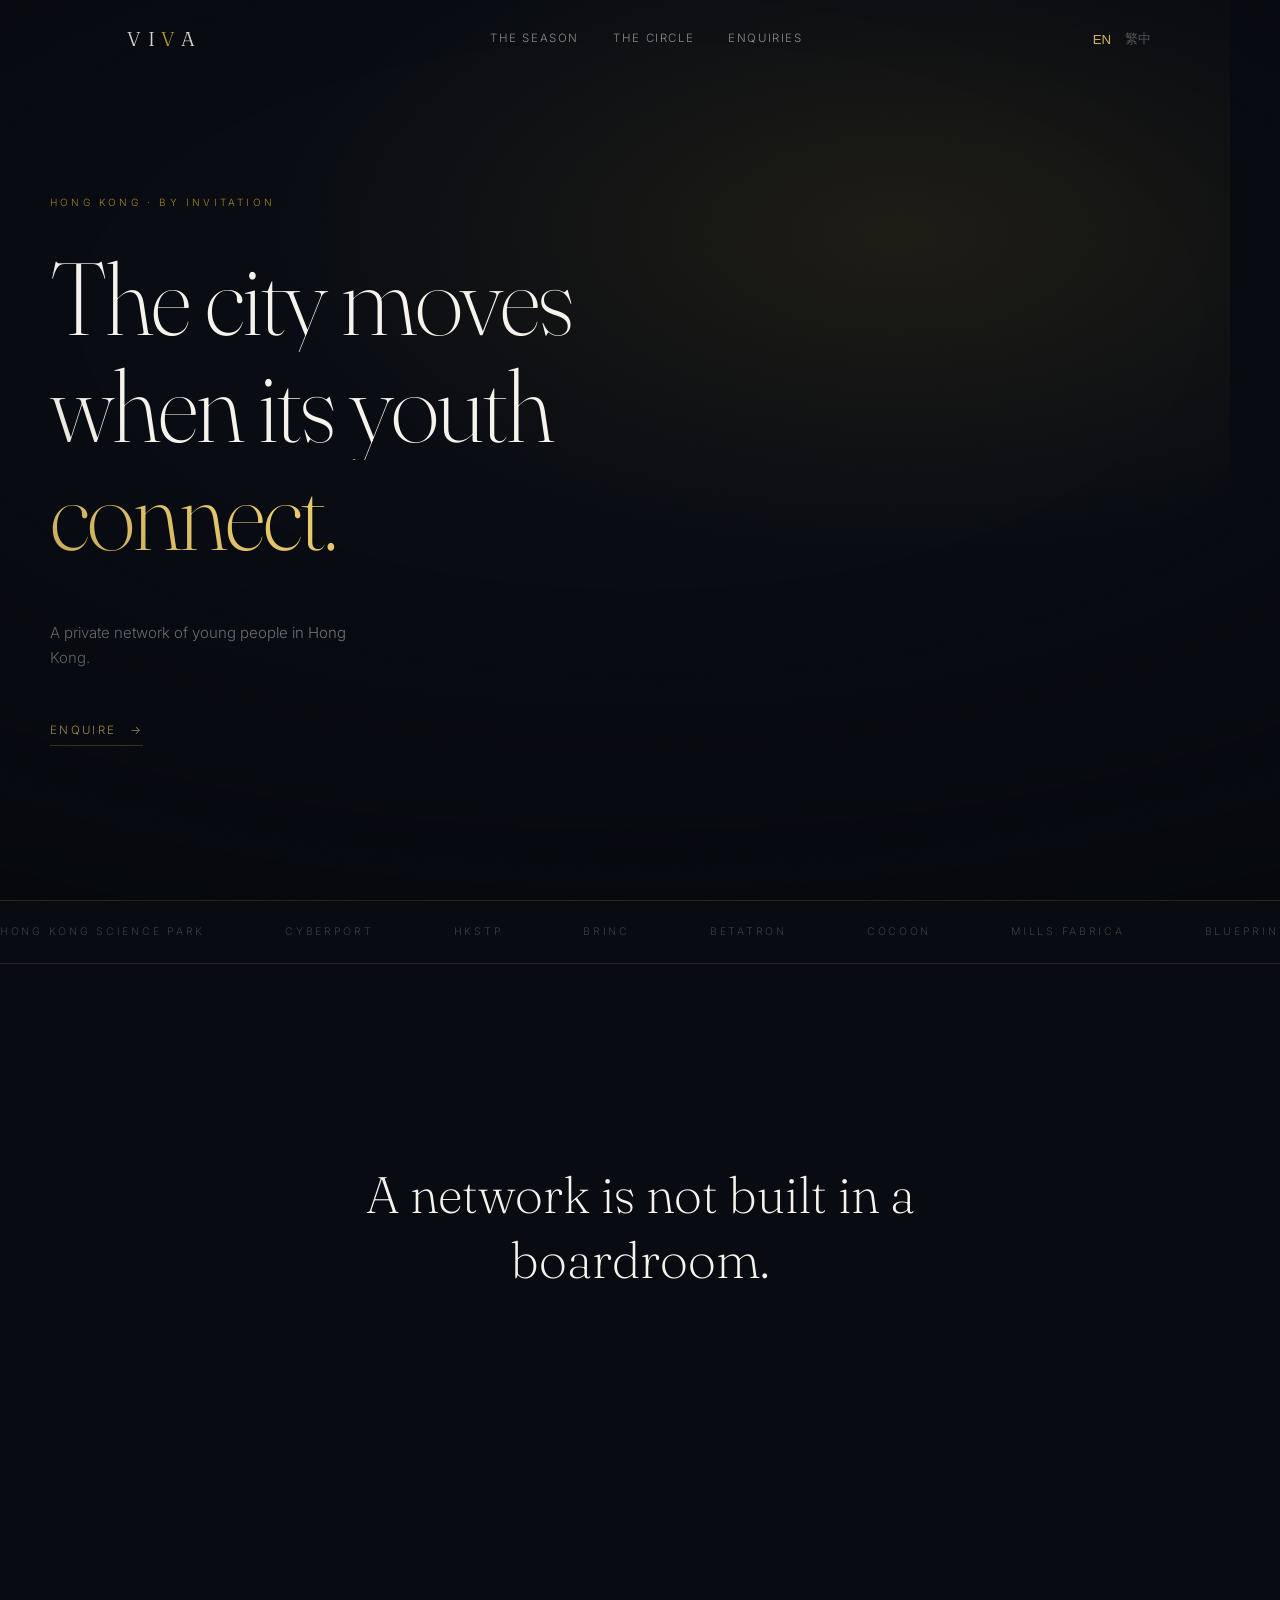
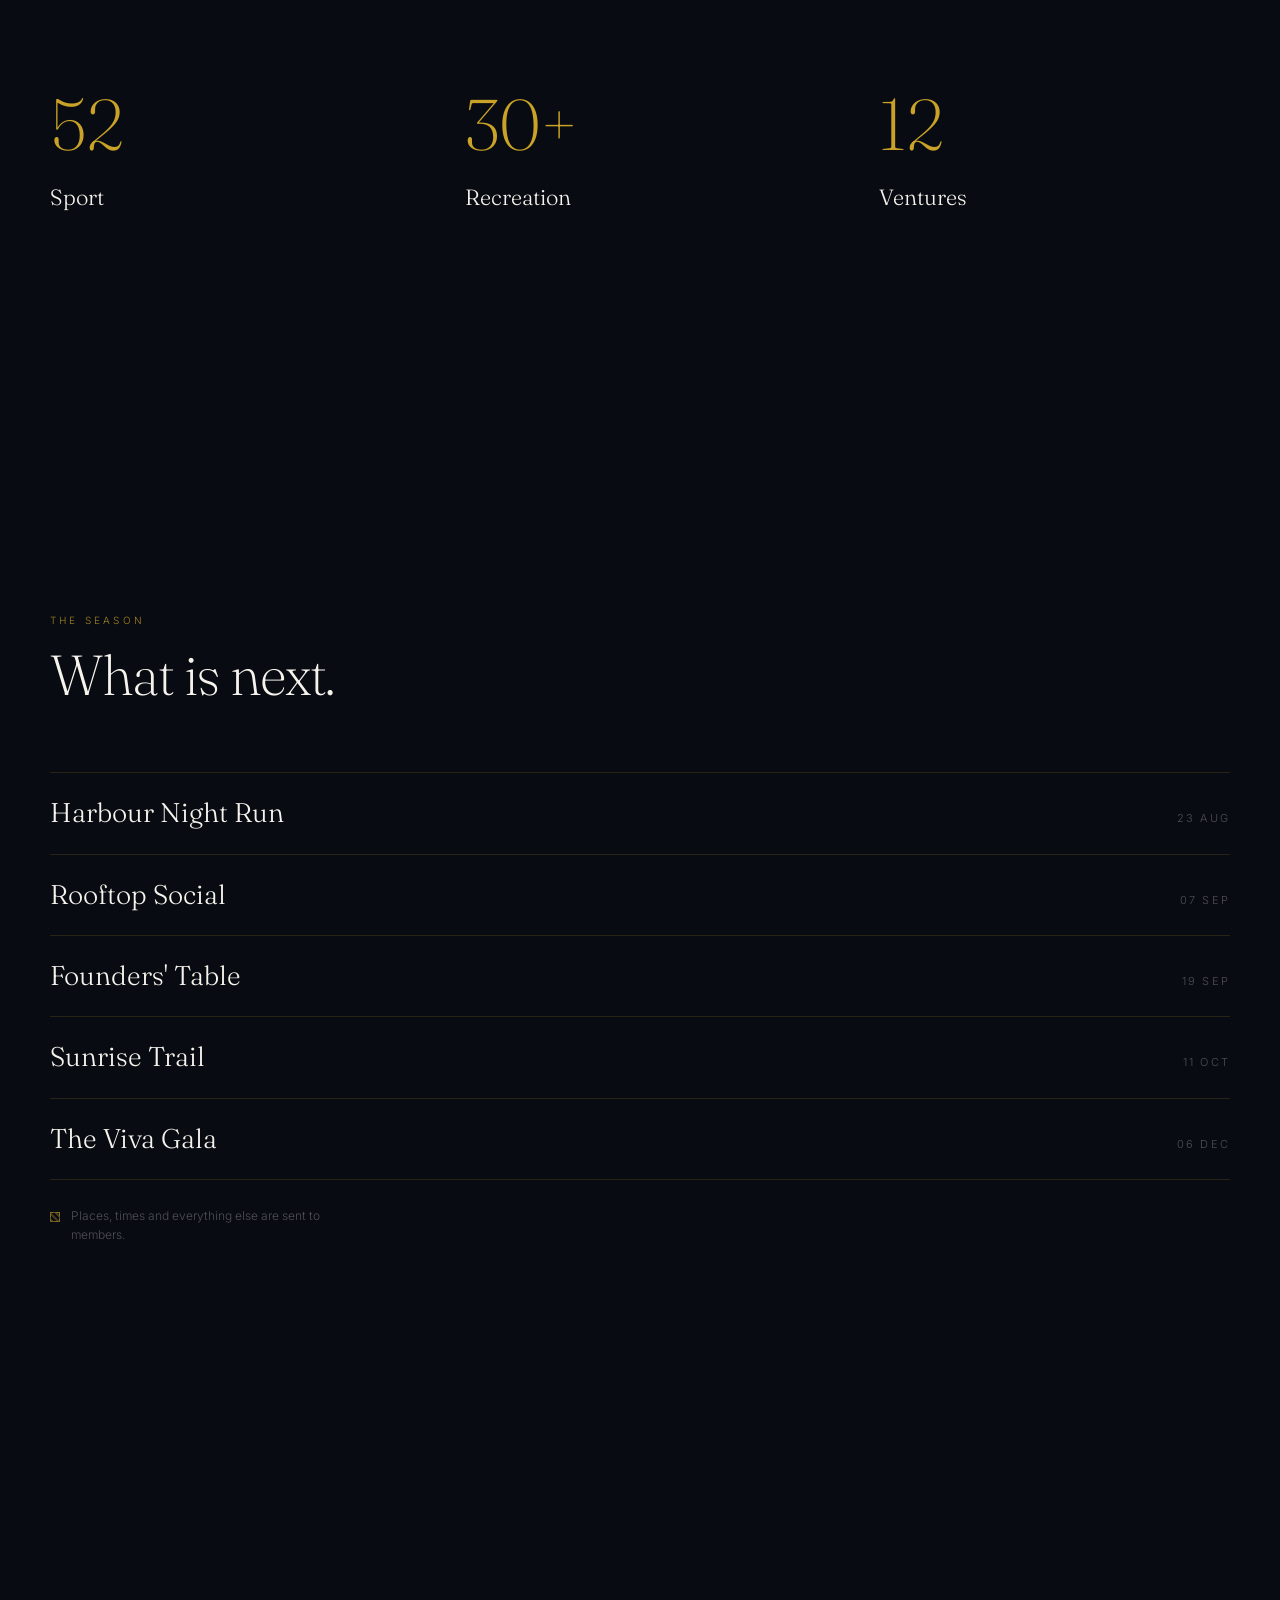
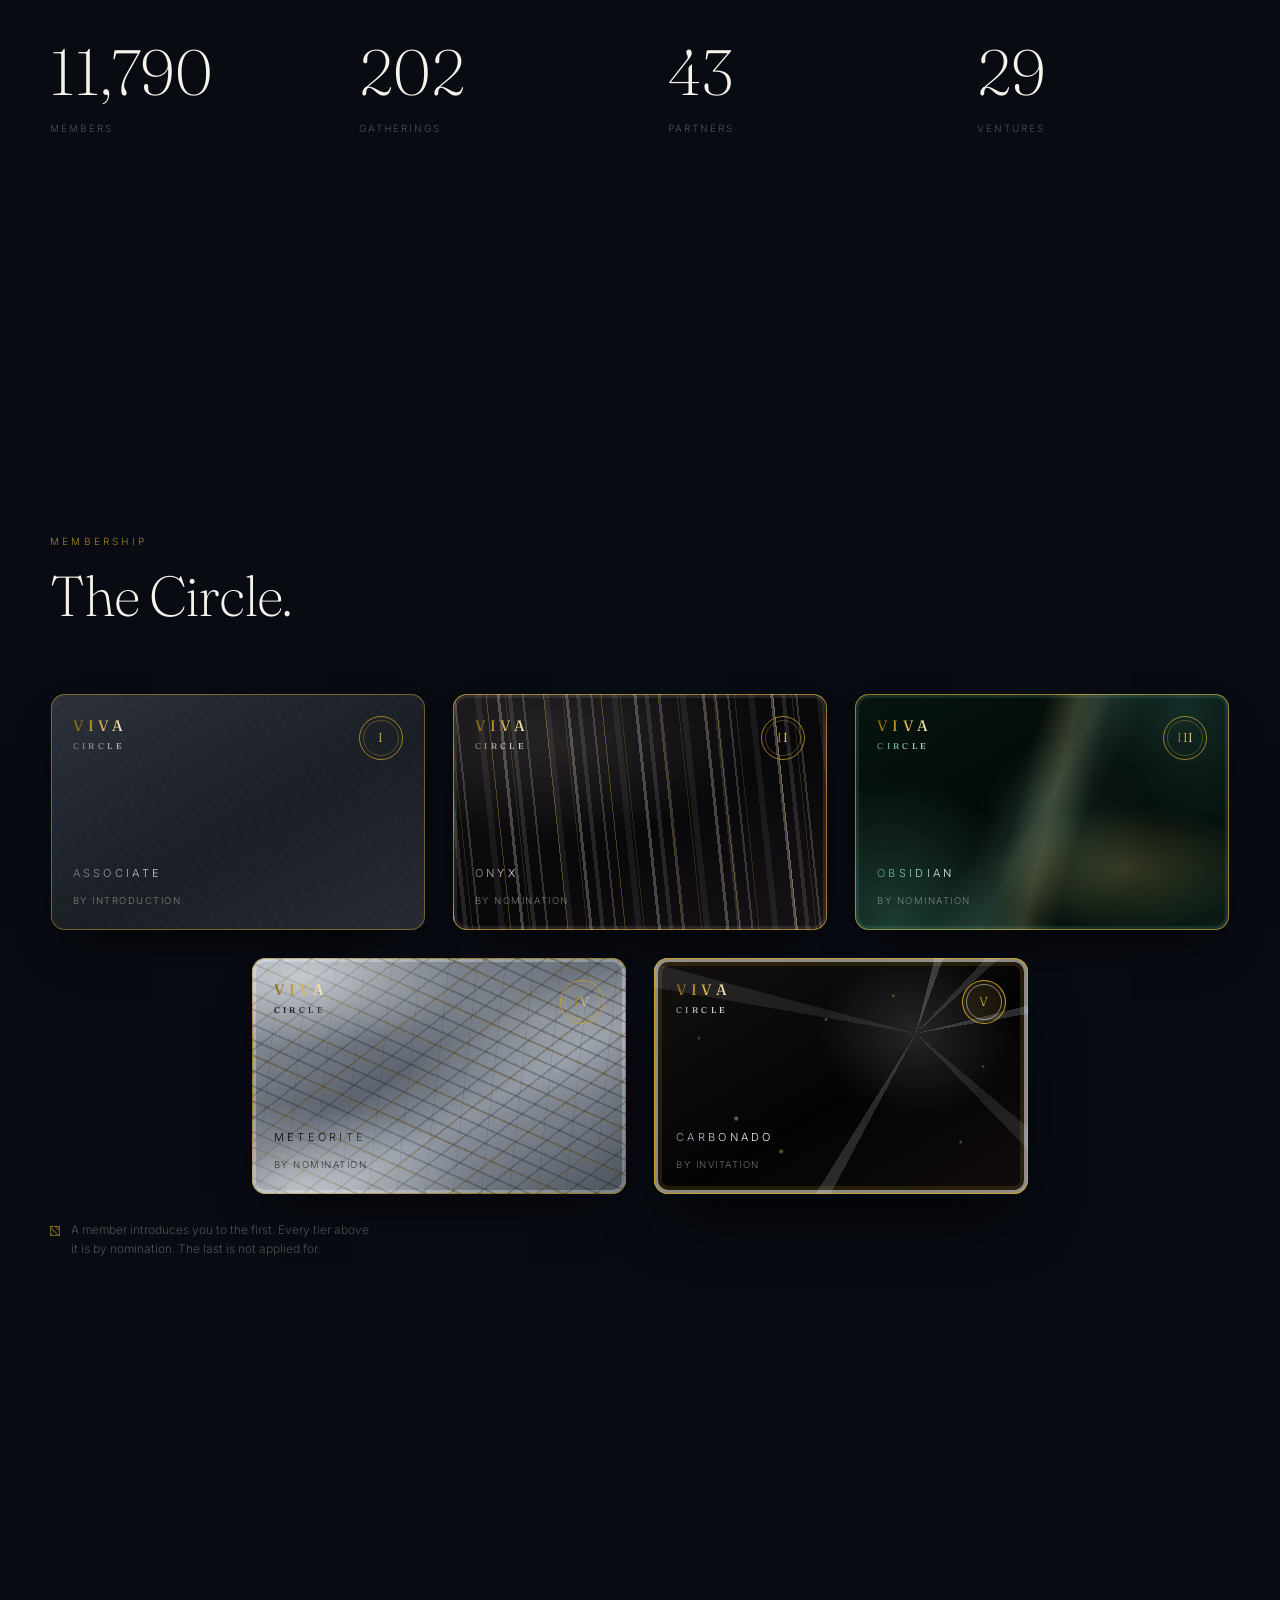
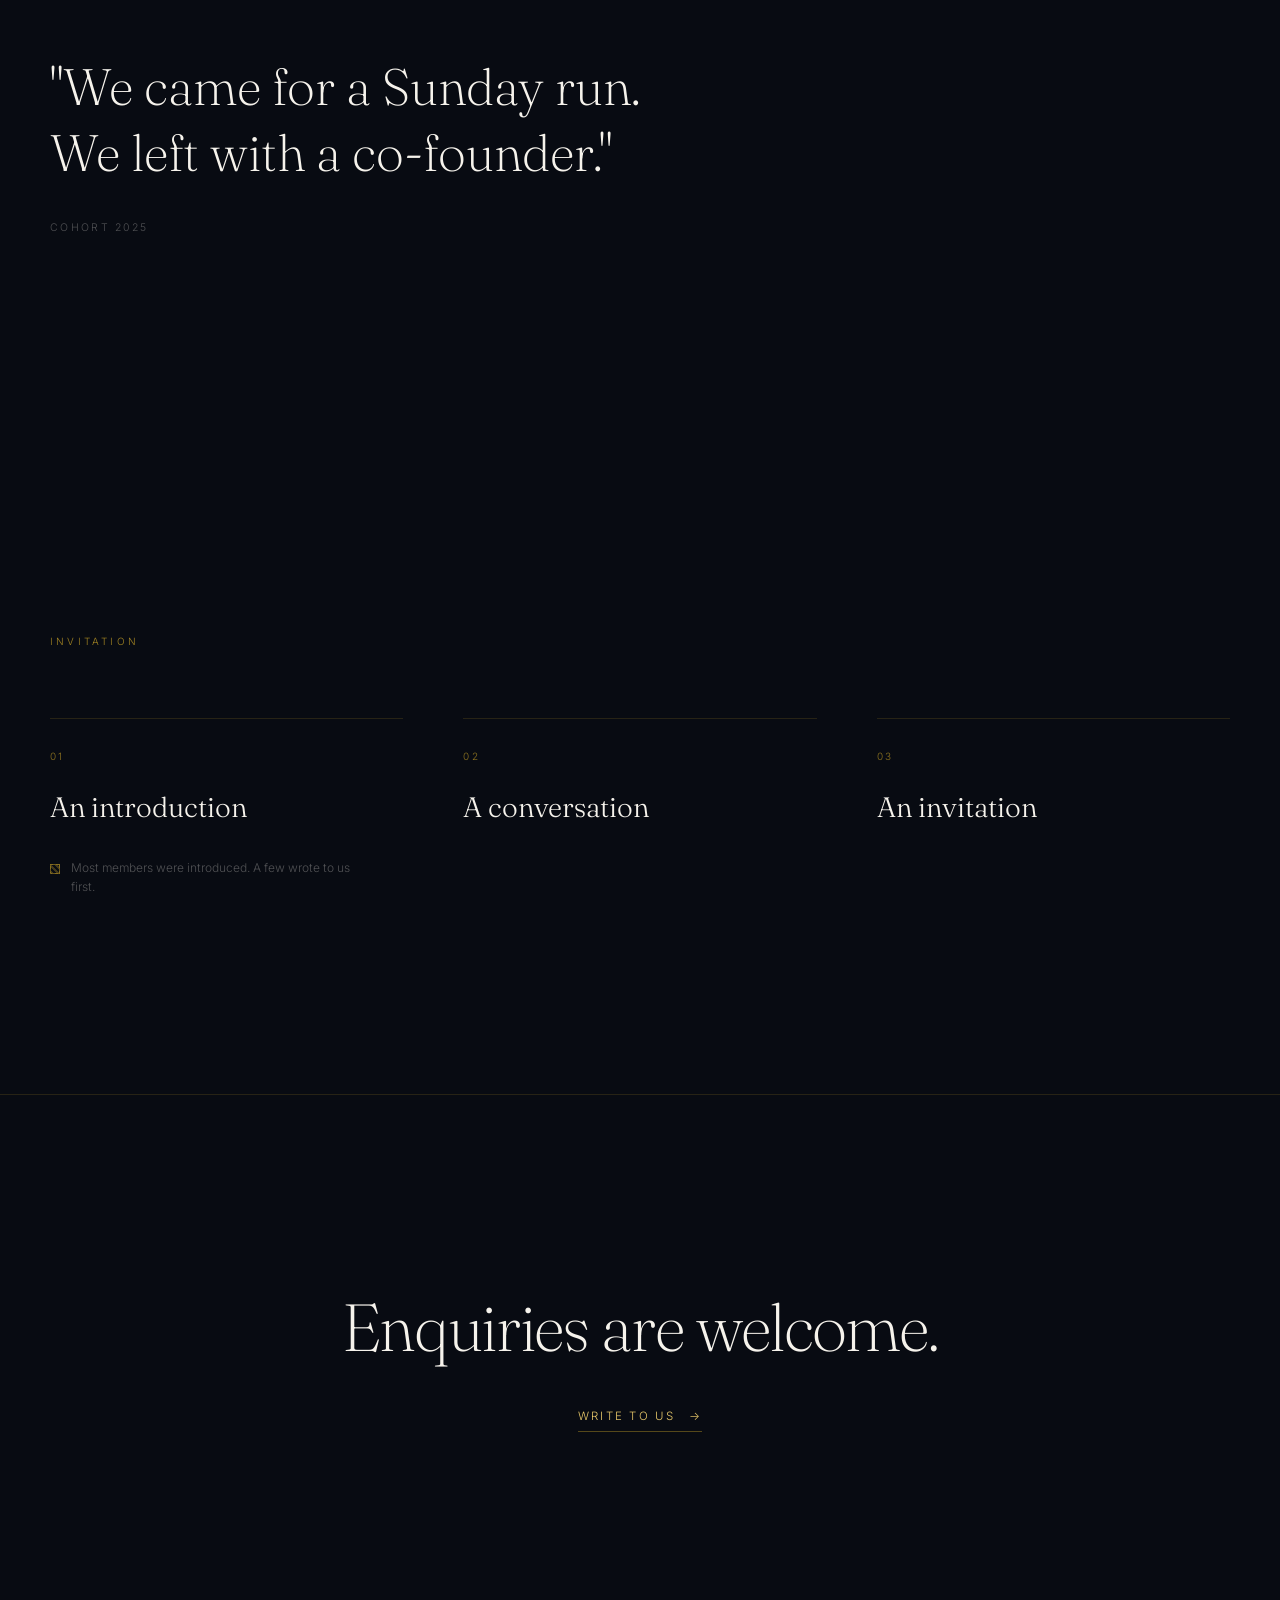
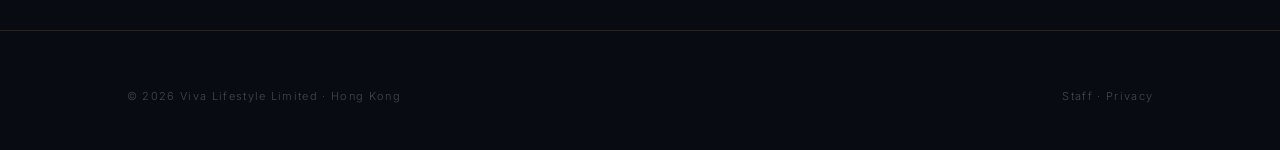
==== index.html @ d824f6eb "Gold as the house metal: wordmark, seal and edge on every card" ====
<!DOCTYPE html>
<html lang="en">
<head>
<meta charset="utf-8">
<meta name="viewport" content="width=device-width, initial-scale=1">
<title>Viva Lifestyle</title>
<meta name="description" content="Viva Lifestyle Limited. Hong Kong. Membership by invitation.">
<meta name="theme-color" content="#0A0E17">
<link rel="preconnect" href="https://fonts.googleapis.com">
<link rel="preconnect" href="https://fonts.gstatic.com" crossorigin>
<link href="https://fonts.googleapis.com/css2?family=Fraunces:opsz,wght@9..144,200;9..144,300;9..144,400&family=Inter:wght@300;400&family=Noto+Sans+TC:wght@300;400&family=Noto+Serif+TC:wght@300;400&display=swap" rel="stylesheet">
<style>
:root{
  --ink:#080B12;
  --gold:#C9A227;
  --champagne:#E8C86A;
  --pearl:#F6F3EC;
  --display:"Fraunces","Noto Serif TC",Georgia,serif;
  --body:"Inter","Noto Sans TC",system-ui,sans-serif;
  --pad:clamp(22px,6vw,96px);
  --gap:clamp(120px,22vh,240px);
  --line:rgba(201,162,39,.16);
}
*{box-sizing:border-box;margin:0;padding:0}
html{scroll-behavior:smooth}
body{background:var(--ink);color:var(--pearl);font-family:var(--body);font-weight:300;
  line-height:1.7;-webkit-font-smoothing:antialiased;overflow-x:hidden}
body.locked{overflow:hidden}
a{color:inherit;text-decoration:none}
::selection{background:var(--gold);color:var(--ink)}
:focus-visible{outline:1px solid var(--champagne);outline-offset:6px}

.wrap{max-width:1180px;margin:0 auto;padding:0 var(--pad)}
.serif{font-family:var(--display);font-weight:200;letter-spacing:-.02em;line-height:1.05}
.eyebrow{font-size:10px;letter-spacing:.32em;text-transform:uppercase;color:rgba(201,162,39,.8)}
.muted{color:rgba(246,243,236,.42)}

/* atmosphere */
body::after{content:"";position:fixed;inset:0;z-index:90;pointer-events:none;
  background:radial-gradient(115% 80% at 50% 35%,transparent 38%,rgba(4,6,10,.68) 100%)}
.grain{position:fixed;inset:0;z-index:91;pointer-events:none;opacity:.45;mix-blend-mode:overlay;
  background-image:url("data:image/svg+xml,%3Csvg xmlns='http://www.w3.org/2000/svg' width='140' height='140'%3E%3Cfilter id='n'%3E%3CfeTurbulence type='fractalNoise' baseFrequency='.85' numOctaves='3'/%3E%3C/filter%3E%3Crect width='140' height='140' filter='url(%23n)' opacity='.2'/%3E%3C/svg%3E")}
#prog{position:fixed;top:0;left:0;height:1px;background:var(--gold);z-index:95;width:0}

/* reveal */
.rv{opacity:0;transform:translateY(20px);transition:opacity 1.6s cubic-bezier(.22,1,.36,1),transform 1.6s cubic-bezier(.22,1,.36,1)}
.rv.on{opacity:1;transform:none}
.ln{display:block;overflow:hidden}
.ln>span{display:block;transform:translateY(105%);transition:transform 1.5s cubic-bezier(.76,0,.24,1)}
.ln.on>span{transform:none}

/* header */
header{position:fixed;inset:0 0 auto;z-index:80;transition:background .5s,border-color .5s;border-bottom:1px solid transparent}
header.stuck{background:rgba(8,11,18,.86);backdrop-filter:blur(16px);border-bottom-color:var(--line)}
.nav{display:flex;align-items:center;justify-content:space-between;height:78px}
.logo{font-family:var(--display);font-size:20px;letter-spacing:.34em;font-weight:300}
.logo b{color:var(--gold);font-weight:300}
.links{display:flex;gap:34px;font-size:11.5px;letter-spacing:.14em;text-transform:uppercase}
.links a{opacity:.55;transition:opacity .4s,color .4s}
.links a:hover{opacity:1;color:var(--champagne)}
.tools{display:flex;gap:16px;align-items:center}
.lang{display:flex;gap:10px;font-size:10px;letter-spacing:.16em}
.lang button{background:none;border:0;color:rgba(246,243,236,.35);cursor:pointer;padding:2px;transition:color .3s}
.lang button.act{color:var(--champagne)}
.burger{display:none;background:none;border:0;cursor:pointer;padding:8px}
.burger span{display:block;width:22px;height:1px;background:var(--pearl);margin:5px 0;transition:transform .4s,opacity .3s}
body.menu .burger span:nth-child(1){transform:translateY(6px) rotate(45deg)}
body.menu .burger span:nth-child(2){opacity:0}
body.menu .burger span:nth-child(3){transform:translateY(-6px) rotate(-45deg)}
.sheet{position:fixed;inset:0;z-index:75;background:var(--ink);display:flex;flex-direction:column;justify-content:center;
  padding:0 var(--pad);clip-path:inset(0 0 100% 0);transition:clip-path .8s cubic-bezier(.76,0,.24,1);pointer-events:none}
body.menu .sheet{clip-path:inset(0 0 0 0);pointer-events:auto}
.sheet a{font-family:var(--display);font-weight:200;font-size:clamp(28px,9vw,50px);padding:12px 0;
  opacity:0;transform:translateY(20px);transition:opacity .7s,transform .7s}
body.menu .sheet a{opacity:1;transform:none}
@media(max-width:820px){.links{display:none}.burger{display:block}}

/* link-button */
.act-link{display:inline-flex;align-items:center;gap:14px;font-size:11.5px;letter-spacing:.2em;
  text-transform:uppercase;color:var(--champagne);padding:6px 0;position:relative}
.act-link::after{content:"";position:absolute;left:0;right:0;bottom:0;height:1px;background:rgba(201,162,39,.4);
  transform:scaleX(1);transform-origin:right;transition:transform .6s cubic-bezier(.76,0,.24,1)}
.act-link:hover::after{transform:scaleX(0)}
.act-link em{font-style:normal;transition:transform .5s}
.act-link:hover em{transform:translateX(5px)}

/* hero */
.hero{min-height:100svh;display:flex;flex-direction:column;justify-content:center;padding:130px 0 90px;position:relative}
.hero::before{content:"";position:absolute;inset:0;z-index:-1;
  background:radial-gradient(90% 60% at 72% 26%,rgba(201,162,39,.11),transparent 60%)}
.hero h1{font-size:clamp(42px,8vw,116px);margin:34px 0 0}
.hero h1 em{font-style:normal;color:var(--champagne)}
.hero .sub{margin-top:clamp(34px,5vw,52px);max-width:34ch;font-size:15px;color:rgba(246,243,236,.5)}
.hero .cta{margin-top:44px}

/* marquee */
.strip{border-top:1px solid var(--line);border-bottom:1px solid var(--line);overflow:hidden;padding:22px 0}
.track{display:flex;gap:80px;width:max-content;animation:roll 56s linear infinite}
.strip:hover .track{animation-play-state:paused}
@keyframes roll{to{transform:translateX(-50%)}}
.track span{font-size:10.5px;letter-spacing:.26em;text-transform:uppercase;color:rgba(246,243,236,.22);white-space:nowrap}

/* generic section */
section.blk{padding:var(--gap) 0}
.label{margin-bottom:clamp(40px,6vw,68px)}
h2.big{font-size:clamp(28px,4.4vw,58px)}

/* triad */
.triad{display:grid;grid-template-columns:repeat(auto-fit,minmax(180px,1fr));gap:clamp(34px,5vw,64px)}
.triad div b{display:block;font-family:var(--display);font-weight:200;font-size:clamp(40px,5.6vw,72px);
  color:var(--gold);line-height:1}
.triad div span{display:block;font-family:var(--display);font-weight:300;font-size:22px;margin-top:18px}

/* bare list */
.list{border-top:1px solid var(--line)}
.list a,.list div.row{display:flex;justify-content:space-between;align-items:baseline;gap:24px;
  padding:24px 0;border-bottom:1px solid var(--line);transition:padding-left .5s,color .4s}
.list a:hover{padding-left:14px;color:var(--champagne)}
.list .n{font-family:var(--display);font-weight:300;font-size:clamp(19px,2.4vw,27px);line-height:1.2}
.list .d{font-size:11px;letter-spacing:.2em;text-transform:uppercase;color:rgba(246,243,236,.3);white-space:nowrap}

/* ---------- foil ---------- */
.foil{color:var(--gold);
  background-image:linear-gradient(100deg,#7A5F0E 0%,#C9A227 14%,#F1DC96 26%,#FFFBE8 34%,
    #EBCD73 44%,#C9A227 58%,#8A6D12 74%,#C9A227 88%,#F1DC96 100%);
  background-size:300% 100%;-webkit-background-clip:text;background-clip:text;
  -webkit-text-fill-color:transparent;animation:sheen 9s linear infinite}
@supports not ((-webkit-background-clip:text) or (background-clip:text)){
  .foil{-webkit-text-fill-color:var(--gold);background-image:none}}
@keyframes sheen{to{background-position:300% 0}}

/* ---------- five cards ----------
   Earlier revisions were five near-black rectangles that read as one card. Each surface
   is now drawn from what the material actually looks like, which gives the set a real
   value range: plain graphite, cream-banded black, green-black glass, light etched iron,
   and a matte charcoal that is the darkest of all. */
.cards{display:flex;flex-wrap:wrap;justify-content:center;gap:clamp(18px,2.2vw,28px)}
.card{position:relative;flex:0 1 calc(33.333% - clamp(12px,1.5vw,19px));min-width:250px;
  aspect-ratio:1.586/1;border-radius:14px;overflow:hidden;color:var(--pearl);
  padding:22px 22px 20px;display:flex;flex-direction:column;justify-content:space-between;
  transition:transform .7s cubic-bezier(.22,1,.36,1)}
.card::before{content:"";position:absolute;inset:0;pointer-events:none}
.card::after{content:"";position:absolute;top:-60%;left:-30%;width:55%;height:220%;pointer-events:none;
  transform:rotate(16deg) translateX(-80%);transition:transform 1.2s cubic-bezier(.22,1,.36,1);
  background:linear-gradient(100deg,transparent,rgba(255,255,255,.16),transparent)}
.card:hover{transform:translateY(-8px)}
.card:hover::after{transform:rotate(16deg) translateX(210%)}

/* I — associate: plain graphite. No pattern at all; the only card without a material. */
.card[data-t="i"]{background:linear-gradient(150deg,#2C313A 0%,#1A1E25 55%,#272C34 100%);
  box-shadow:0 24px 50px -24px rgba(0,0,0,.9),0 0 0 1px rgba(201,162,39,.5) inset}
.card[data-t="i"]::before{opacity:.4;background-image:
  repeating-linear-gradient(58deg,rgba(246,243,236,.05) 0 1px,transparent 1px 9px)}

/* II — onyx: black chalcedony, cream banding */
.card[data-t="ii"]{background:linear-gradient(150deg,#131114 0%,#08070A 55%,#171418 100%);
  box-shadow:0 24px 50px -24px rgba(0,0,0,.94),0 0 0 1px rgba(201,162,39,.72) inset,
             0 0 0 4px rgba(238,231,218,.1) inset}
.card[data-t="ii"]::before{opacity:1;background-image:
  repeating-linear-gradient(84deg,
    rgba(240,233,220,.26) 0 3px, transparent 3px 11px,
    rgba(240,233,220,.12) 11px 15px, transparent 15px 25px,
    rgba(240,233,220,.19) 25px 27px, transparent 27px 46px,
    rgba(240,233,220,.07) 46px 52px, transparent 52px 68px),
  repeating-linear-gradient(84deg,
    rgba(226,183,64,.3) 0 1px, transparent 1px 19px,
    rgba(226,183,64,.16) 19px 20px, transparent 20px 57px),
  radial-gradient(80% 60% at 28% 20%,rgba(240,233,220,.1),transparent 68%)}
.card[data-t="ii"]::after{background:linear-gradient(100deg,transparent,rgba(244,238,226,.2),transparent)}

/* III — obsidian: volcanic glass, green-black with a wet sheen */
.card[data-t="iii"]{background:linear-gradient(150deg,#07150F 0%,#020806 52%,#0A1D16 100%);
  box-shadow:0 24px 50px -24px rgba(0,0,0,.94),0 0 0 1px rgba(201,162,39,.72) inset,
             0 0 0 4px rgba(126,222,186,.12) inset}
.card[data-t="iii"]::before{opacity:1;background-image:
  radial-gradient(62% 100% at 10% 98%,rgba(112,226,182,.24),transparent 62%),
  radial-gradient(48% 78% at 88% 6%,rgba(96,206,190,.18),transparent 64%),
  radial-gradient(34% 56% at 56% 58%,rgba(150,240,206,.1),transparent 70%),
  linear-gradient(118deg,transparent 40%,rgba(190,250,224,.12) 50%,transparent 60%),
  radial-gradient(54% 40% at 72% 74%,rgba(232,200,106,.2),transparent 66%),
  linear-gradient(104deg,transparent 44%,rgba(240,214,130,.16) 52%,transparent 60%)}
.card[data-t="iii"]::after{background:linear-gradient(100deg,transparent,rgba(180,248,220,.18),transparent)}

/* IV — meteorite: etched iron is light, not black. Widmanstätten lattice, dark markings. */
.card[data-t="iv"]{color:#12141A;
  background:linear-gradient(150deg,#9AA1AB 0%,#5D646E 44%,#8E959F 62%,#4B525B 100%);
  box-shadow:0 24px 50px -24px rgba(0,0,0,.9),0 0 0 1px rgba(158,124,20,.85) inset,
             0 0 0 4px rgba(255,255,255,.28) inset}
.card[data-t="iv"]::before{opacity:1;background-image:
  /* light pools under the wordmark and the tier line so the etched marks stay readable */
  radial-gradient(58% 42% at 14% 8%,rgba(255,255,255,.5),transparent 72%),
  radial-gradient(64% 46% at 12% 96%,rgba(255,255,255,.46),transparent 74%),
  repeating-linear-gradient(24deg,rgba(16,18,24,.24) 0 2px,transparent 2px 14px),
  repeating-linear-gradient(-38deg,rgba(16,18,24,.19) 0 2px,transparent 2px 18px),
  repeating-linear-gradient(96deg,rgba(16,18,24,.1) 0 1px,transparent 1px 28px),
  repeating-linear-gradient(24deg,rgba(186,146,32,.4) 0 1px,transparent 1px 42px),
  repeating-linear-gradient(-38deg,rgba(186,146,32,.3) 0 1px,transparent 1px 54px),
  radial-gradient(70% 54% at 76% 26%,rgba(255,255,255,.24),transparent 66%)}
.card[data-t="iv"]::after{background:linear-gradient(100deg,transparent,rgba(255,255,255,.3),transparent)}

/* V — carbonado: matte, porous, the darkest of the five. Crystalline speckle, white edge. */
.card[data-t="v"]{background:linear-gradient(150deg,#141010 0%,#040303 55%,#100C0B 100%);
  box-shadow:0 34px 68px -22px rgba(0,0,0,1),0 0 0 1px rgba(201,162,39,.9) inset,
             0 0 0 4px rgba(244,248,255,.5) inset,0 0 0 8px rgba(201,162,39,.14) inset}
.card[data-t="v"]::before{opacity:1;background-image:
  conic-gradient(from 14deg at 70% 32%,
    rgba(236,244,255,.2) 0deg 6deg,transparent 6deg 29deg,
    rgba(236,244,255,.13) 29deg 34deg,transparent 34deg 62deg,
    rgba(236,244,255,.17) 62deg 66deg,transparent 66deg 116deg,
    rgba(236,244,255,.1) 116deg 122deg,transparent 122deg 194deg,
    rgba(236,244,255,.15) 194deg 198deg,transparent 198deg 266deg,
    rgba(236,244,255,.09) 266deg 271deg,transparent 271deg 360deg),
  radial-gradient(3px 3px at 22% 68%,rgba(255,255,255,.5),transparent),
  radial-gradient(2px 2px at 46% 26%,rgba(255,255,255,.42),transparent),
  radial-gradient(2px 2px at 82% 78%,rgba(255,255,255,.38),transparent),
  radial-gradient(2px 2px at 12% 34%,rgba(255,255,255,.3),transparent),
  radial-gradient(3px 3px at 34% 82%,rgba(232,200,106,.55),transparent),
  radial-gradient(2px 2px at 64% 16%,rgba(232,200,106,.45),transparent),
  radial-gradient(2px 2px at 88% 46%,rgba(232,200,106,.4),transparent),
  radial-gradient(36% 48% at 70% 32%,rgba(236,246,255,.14),transparent 72%)}
.card[data-t="v"]::after{background:linear-gradient(100deg,transparent,rgba(240,248,255,.24),transparent)}

/* card furniture */
.cwm{position:relative;z-index:2;font-family:var(--display);font-weight:400;font-size:15px;
  letter-spacing:.28em;line-height:1.35}
.cwm small{display:block;font-size:8.5px;letter-spacing:.4em;font-weight:400;margin-top:5px}
.cseal{width:44px;height:44px;border-radius:50%;flex:none;display:flex;align-items:center;
  justify-content:center;position:relative;z-index:2;border:1px solid rgba(201,162,39,.75)}
.cseal::before{content:"";position:absolute;inset:3px;border-radius:50%;border:1px solid rgba(201,162,39,.35)}
.cseal i{font-style:normal;font-family:var(--display);font-size:13px;letter-spacing:.06em;line-height:1}
.card[data-t="v"] .cseal{border-color:rgba(201,162,39,.95);background-color:rgba(201,162,39,.1)}
.card[data-t="v"] .cseal::before{border-color:rgba(244,248,255,.5)}
.chd{display:flex;justify-content:space-between;align-items:flex-start}
.cft{position:relative;z-index:2}
.cft .t{font-size:11px;letter-spacing:.3em;text-transform:uppercase}
.cft .s{display:block;font-size:9.5px;letter-spacing:.16em;text-transform:uppercase;margin-top:8px;
  color:rgba(246,243,236,.45)}
.card[data-t="iv"] .cft .s{color:rgba(10,12,16,.72)}

/* marking metal per stone */
.foil.pew{background-image:linear-gradient(100deg,#6F7885 0%,#9EA8B6 16%,#D2DBE6 32%,#818B99 48%,
  #B0BAC7 64%,#6D7683 82%,#A3ADBA 100%)}
.foil.prl{background-image:linear-gradient(100deg,#8D8778 0%,#C8C1B2 16%,#FBF6EC 32%,#E0D9CA 46%,
  #A29B8C 62%,#F6F1E6 80%,#BAB3A4 100%)}
.foil.gls{background-image:linear-gradient(100deg,#4E9C82 0%,#8FD8BE 16%,#E6FFF4 32%,#B6ECD8 46%,
  #5FAE93 62%,#DDFBEE 80%,#8AD2B8 100%)}
.foil.met{background-image:linear-gradient(100deg,#020304 0%,#0E1116 18%,#2A3039 32%,#050709 48%,
  #1C2128 64%,#010203 82%,#161B22 100%)}
.foil.car{background-image:linear-gradient(100deg,#8FA0B4 0%,#CFDCEC 15%,#FFFFFF 30%,#EAF2FC 42%,
  #A9B8CC 58%,#FFFFFF 76%,#C4D2E4 100%)}

/* withheld */
.wh{display:flex;align-items:flex-start;gap:11px;font-size:12px;line-height:1.6;
  color:rgba(246,243,236,.3);margin-top:26px;max-width:46ch}
.wh::before{content:"";flex:none;width:8px;height:8px;margin-top:6px;
  border:1px solid rgba(201,162,39,.5);
  background:repeating-linear-gradient(45deg,rgba(201,162,39,.3) 0 2px,transparent 2px 4px)}

/* numbers */
.nums{display:grid;grid-template-columns:repeat(auto-fit,minmax(140px,1fr));gap:clamp(34px,5vw,56px)}
.nums div b{display:block;font-family:var(--display);font-weight:200;font-size:clamp(36px,5vw,64px);
  line-height:1;font-variant-numeric:tabular-nums}
.nums div small{display:block;font-size:10px;letter-spacing:.2em;text-transform:uppercase;
  color:rgba(246,243,236,.3);margin-top:16px}

/* quote */
.quote{font-family:var(--display);font-weight:200;font-size:clamp(24px,4vw,52px);line-height:1.28;max-width:20ch}
.attr{margin-top:34px;font-size:10.5px;letter-spacing:.22em;text-transform:uppercase;color:rgba(246,243,236,.3)}

/* three words */
.words{display:grid;grid-template-columns:repeat(auto-fit,minmax(180px,1fr));gap:clamp(30px,5vw,60px)}
.words div{border-top:1px solid var(--line);padding-top:22px}
.words div i{font-style:normal;font-size:10px;letter-spacing:.24em;color:rgba(201,162,39,.7)}
.words div span{display:block;font-family:var(--display);font-weight:300;font-size:clamp(20px,2.6vw,28px);margin-top:16px}

/* closing */
.close{text-align:center;padding:var(--gap) 0;border-top:1px solid var(--line)}
.close h2{font-size:clamp(28px,5.2vw,68px);margin-bottom:38px}

/* footer */
footer{padding:56px 0 44px;border-top:1px solid var(--line)}
.fin{display:flex;flex-wrap:wrap;gap:18px;justify-content:space-between;font-size:11px;
  letter-spacing:.12em;color:rgba(246,243,236,.26)}
.fin a:hover{color:var(--champagne)}

@media(prefers-reduced-motion:reduce){
  *{animation:none!important;transition-duration:.01ms!important}
  .rv,.ln>span{opacity:1;transform:none}
}
</style>
</head>
<body>

<div id="prog"></div>
<div class="grain"></div>

<header id="hd">
  <div class="wrap nav">
    <a href="#" class="logo">VI<b>V</b>A</a>
    <nav class="links">
      <a href="#season" data-en="The season" data-zh="本季">The season</a>
      <a href="#circle" data-en="The Circle" data-zh="會員網絡">The Circle</a>
      <a href="enquiry.html" data-en="Enquiries" data-zh="查詢">Enquiries</a>
    </nav>
    <div class="tools">
      <div class="lang">
        <button class="act" data-lang="en">EN</button>
        <button data-lang="zh">繁中</button>
      </div>
      <button class="burger" id="bg" aria-label="Menu"><span></span><span></span><span></span></button>
    </div>
  </div>
</header>

<div class="sheet" id="sheet">
  <a href="#season" data-en="The season" data-zh="本季">The season</a>
  <a href="#circle" data-en="The Circle" data-zh="會員網絡">The Circle</a>
  <a href="enquiry.html" data-en="Enquiries" data-zh="查詢">Enquiries</a>
</div>

<!-- ---------- hero ---------- -->
<section class="hero wrap">
  <p class="eyebrow rv" data-en="Hong Kong · By invitation" data-zh="香港 · 憑邀請入會">Hong Kong · By invitation</p>
  <h1 class="serif">
    <span class="ln"><span>The city moves</span></span>
    <span class="ln"><span>when its youth</span></span>
    <span class="ln"><span><em>connect.</em></span></span>
  </h1>
  <p class="sub rv" data-en="A private network of young people in Hong Kong." data-zh="香港一個以青年為本的私人網絡。">A private network of young people in Hong Kong.</p>
  <div class="cta rv">
    <a class="act-link" href="enquiry.html"><span data-en="Enquire" data-zh="提交查詢">Enquire</span><em>→</em></a>
  </div>
</section>

<div class="strip"><div class="track" id="tk"></div></div>

<!-- ---------- manifesto ---------- -->
<section class="blk wrap">
  <p class="quote rv" style="margin:0 auto;text-align:center;max-width:22ch">A network is not built in a boardroom.</p>
</section>

<!-- ---------- triad ---------- -->
<section class="blk wrap">
  <div class="triad">
    <div class="rv"><b>52</b><span data-en="Sport" data-zh="運動">Sport</span></div>
    <div class="rv"><b>30+</b><span data-en="Recreation" data-zh="康樂">Recreation</span></div>
    <div class="rv"><b>12</b><span data-en="Ventures" data-zh="創業">Ventures</span></div>
  </div>
</section>

<!-- ---------- season ---------- -->
<section class="blk wrap" id="season">
  <div class="label rv">
    <p class="eyebrow" data-en="The season" data-zh="本季">The season</p>
    <h2 class="serif big" style="margin-top:16px" data-en="What is next." data-zh="接下來。">What is next.</h2>
  </div>
  <div class="list rv">
    <div class="row"><span class="n">Harbour Night Run</span><span class="d">23 Aug</span></div>
    <div class="row"><span class="n">Rooftop Social</span><span class="d">07 Sep</span></div>
    <div class="row"><span class="n">Founders' Table</span><span class="d">19 Sep</span></div>
    <div class="row"><span class="n">Sunrise Trail</span><span class="d">11 Oct</span></div>
    <div class="row"><span class="n">The Viva Gala</span><span class="d">06 Dec</span></div>
  </div>
  <p class="wh rv" data-en="Places, times and everything else are sent to members." data-zh="地點、時間及其餘細節，均只發予會員。">Places, times and everything else are sent to members.</p>
</section>

<!-- ---------- numbers ---------- -->
<section class="blk wrap">
  <div class="nums">
    <div class="rv"><b data-count="12480">0</b><small data-en="Members" data-zh="會員">Members</small></div>
    <div class="rv"><b data-count="214">0</b><small data-en="Gatherings" data-zh="聚會">Gatherings</small></div>
    <div class="rv"><b data-count="46">0</b><small data-en="Partners" data-zh="夥伴">Partners</small></div>
    <div class="rv"><b data-count="31">0</b><small data-en="Ventures" data-zh="初創">Ventures</small></div>
  </div>
</section>

<!-- ---------- circle ---------- -->
<section class="blk wrap" id="circle">
  <div class="label rv">
    <p class="eyebrow" data-en="Membership" data-zh="會籍">Membership</p>
    <h2 class="serif big" style="margin-top:16px" data-en="The Circle." data-zh="The Circle。">The Circle.</h2>
  </div>
  <div class="cards">
    <div class="card rv" data-t="i">
      <div class="chd">
        <span class="cwm"><span class="foil">VIVA</span><small class="foil pew">CIRCLE</small></span>
        <span class="cseal"><i class="foil">I</i></span>
      </div>
      <div class="cft">
        <span class="t foil pew" data-en="Associate" data-zh="準會員">Associate</span>
        <span class="s" data-en="By introduction" data-zh="憑會員引薦">By introduction</span>
      </div>
    </div>
    <div class="card rv" data-t="ii">
      <div class="chd">
        <span class="cwm"><span class="foil">VIVA</span><small class="foil prl">CIRCLE</small></span>
        <span class="cseal"><i class="foil">II</i></span>
      </div>
      <div class="cft">
        <span class="t foil prl" data-en="Onyx" data-zh="黑玉">Onyx</span>
        <span class="s" data-en="By nomination" data-zh="由提名產生">By nomination</span>
      </div>
    </div>
    <div class="card rv" data-t="iii">
      <div class="chd">
        <span class="cwm"><span class="foil">VIVA</span><small class="foil gls">CIRCLE</small></span>
        <span class="cseal"><i class="foil">III</i></span>
      </div>
      <div class="cft">
        <span class="t foil gls" data-en="Obsidian" data-zh="黑曜">Obsidian</span>
        <span class="s" data-en="By nomination" data-zh="由提名產生">By nomination</span>
      </div>
    </div>
    <div class="card rv" data-t="iv">
      <div class="chd">
        <span class="cwm"><span class="foil">VIVA</span><small class="foil met">CIRCLE</small></span>
        <span class="cseal"><i class="foil">IV</i></span>
      </div>
      <div class="cft">
        <span class="t foil met" data-en="Meteorite" data-zh="隕鐵">Meteorite</span>
        <span class="s" data-en="By nomination" data-zh="由提名產生">By nomination</span>
      </div>
    </div>
    <div class="card rv" data-t="v">
      <div class="chd">
        <span class="cwm"><span class="foil">VIVA</span><small class="foil car">CIRCLE</small></span>
        <span class="cseal"><i class="foil">V</i></span>
      </div>
      <div class="cft">
        <span class="t foil car" data-en="Carbonado" data-zh="黑金剛石">Carbonado</span>
        <span class="s" data-en="By invitation" data-zh="憑邀請">By invitation</span>
      </div>
    </div>
  </div>
  <p class="wh rv" data-en="A member introduces you to the first. Every tier above it is by nomination. The last is not applied for." data-zh="第一級由會員引薦。其上各級均由提名產生。最後一級不接受申請。">A member introduces you to the first. Every tier above it is by nomination. The last is not applied for.</p>
</section>

<!-- ---------- quote ---------- -->
<section class="blk wrap">
  <blockquote class="quote rv">"We came for a Sunday run. We left with a co-founder."</blockquote>
  <p class="attr rv">Cohort 2025</p>
</section>

<!-- ---------- invitation ---------- -->
<section class="blk wrap">
  <div class="label rv">
    <p class="eyebrow" data-en="Invitation" data-zh="入會邀請">Invitation</p>
  </div>
  <div class="words">
    <div class="rv"><i>01</i><span data-en="An introduction" data-zh="引薦">An introduction</span></div>
    <div class="rv"><i>02</i><span data-en="A conversation" data-zh="一次交談">A conversation</span></div>
    <div class="rv"><i>03</i><span data-en="An invitation" data-zh="一封邀請">An invitation</span></div>
  </div>
  <p class="wh rv" data-en="Most members were introduced. A few wrote to us first." data-zh="多數會員由人引薦，少數則先來信。">Most members were introduced. A few wrote to us first.</p>
</section>

<!-- ---------- closing ---------- -->
<section class="close">
  <div class="wrap">
    <h2 class="serif rv" data-en="Enquiries are welcome." data-zh="歡迎提交查詢。">Enquiries are welcome.</h2>
    <div class="rv"><a class="act-link" href="enquiry.html"><span data-en="Write to us" data-zh="來函查詢">Write to us</span><em>→</em></a></div>
  </div>
</section>

<footer>
  <div class="wrap fin">
    <span>© 2026 Viva Lifestyle Limited · Hong Kong</span>
    <span><a href="admin.html" data-en="Staff" data-zh="職員">Staff</a> · <span data-en="Privacy" data-zh="私隱">Privacy</span></span>
  </div>
</footer>

<script>
(function(){
  var reduce = matchMedia('(prefers-reduced-motion: reduce)').matches;

  var names=['Hong Kong Science Park','Cyberport','HKSTP','Brinc','Betatron','Cocoon','Mills Fabrica','Blueprint','Runway HK'];
  var tk=document.getElementById('tk');
  for(var r=0;r<2;r++) names.forEach(function(n){var s=document.createElement('span');s.textContent=n;tk.appendChild(s);});

  var hd=document.getElementById('hd'),prog=document.getElementById('prog');
  function onScroll(){
    var y=scrollY;
    hd.classList.toggle('stuck',y>50);
    var h=document.documentElement.scrollHeight-innerHeight;
    prog.style.width=(h>0?(y/h)*100:0)+'%';
  }
  addEventListener('scroll',onScroll,{passive:true});onScroll();

  function count(el){
    var t=+el.dataset.count,t0=null;
    if(reduce){el.textContent=t.toLocaleString();return;}
    requestAnimationFrame(function s(ts){
      if(!t0)t0=ts;
      var p=Math.min((ts-t0)/2200,1),e=1-Math.pow(1-p,4);
      el.textContent=Math.round(t*e).toLocaleString();
      if(p<1)requestAnimationFrame(s);
    });
  }

  var io=new IntersectionObserver(function(es){
    es.forEach(function(e){
      if(!e.isIntersecting)return;
      e.target.classList.add('on');
      io.unobserve(e.target);
      var n=e.target.querySelector('[data-count]');
      if(n)count(n);
    });
  },{threshold:.2,rootMargin:'0px 0px -5% 0px'});
  document.querySelectorAll('.rv,.ln').forEach(function(el,i){
    el.style.transitionDelay=(i%3)*0.12+'s';
    io.observe(el);
  });

  var bg=document.getElementById('bg'),sheet=document.getElementById('sheet');
  bg.addEventListener('click',function(){
    document.body.classList.toggle('menu');
    document.body.classList.toggle('locked');
    sheet.querySelectorAll('a').forEach(function(a,i){a.style.transitionDelay=(i*.08+.15)+'s'});
  });
  sheet.querySelectorAll('a').forEach(function(a){a.addEventListener('click',function(){
    document.body.classList.remove('menu','locked');});});

  document.querySelectorAll('.lang button').forEach(function(b){
    b.addEventListener('click',function(){
      var l=b.dataset.lang;
      document.querySelectorAll('.lang button').forEach(function(o){o.classList.toggle('act',o===b)});
      document.documentElement.lang = l==='zh' ? 'zh-Hant' : 'en';
      document.querySelectorAll('[data-'+l+']').forEach(function(el){
        el.textContent = el.getAttribute('data-'+l);
      });
    });
  });
})();
</script>
</body>
</html>
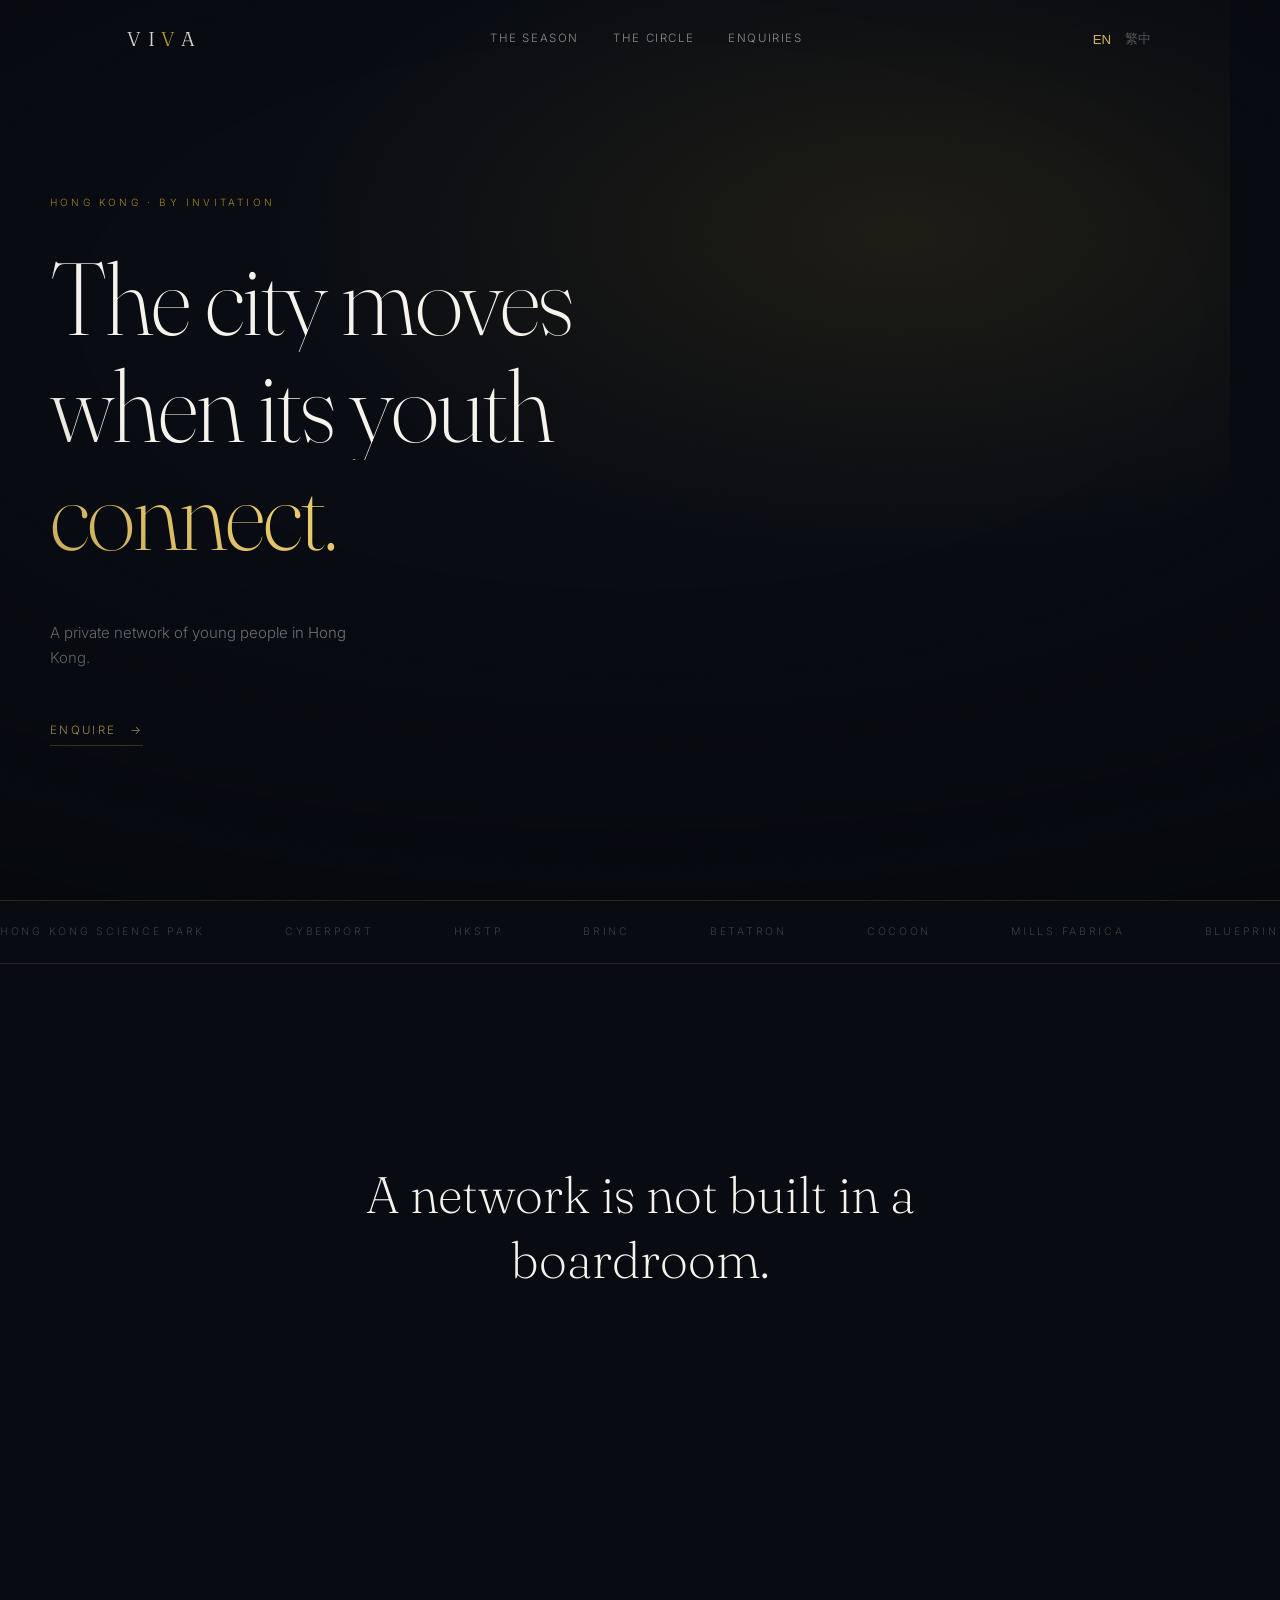
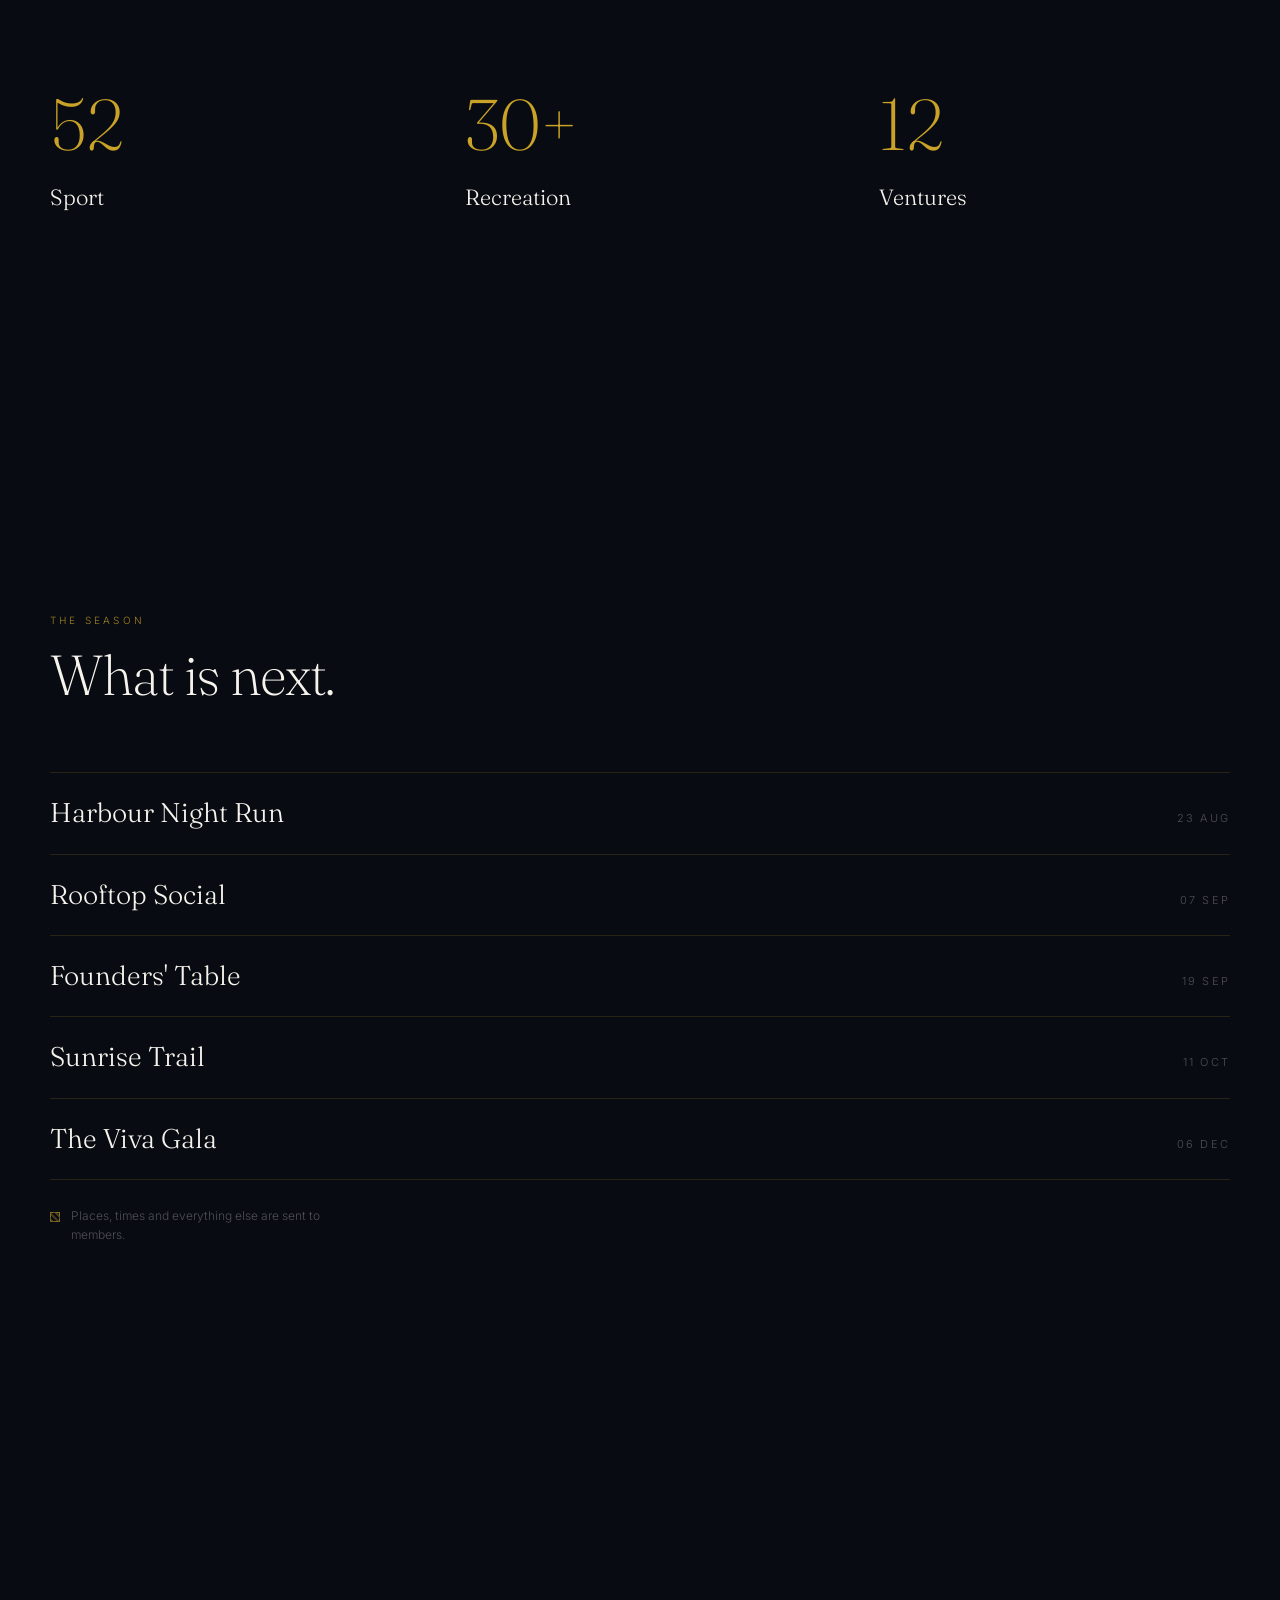
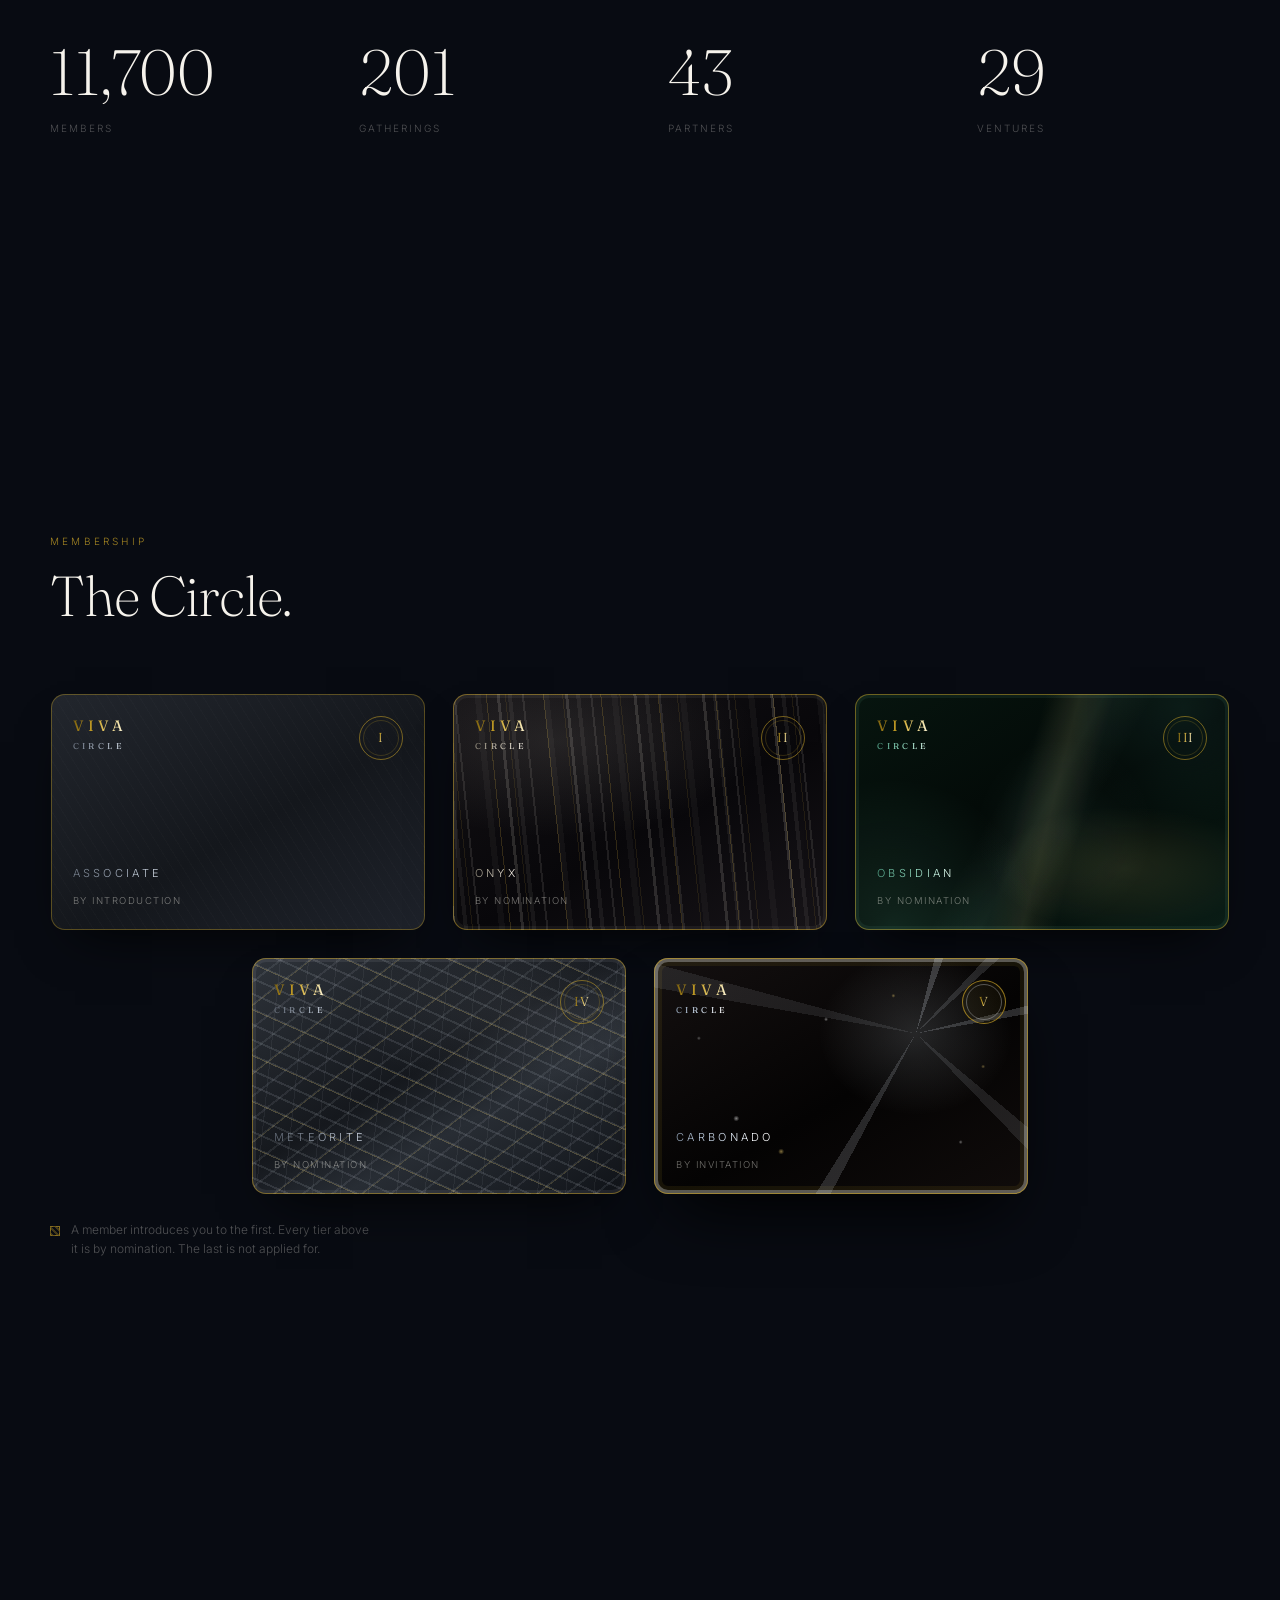
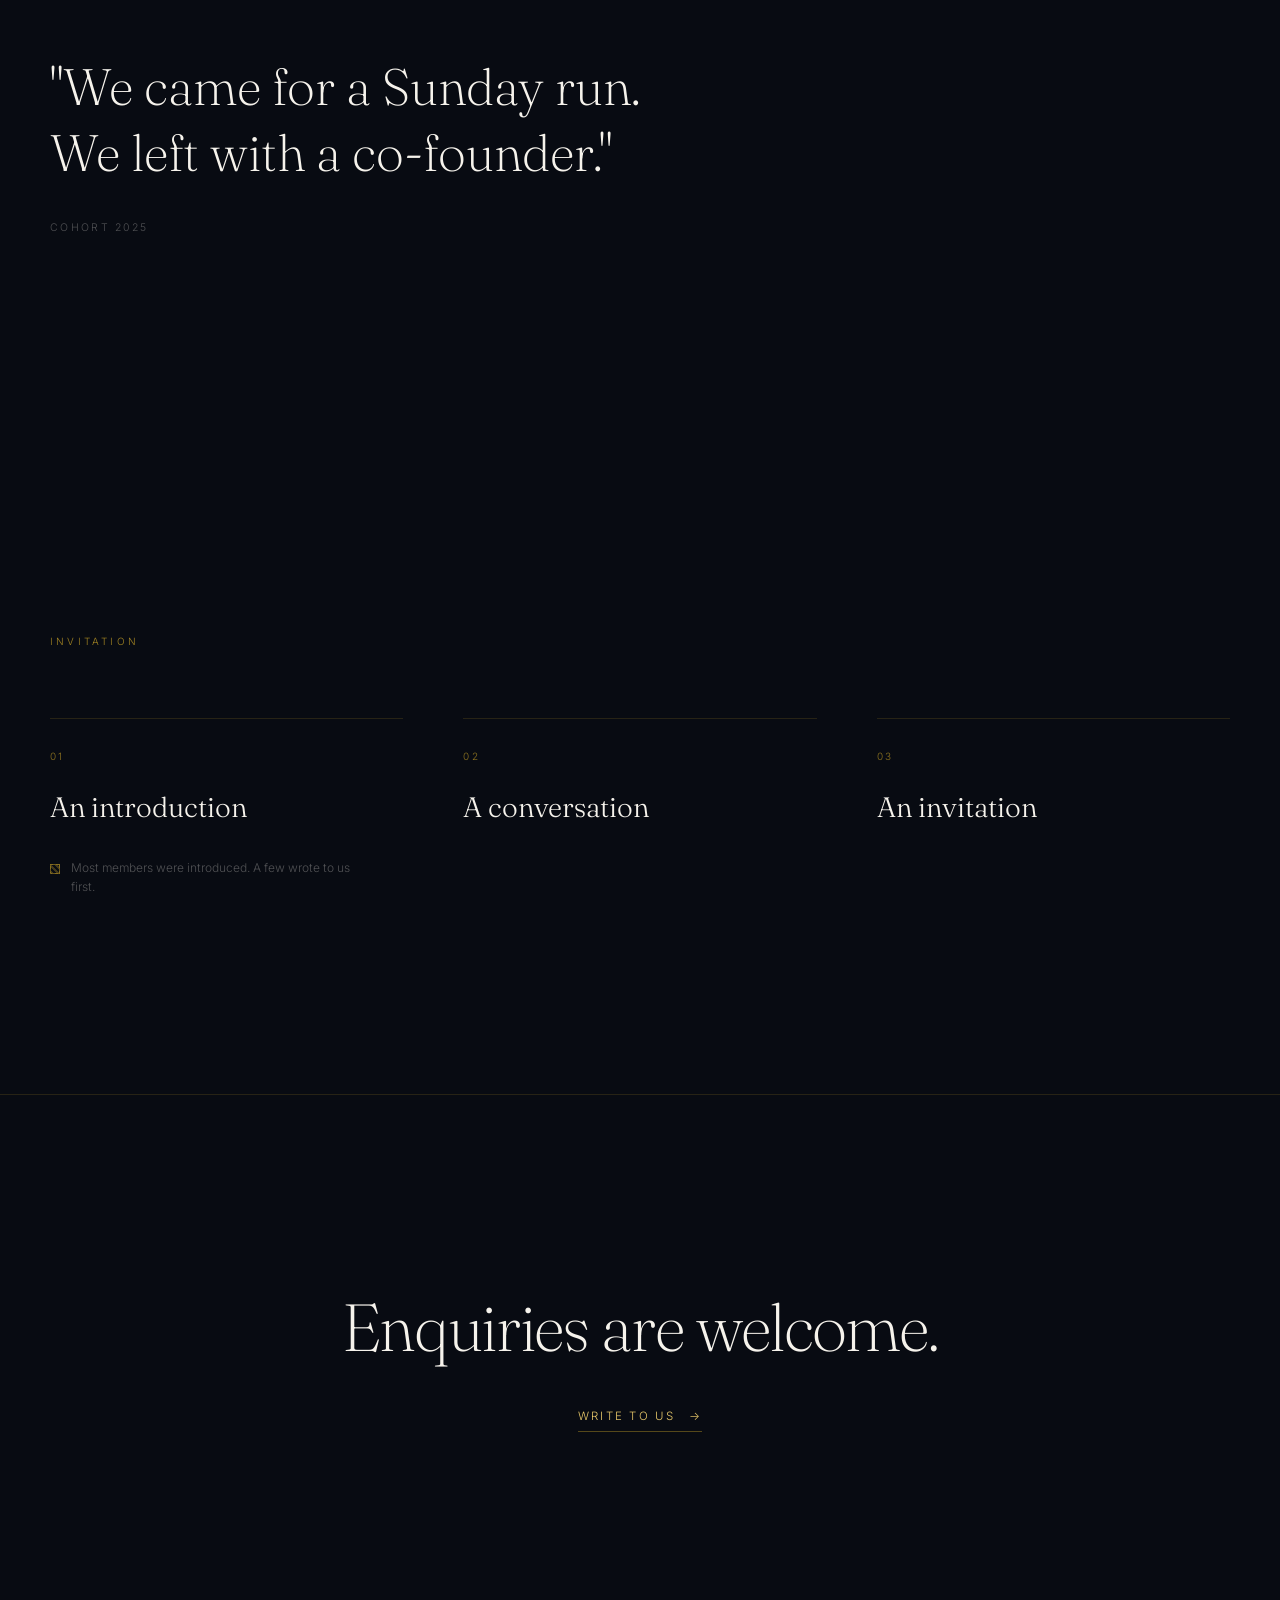
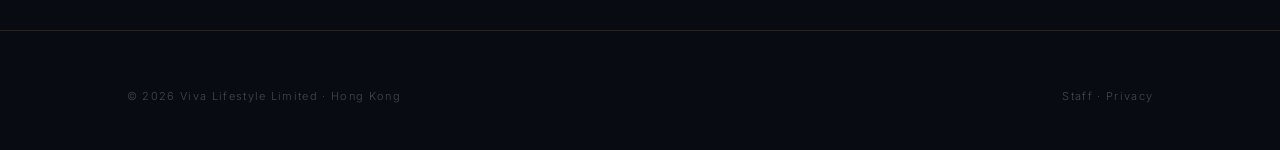
==== commit 3b595b74: "Dim the card set; bring Meteorite into the family" ====
--- a/index.html
+++ b/index.html
@@ -142,66 +142,63 @@
 .card::before{content:"";position:absolute;inset:0;pointer-events:none}
 .card::after{content:"";position:absolute;top:-60%;left:-30%;width:55%;height:220%;pointer-events:none;
   transform:rotate(16deg) translateX(-80%);transition:transform 1.2s cubic-bezier(.22,1,.36,1);
-  background:linear-gradient(100deg,transparent,rgba(255,255,255,.16),transparent)}
+  background:linear-gradient(100deg,transparent,rgba(255,255,255,.1),transparent)}
 .card:hover{transform:translateY(-8px)}
 .card:hover::after{transform:rotate(16deg) translateX(210%)}
 
 /* I — associate: plain graphite. No pattern at all; the only card without a material. */
-.card[data-t="i"]{background:linear-gradient(150deg,#2C313A 0%,#1A1E25 55%,#272C34 100%);
-  box-shadow:0 24px 50px -24px rgba(0,0,0,.9),0 0 0 1px rgba(201,162,39,.5) inset}
-.card[data-t="i"]::before{opacity:.4;background-image:
+.card[data-t="i"]{background:linear-gradient(150deg,#22262D 0%,#14171C 55%,#1E222A 100%);
+  box-shadow:0 24px 50px -24px rgba(0,0,0,.9),0 0 0 1px rgba(201,162,39,.38) inset}
+.card[data-t="i"]::before{opacity:.3;background-image:
   repeating-linear-gradient(58deg,rgba(246,243,236,.05) 0 1px,transparent 1px 9px)}
 
 /* II — onyx: black chalcedony, cream banding */
 .card[data-t="ii"]{background:linear-gradient(150deg,#131114 0%,#08070A 55%,#171418 100%);
-  box-shadow:0 24px 50px -24px rgba(0,0,0,.94),0 0 0 1px rgba(201,162,39,.72) inset,
-             0 0 0 4px rgba(238,231,218,.1) inset}
+  box-shadow:0 24px 50px -24px rgba(0,0,0,.94),0 0 0 1px rgba(201,162,39,.5) inset,
+             0 0 0 4px rgba(238,231,218,.06) inset}
 .card[data-t="ii"]::before{opacity:1;background-image:
   repeating-linear-gradient(84deg,
-    rgba(240,233,220,.26) 0 3px, transparent 3px 11px,
-    rgba(240,233,220,.12) 11px 15px, transparent 15px 25px,
-    rgba(240,233,220,.19) 25px 27px, transparent 27px 46px,
-    rgba(240,233,220,.07) 46px 52px, transparent 52px 68px),
+    rgba(240,233,220,.14) 0 3px, transparent 3px 11px,
+    rgba(240,233,220,.065) 11px 15px, transparent 15px 25px,
+    rgba(240,233,220,.1) 25px 27px, transparent 27px 46px,
+    rgba(240,233,220,.04) 46px 52px, transparent 52px 68px),
   repeating-linear-gradient(84deg,
-    rgba(226,183,64,.3) 0 1px, transparent 1px 19px,
-    rgba(226,183,64,.16) 19px 20px, transparent 20px 57px),
+    rgba(226,183,64,.19) 0 1px, transparent 1px 19px,
+    rgba(226,183,64,.1) 19px 20px, transparent 20px 57px),
   radial-gradient(80% 60% at 28% 20%,rgba(240,233,220,.1),transparent 68%)}
-.card[data-t="ii"]::after{background:linear-gradient(100deg,transparent,rgba(244,238,226,.2),transparent)}
+.card[data-t="ii"]::after{background:linear-gradient(100deg,transparent,rgba(244,238,226,.12),transparent)}
 
 /* III — obsidian: volcanic glass, green-black with a wet sheen */
 .card[data-t="iii"]{background:linear-gradient(150deg,#07150F 0%,#020806 52%,#0A1D16 100%);
-  box-shadow:0 24px 50px -24px rgba(0,0,0,.94),0 0 0 1px rgba(201,162,39,.72) inset,
-             0 0 0 4px rgba(126,222,186,.12) inset}
+  box-shadow:0 24px 50px -24px rgba(0,0,0,.94),0 0 0 1px rgba(201,162,39,.5) inset,
+             0 0 0 4px rgba(126,222,186,.07) inset}
 .card[data-t="iii"]::before{opacity:1;background-image:
-  radial-gradient(62% 100% at 10% 98%,rgba(112,226,182,.24),transparent 62%),
-  radial-gradient(48% 78% at 88% 6%,rgba(96,206,190,.18),transparent 64%),
-  radial-gradient(34% 56% at 56% 58%,rgba(150,240,206,.1),transparent 70%),
-  linear-gradient(118deg,transparent 40%,rgba(190,250,224,.12) 50%,transparent 60%),
-  radial-gradient(54% 40% at 72% 74%,rgba(232,200,106,.2),transparent 66%),
-  linear-gradient(104deg,transparent 44%,rgba(240,214,130,.16) 52%,transparent 60%)}
-.card[data-t="iii"]::after{background:linear-gradient(100deg,transparent,rgba(180,248,220,.18),transparent)}
+  radial-gradient(62% 100% at 10% 98%,rgba(112,226,182,.13),transparent 62%),
+  radial-gradient(48% 78% at 88% 6%,rgba(96,206,190,.09),transparent 64%),
+  radial-gradient(34% 56% at 56% 58%,rgba(150,240,206,.055),transparent 70%),
+  linear-gradient(118deg,transparent 40%,rgba(190,250,224,.06) 50%,transparent 60%),
+  radial-gradient(54% 40% at 72% 74%,rgba(232,200,106,.11),transparent 66%),
+  linear-gradient(104deg,transparent 44%,rgba(240,214,130,.09) 52%,transparent 60%)}
+.card[data-t="iii"]::after{background:linear-gradient(100deg,transparent,rgba(180,248,220,.1),transparent)}
 
 /* IV — meteorite: etched iron is light, not black. Widmanstätten lattice, dark markings. */
-.card[data-t="iv"]{color:#12141A;
-  background:linear-gradient(150deg,#9AA1AB 0%,#5D646E 44%,#8E959F 62%,#4B525B 100%);
-  box-shadow:0 24px 50px -24px rgba(0,0,0,.9),0 0 0 1px rgba(158,124,20,.85) inset,
-             0 0 0 4px rgba(255,255,255,.28) inset}
+.card[data-t="iv"]{background:linear-gradient(150deg,#2E333A 0%,#15181D 46%,#282D34 64%,#101318 100%);
+  box-shadow:0 24px 50px -24px rgba(0,0,0,.9),0 0 0 1px rgba(201,162,39,.5) inset,
+             0 0 0 4px rgba(222,230,240,.08) inset}
 .card[data-t="iv"]::before{opacity:1;background-image:
   /* light pools under the wordmark and the tier line so the etched marks stay readable */
-  radial-gradient(58% 42% at 14% 8%,rgba(255,255,255,.5),transparent 72%),
-  radial-gradient(64% 46% at 12% 96%,rgba(255,255,255,.46),transparent 74%),
-  repeating-linear-gradient(24deg,rgba(16,18,24,.24) 0 2px,transparent 2px 14px),
-  repeating-linear-gradient(-38deg,rgba(16,18,24,.19) 0 2px,transparent 2px 18px),
-  repeating-linear-gradient(96deg,rgba(16,18,24,.1) 0 1px,transparent 1px 28px),
-  repeating-linear-gradient(24deg,rgba(186,146,32,.4) 0 1px,transparent 1px 42px),
-  repeating-linear-gradient(-38deg,rgba(186,146,32,.3) 0 1px,transparent 1px 54px),
-  radial-gradient(70% 54% at 76% 26%,rgba(255,255,255,.24),transparent 66%)}
-.card[data-t="iv"]::after{background:linear-gradient(100deg,transparent,rgba(255,255,255,.3),transparent)}
+  repeating-linear-gradient(24deg,rgba(222,230,240,.115) 0 2px,transparent 2px 14px),
+  repeating-linear-gradient(-38deg,rgba(222,230,240,.085) 0 2px,transparent 2px 18px),
+  repeating-linear-gradient(96deg,rgba(222,230,240,.06) 0 1px,transparent 1px 28px),
+  repeating-linear-gradient(24deg,rgba(201,162,39,.2) 0 1px,transparent 1px 42px),
+  repeating-linear-gradient(-38deg,rgba(201,162,39,.15) 0 1px,transparent 1px 54px),
+  radial-gradient(70% 54% at 74% 24%,rgba(226,232,240,.08),transparent 66%)}
+.card[data-t="iv"]::after{background:linear-gradient(100deg,transparent,rgba(226,232,240,.11),transparent)}
 
 /* V — carbonado: matte, porous, the darkest of the five. Crystalline speckle, white edge. */
 .card[data-t="v"]{background:linear-gradient(150deg,#141010 0%,#040303 55%,#100C0B 100%);
-  box-shadow:0 34px 68px -22px rgba(0,0,0,1),0 0 0 1px rgba(201,162,39,.9) inset,
-             0 0 0 4px rgba(244,248,255,.5) inset,0 0 0 8px rgba(201,162,39,.14) inset}
+  box-shadow:0 34px 68px -22px rgba(0,0,0,1),0 0 0 1px rgba(201,162,39,.62) inset,
+             0 0 0 4px rgba(244,248,255,.3) inset,0 0 0 8px rgba(201,162,39,.09) inset}
 .card[data-t="v"]::before{opacity:1;background-image:
   conic-gradient(from 14deg at 70% 32%,
     rgba(236,244,255,.2) 0deg 6deg,transparent 6deg 29deg,
@@ -218,24 +215,24 @@
   radial-gradient(2px 2px at 64% 16%,rgba(232,200,106,.45),transparent),
   radial-gradient(2px 2px at 88% 46%,rgba(232,200,106,.4),transparent),
   radial-gradient(36% 48% at 70% 32%,rgba(236,246,255,.14),transparent 72%)}
-.card[data-t="v"]::after{background:linear-gradient(100deg,transparent,rgba(240,248,255,.24),transparent)}
+.card[data-t="v"]::after{background:linear-gradient(100deg,transparent,rgba(240,248,255,.14),transparent)}
 
 /* card furniture */
 .cwm{position:relative;z-index:2;font-family:var(--display);font-weight:400;font-size:15px;
   letter-spacing:.28em;line-height:1.35}
 .cwm small{display:block;font-size:8.5px;letter-spacing:.4em;font-weight:400;margin-top:5px}
 .cseal{width:44px;height:44px;border-radius:50%;flex:none;display:flex;align-items:center;
-  justify-content:center;position:relative;z-index:2;border:1px solid rgba(201,162,39,.75)}
-.cseal::before{content:"";position:absolute;inset:3px;border-radius:50%;border:1px solid rgba(201,162,39,.35)}
+  justify-content:center;position:relative;z-index:2;border:1px solid rgba(201,162,39,.55)}
+.cseal::before{content:"";position:absolute;inset:3px;border-radius:50%;border:1px solid rgba(201,162,39,.22)}
 .cseal i{font-style:normal;font-family:var(--display);font-size:13px;letter-spacing:.06em;line-height:1}
-.card[data-t="v"] .cseal{border-color:rgba(201,162,39,.95);background-color:rgba(201,162,39,.1)}
-.card[data-t="v"] .cseal::before{border-color:rgba(244,248,255,.5)}
+.card[data-t="v"] .cseal{border-color:rgba(201,162,39,.7);background-color:rgba(201,162,39,.06)}
+.card[data-t="v"] .cseal::before{border-color:rgba(244,248,255,.3)}
 .chd{display:flex;justify-content:space-between;align-items:flex-start}
 .cft{position:relative;z-index:2}
 .cft .t{font-size:11px;letter-spacing:.3em;text-transform:uppercase}
 .cft .s{display:block;font-size:9.5px;letter-spacing:.16em;text-transform:uppercase;margin-top:8px;
   color:rgba(246,243,236,.45)}
-.card[data-t="iv"] .cft .s{color:rgba(10,12,16,.72)}
+
 
 /* marking metal per stone */
 .foil.pew{background-image:linear-gradient(100deg,#6F7885 0%,#9EA8B6 16%,#D2DBE6 32%,#818B99 48%,
@@ -244,8 +241,8 @@
   #A29B8C 62%,#F6F1E6 80%,#BAB3A4 100%)}
 .foil.gls{background-image:linear-gradient(100deg,#4E9C82 0%,#8FD8BE 16%,#E6FFF4 32%,#B6ECD8 46%,
   #5FAE93 62%,#DDFBEE 80%,#8AD2B8 100%)}
-.foil.met{background-image:linear-gradient(100deg,#020304 0%,#0E1116 18%,#2A3039 32%,#050709 48%,
-  #1C2128 64%,#010203 82%,#161B22 100%)}
+.foil.met{background-image:linear-gradient(100deg,#5E6672 0%,#8E97A4 16%,#D4DCE8 32%,#79828F 48%,
+  #A9B2BF 64%,#5A626E 82%,#98A1AE 100%)}
 .foil.car{background-image:linear-gradient(100deg,#8FA0B4 0%,#CFDCEC 15%,#FFFFFF 30%,#EAF2FC 42%,
   #A9B8CC 58%,#FFFFFF 76%,#C4D2E4 100%)}
 
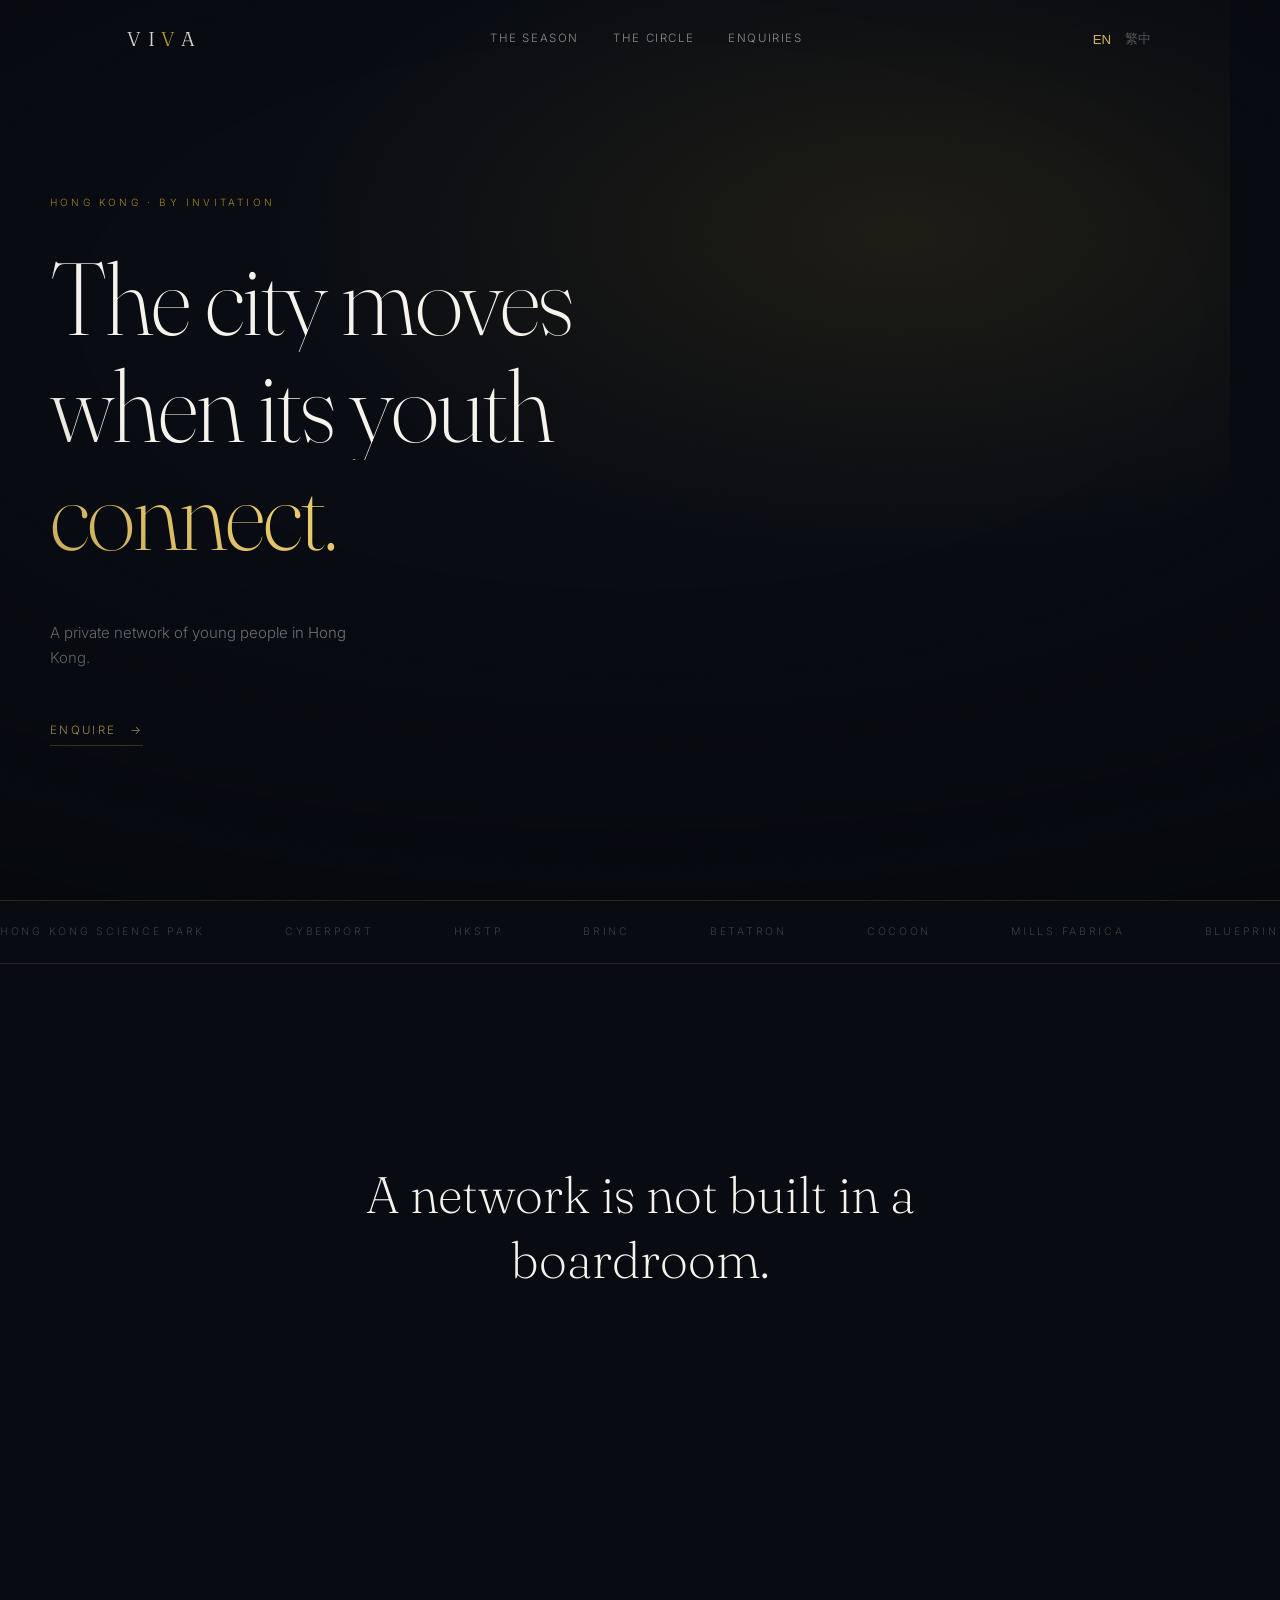
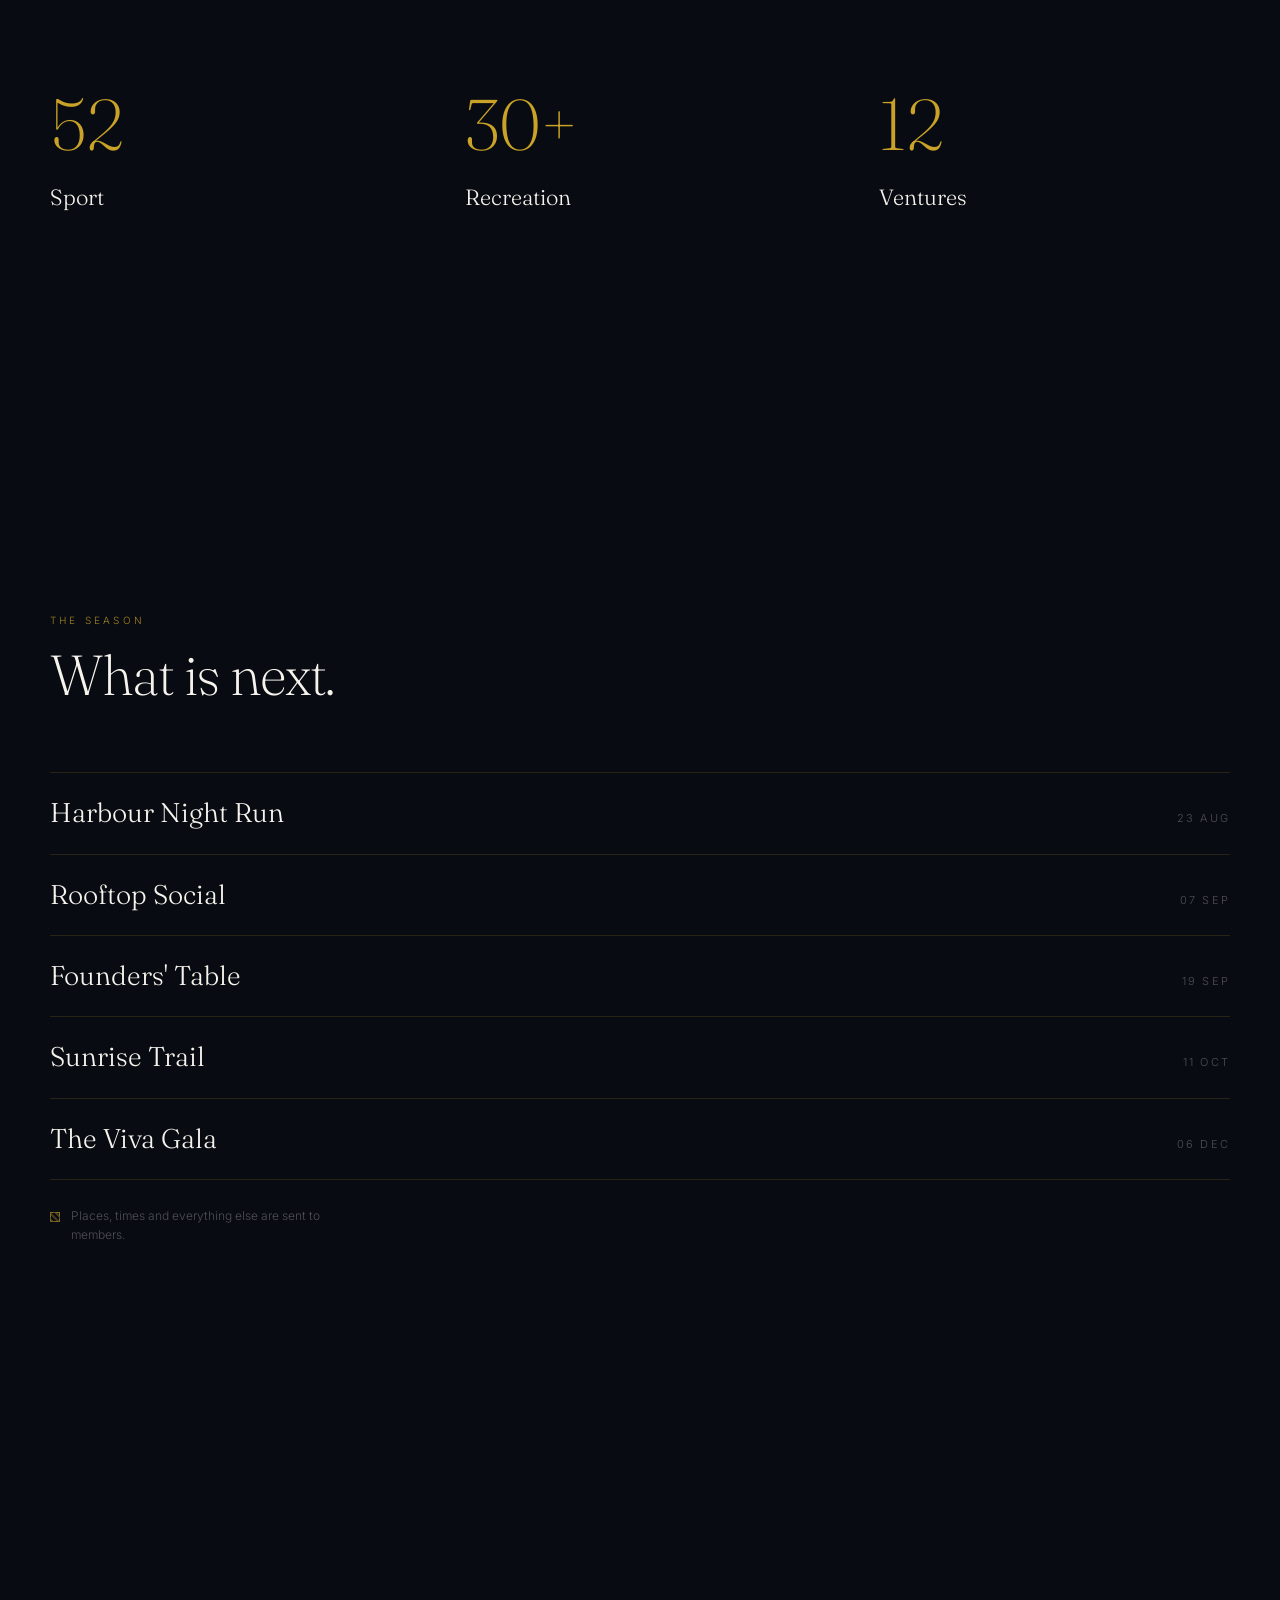
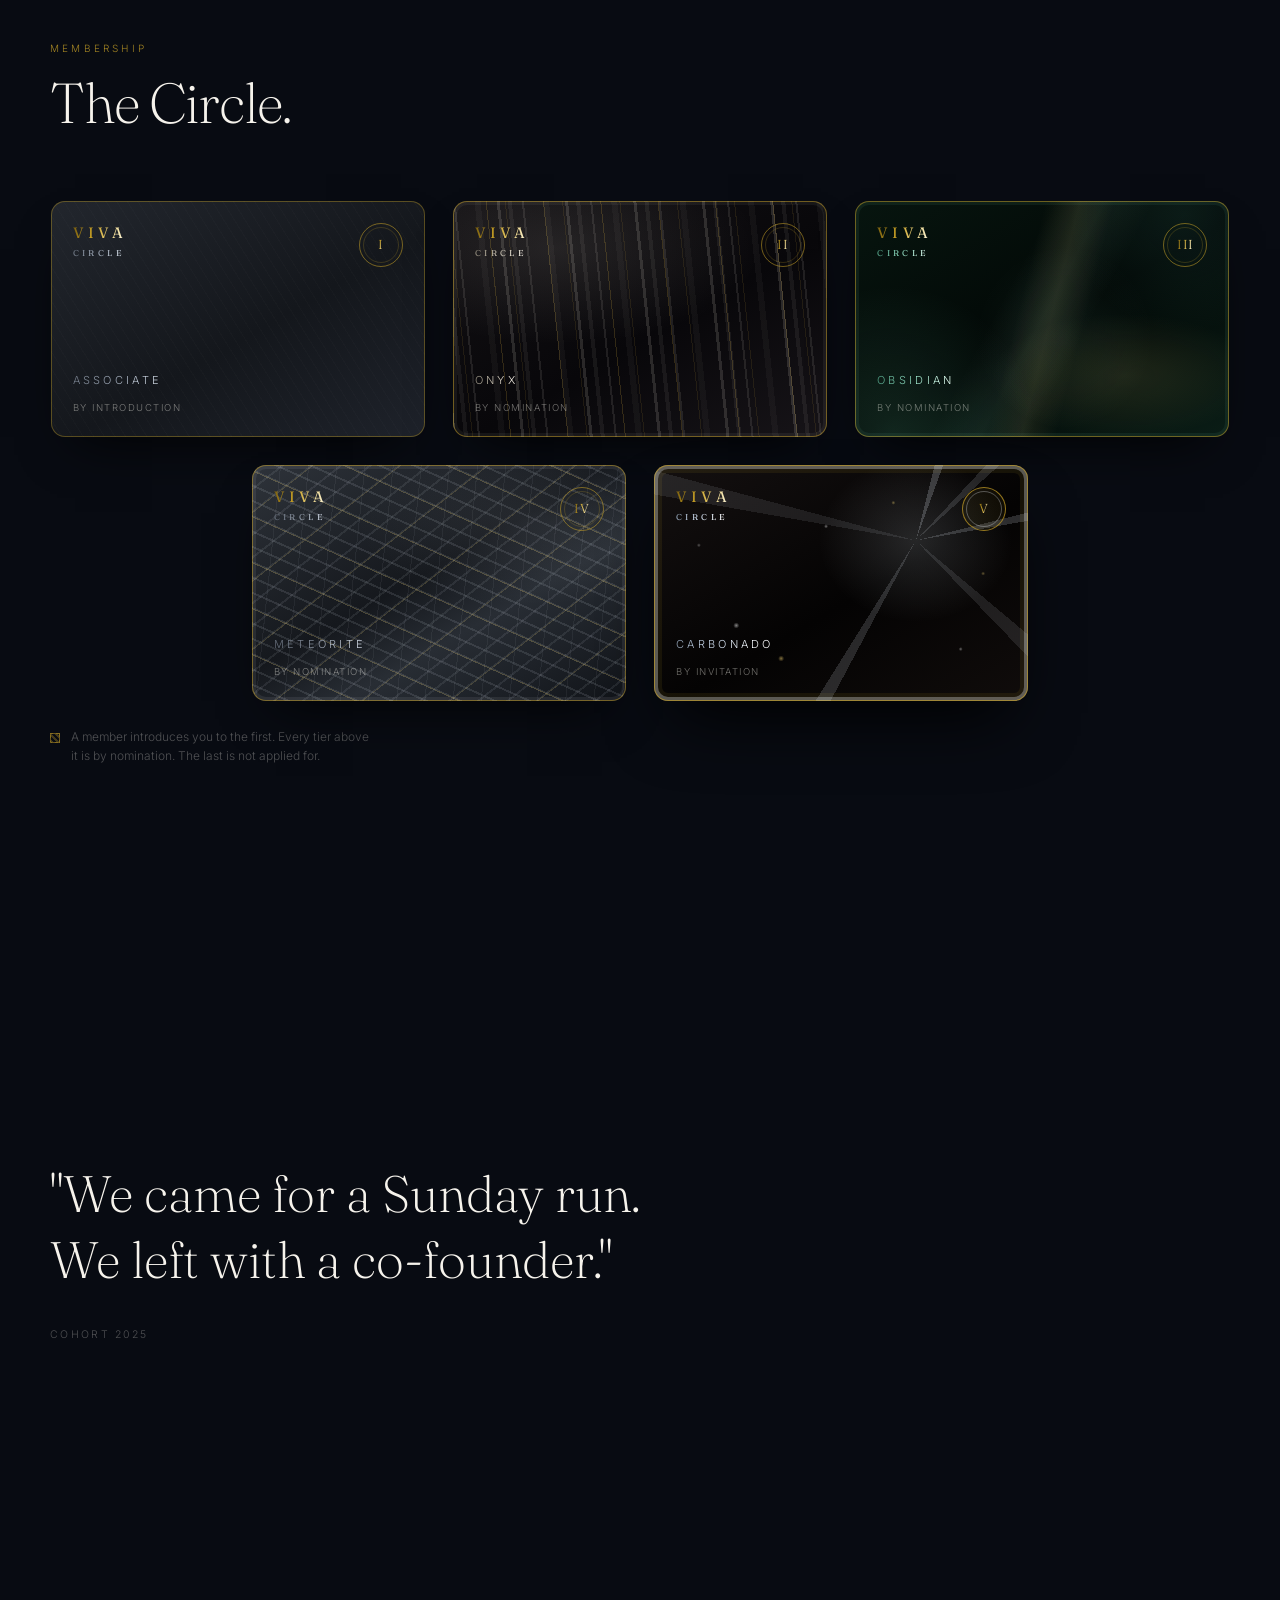
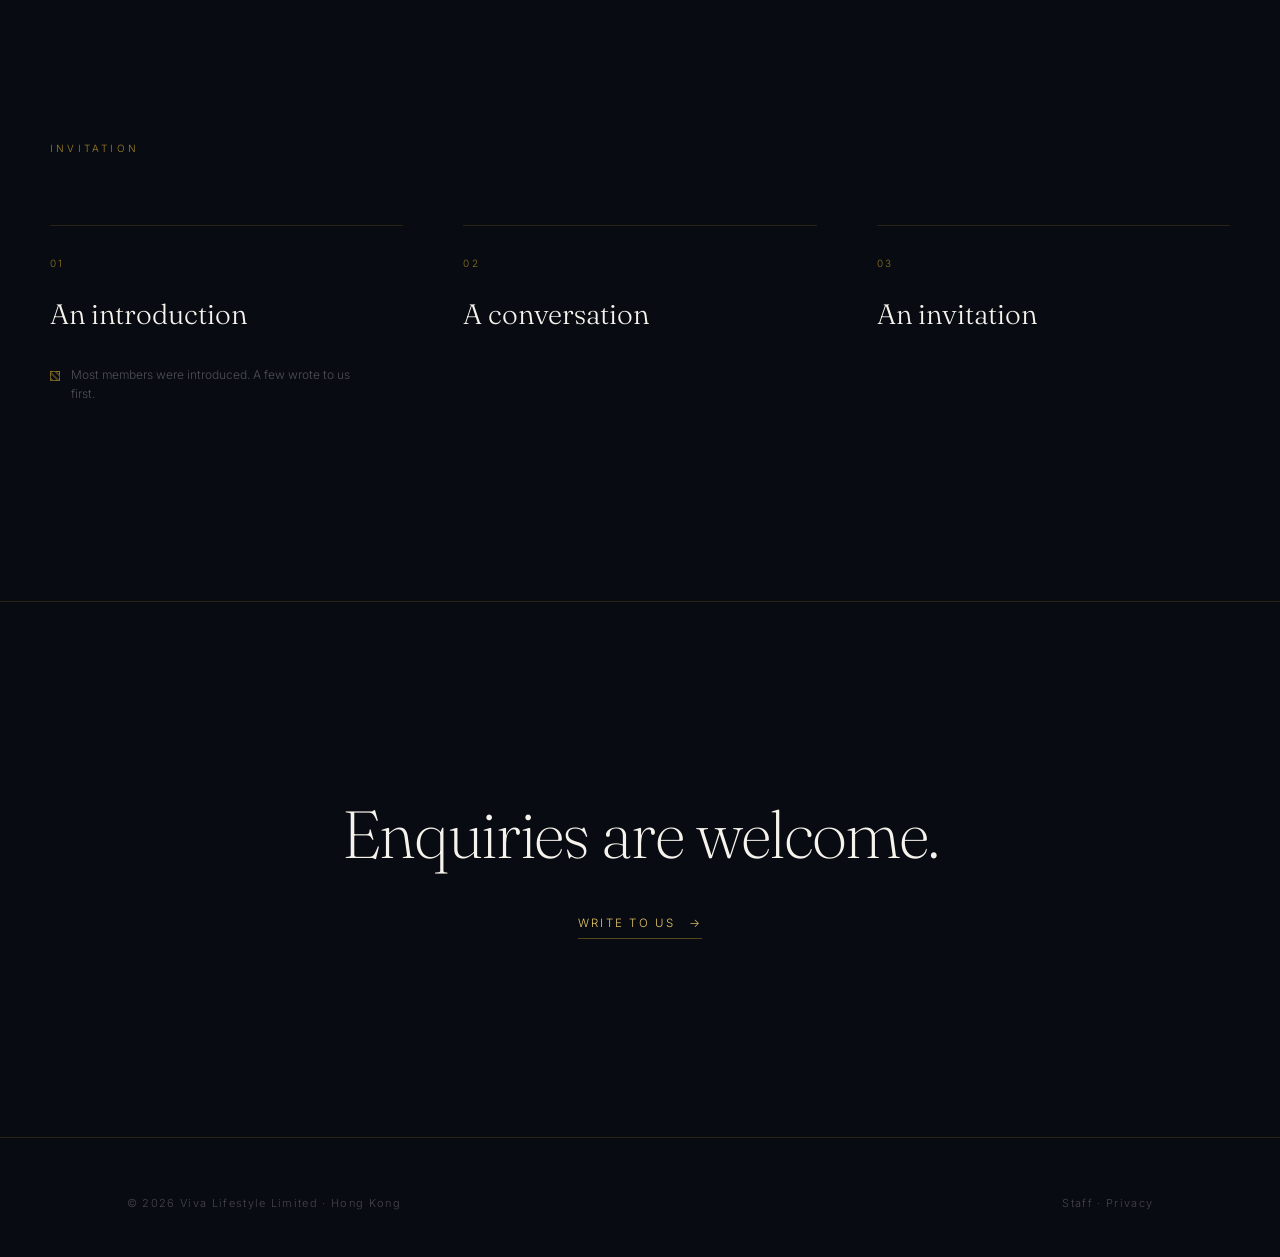
==== commit b1dfd664: "Remove the impact counters and their animation code" ====
--- a/index.html
+++ b/index.html
@@ -253,12 +253,6 @@
   border:1px solid rgba(201,162,39,.5);
   background:repeating-linear-gradient(45deg,rgba(201,162,39,.3) 0 2px,transparent 2px 4px)}
 
-/* numbers */
-.nums{display:grid;grid-template-columns:repeat(auto-fit,minmax(140px,1fr));gap:clamp(34px,5vw,56px)}
-.nums div b{display:block;font-family:var(--display);font-weight:200;font-size:clamp(36px,5vw,64px);
-  line-height:1;font-variant-numeric:tabular-nums}
-.nums div small{display:block;font-size:10px;letter-spacing:.2em;text-transform:uppercase;
-  color:rgba(246,243,236,.3);margin-top:16px}
 
 /* quote */
 .quote{font-family:var(--display);font-weight:200;font-size:clamp(24px,4vw,52px);line-height:1.28;max-width:20ch}
@@ -361,15 +355,6 @@
   <p class="wh rv" data-en="Places, times and everything else are sent to members." data-zh="地點、時間及其餘細節，均只發予會員。">Places, times and everything else are sent to members.</p>
 </section>
 
-<!-- ---------- numbers ---------- -->
-<section class="blk wrap">
-  <div class="nums">
-    <div class="rv"><b data-count="12480">0</b><small data-en="Members" data-zh="會員">Members</small></div>
-    <div class="rv"><b data-count="214">0</b><small data-en="Gatherings" data-zh="聚會">Gatherings</small></div>
-    <div class="rv"><b data-count="46">0</b><small data-en="Partners" data-zh="夥伴">Partners</small></div>
-    <div class="rv"><b data-count="31">0</b><small data-en="Ventures" data-zh="初創">Ventures</small></div>
-  </div>
-</section>
 
 <!-- ---------- circle ---------- -->
 <section class="blk wrap" id="circle">
@@ -468,8 +453,6 @@
 
 <script>
 (function(){
-  var reduce = matchMedia('(prefers-reduced-motion: reduce)').matches;
-
   var names=['Hong Kong Science Park','Cyberport','HKSTP','Brinc','Betatron','Cocoon','Mills Fabrica','Blueprint','Runway HK'];
   var tk=document.getElementById('tk');
   for(var r=0;r<2;r++) names.forEach(function(n){var s=document.createElement('span');s.textContent=n;tk.appendChild(s);});
@@ -483,24 +466,11 @@
   }
   addEventListener('scroll',onScroll,{passive:true});onScroll();
 
-  function count(el){
-    var t=+el.dataset.count,t0=null;
-    if(reduce){el.textContent=t.toLocaleString();return;}
-    requestAnimationFrame(function s(ts){
-      if(!t0)t0=ts;
-      var p=Math.min((ts-t0)/2200,1),e=1-Math.pow(1-p,4);
-      el.textContent=Math.round(t*e).toLocaleString();
-      if(p<1)requestAnimationFrame(s);
-    });
-  }
-
   var io=new IntersectionObserver(function(es){
     es.forEach(function(e){
       if(!e.isIntersecting)return;
       e.target.classList.add('on');
       io.unobserve(e.target);
-      var n=e.target.querySelector('[data-count]');
-      if(n)count(n);
     });
   },{threshold:.2,rootMargin:'0px 0px -5% 0px'});
   document.querySelectorAll('.rv,.ln').forEach(function(el,i){
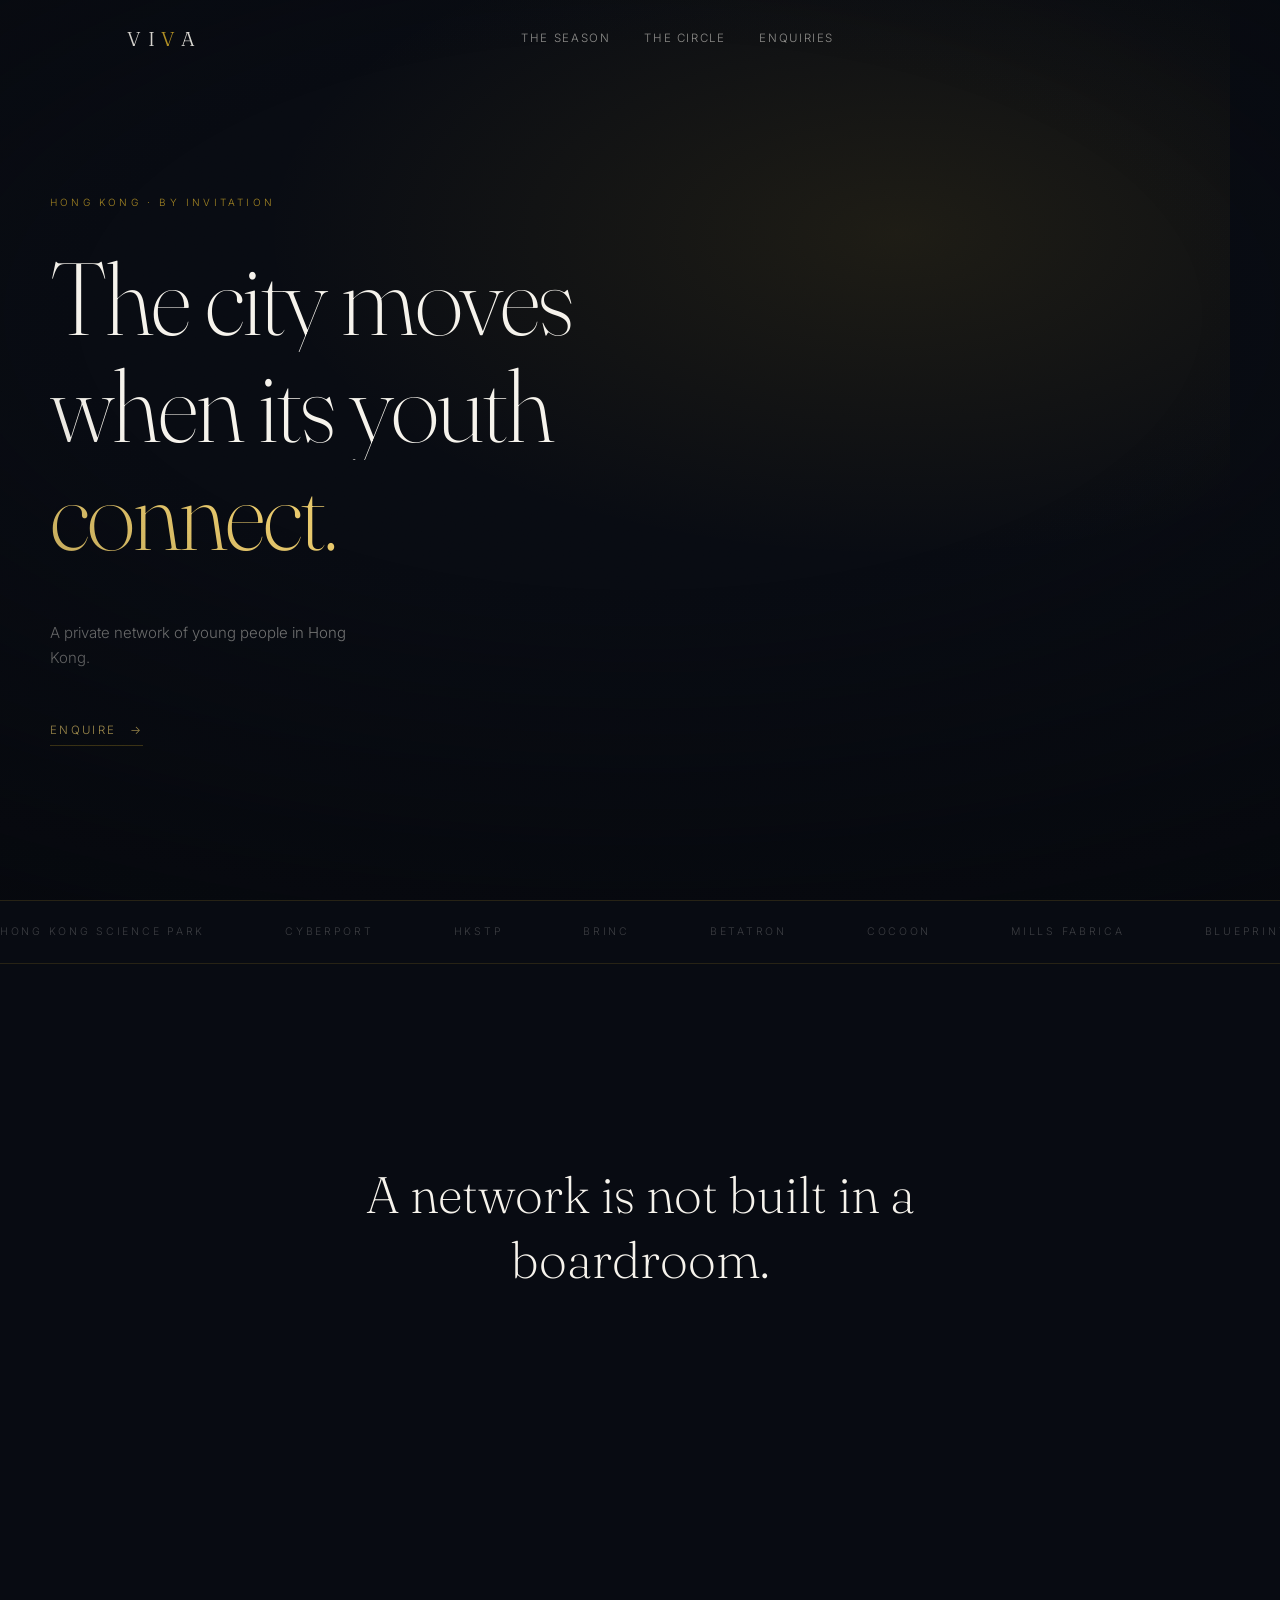
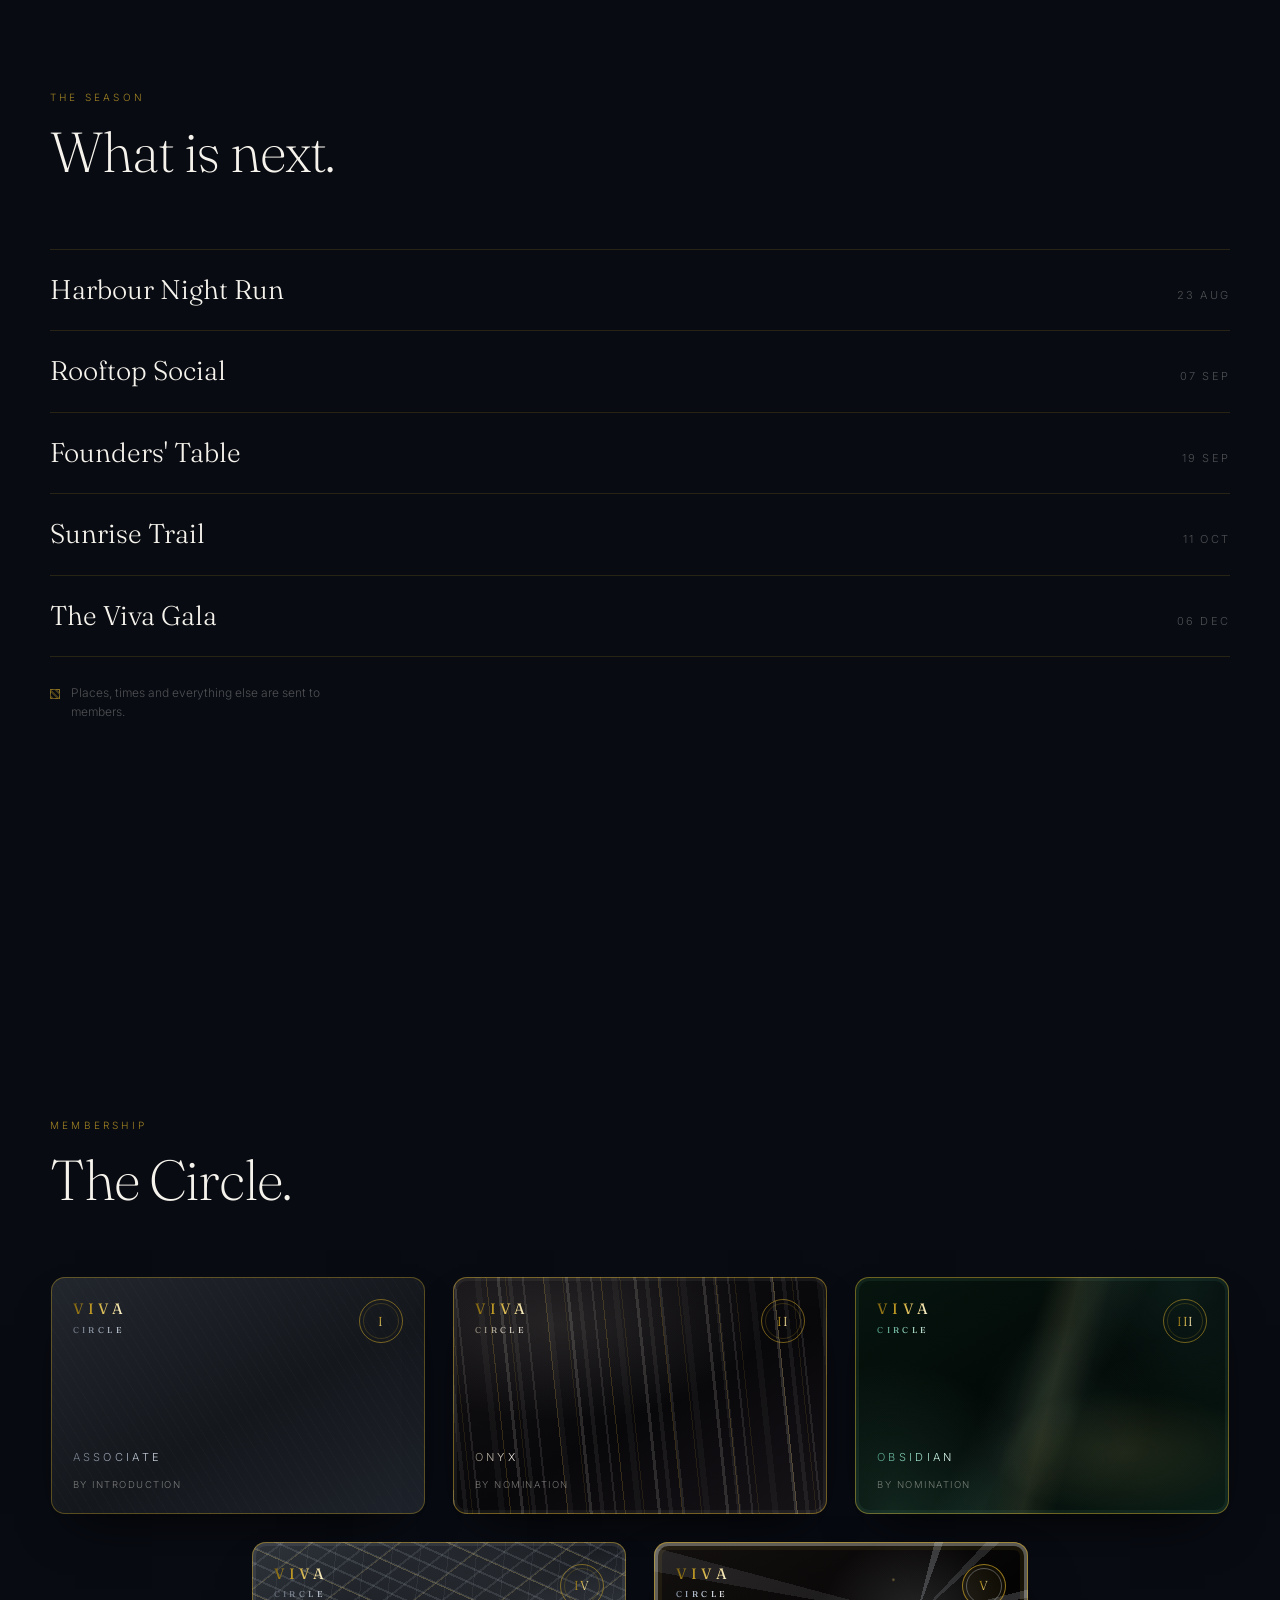
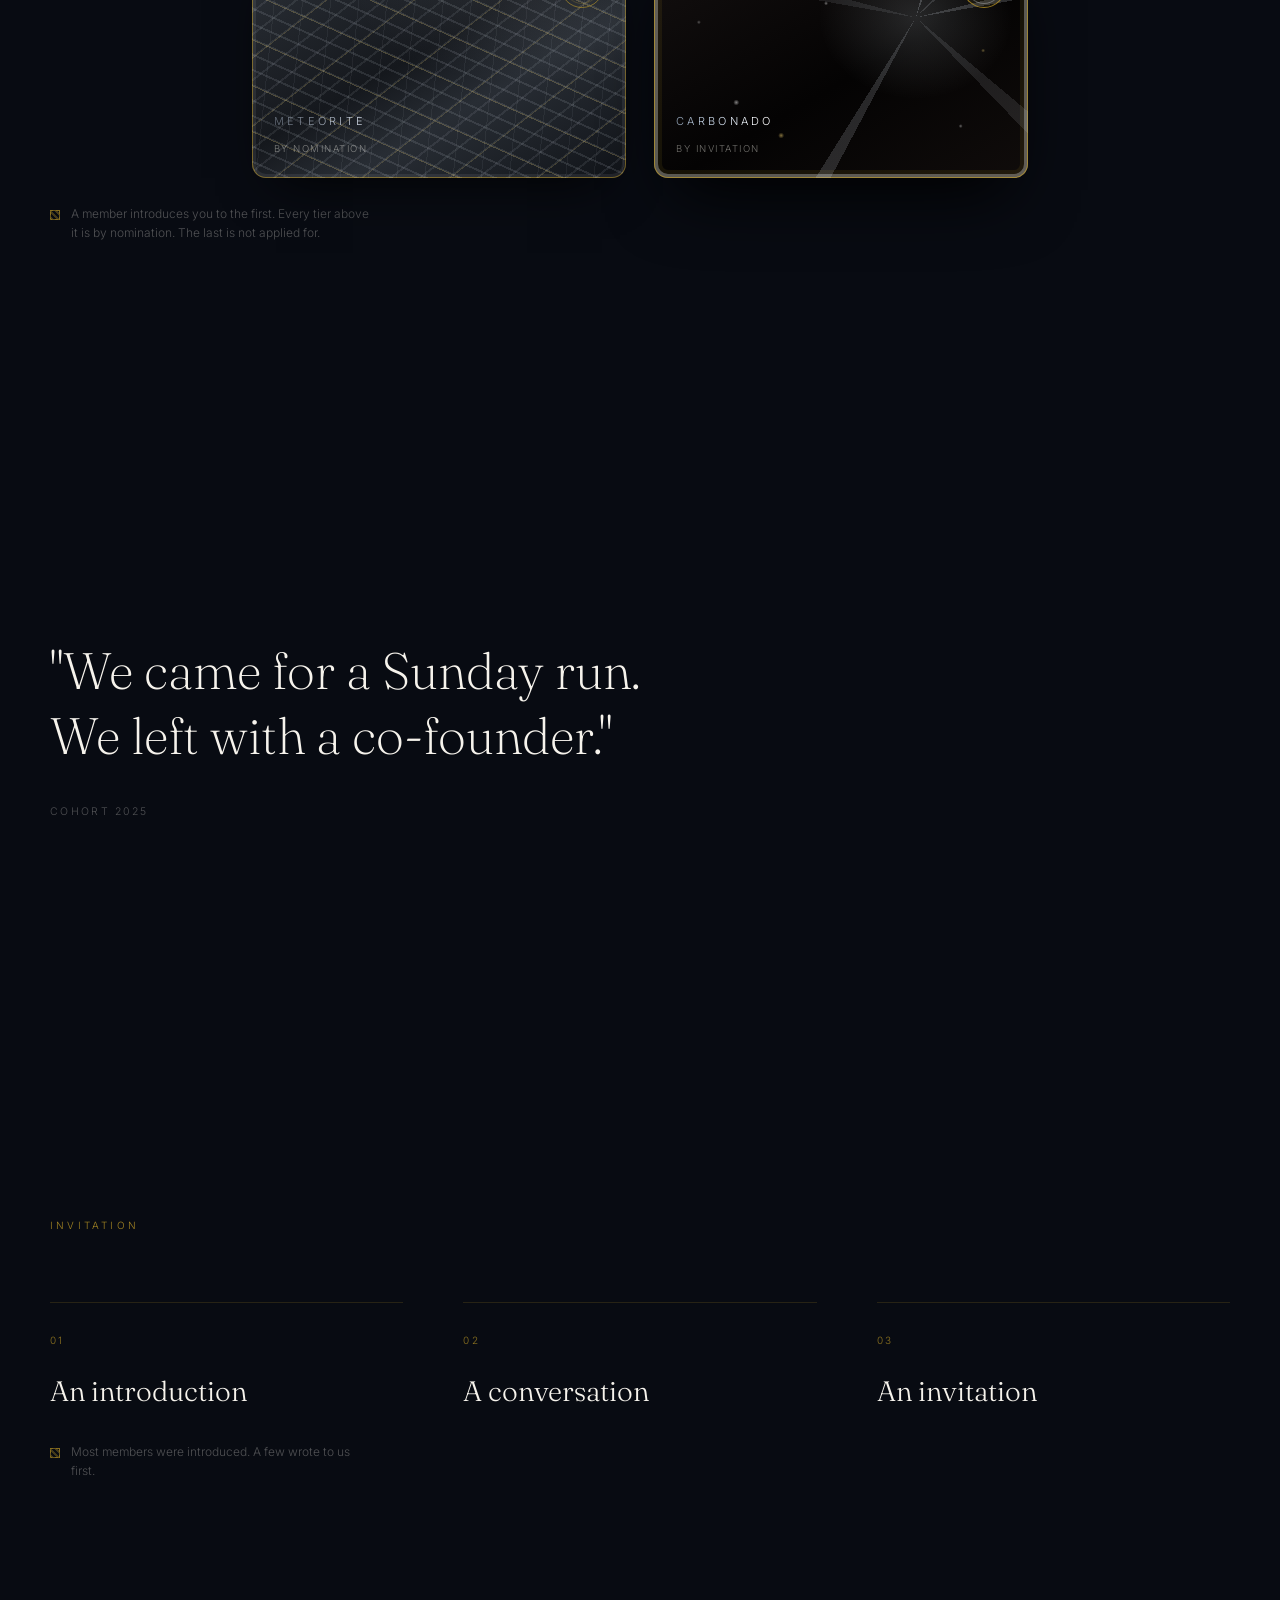
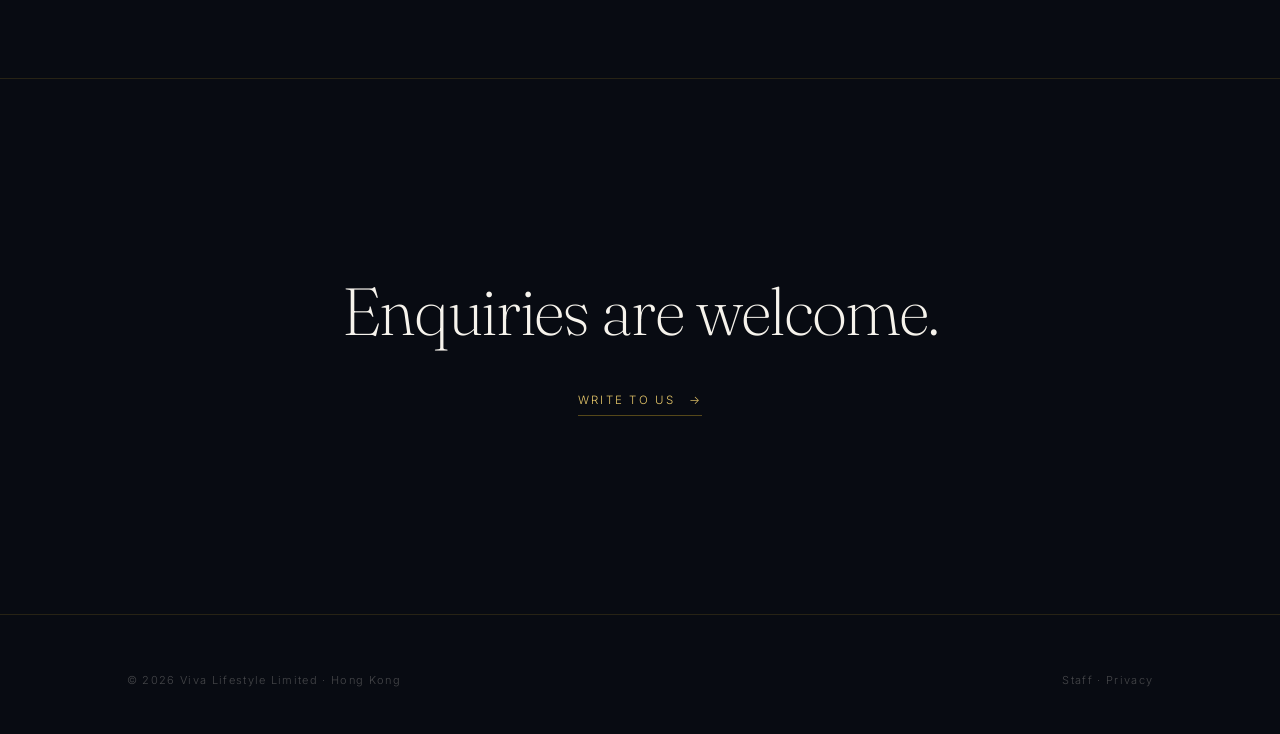
==== commit c6620458: "Remove the triad; make the homepage English only" ====
--- a/index.html
+++ b/index.html
@@ -59,9 +59,6 @@
 .links a{opacity:.55;transition:opacity .4s,color .4s}
 .links a:hover{opacity:1;color:var(--champagne)}
 .tools{display:flex;gap:16px;align-items:center}
-.lang{display:flex;gap:10px;font-size:10px;letter-spacing:.16em}
-.lang button{background:none;border:0;color:rgba(246,243,236,.35);cursor:pointer;padding:2px;transition:color .3s}
-.lang button.act{color:var(--champagne)}
 .burger{display:none;background:none;border:0;cursor:pointer;padding:8px}
 .burger span{display:block;width:22px;height:1px;background:var(--pearl);margin:5px 0;transition:transform .4s,opacity .3s}
 body.menu .burger span:nth-child(1){transform:translateY(6px) rotate(45deg)}
@@ -105,11 +102,6 @@
 .label{margin-bottom:clamp(40px,6vw,68px)}
 h2.big{font-size:clamp(28px,4.4vw,58px)}
 
-/* triad */
-.triad{display:grid;grid-template-columns:repeat(auto-fit,minmax(180px,1fr));gap:clamp(34px,5vw,64px)}
-.triad div b{display:block;font-family:var(--display);font-weight:200;font-size:clamp(40px,5.6vw,72px);
-  color:var(--gold);line-height:1}
-.triad div span{display:block;font-family:var(--display);font-weight:300;font-size:22px;margin-top:18px}
 
 /* bare list */
 .list{border-top:1px solid var(--line)}
@@ -289,37 +281,33 @@
   <div class="wrap nav">
     <a href="#" class="logo">VI<b>V</b>A</a>
     <nav class="links">
-      <a href="#season" data-en="The season" data-zh="本季">The season</a>
-      <a href="#circle" data-en="The Circle" data-zh="會員網絡">The Circle</a>
-      <a href="enquiry.html" data-en="Enquiries" data-zh="查詢">Enquiries</a>
+      <a href="#season">The season</a>
+      <a href="#circle">The Circle</a>
+      <a href="enquiry.html">Enquiries</a>
     </nav>
     <div class="tools">
-      <div class="lang">
-        <button class="act" data-lang="en">EN</button>
-        <button data-lang="zh">繁中</button>
-      </div>
       <button class="burger" id="bg" aria-label="Menu"><span></span><span></span><span></span></button>
     </div>
   </div>
 </header>
 
 <div class="sheet" id="sheet">
-  <a href="#season" data-en="The season" data-zh="本季">The season</a>
-  <a href="#circle" data-en="The Circle" data-zh="會員網絡">The Circle</a>
-  <a href="enquiry.html" data-en="Enquiries" data-zh="查詢">Enquiries</a>
+  <a href="#season">The season</a>
+  <a href="#circle">The Circle</a>
+  <a href="enquiry.html">Enquiries</a>
 </div>
 
 <!-- ---------- hero ---------- -->
 <section class="hero wrap">
-  <p class="eyebrow rv" data-en="Hong Kong · By invitation" data-zh="香港 · 憑邀請入會">Hong Kong · By invitation</p>
+  <p class="eyebrow rv">Hong Kong · By invitation</p>
   <h1 class="serif">
     <span class="ln"><span>The city moves</span></span>
     <span class="ln"><span>when its youth</span></span>
     <span class="ln"><span><em>connect.</em></span></span>
   </h1>
-  <p class="sub rv" data-en="A private network of young people in Hong Kong." data-zh="香港一個以青年為本的私人網絡。">A private network of young people in Hong Kong.</p>
+  <p class="sub rv">A private network of young people in Hong Kong.</p>
   <div class="cta rv">
-    <a class="act-link" href="enquiry.html"><span data-en="Enquire" data-zh="提交查詢">Enquire</span><em>→</em></a>
+    <a class="act-link" href="enquiry.html"><span>Enquire</span><em>→</em></a>
   </div>
 </section>
 
@@ -330,20 +318,12 @@
   <p class="quote rv" style="margin:0 auto;text-align:center;max-width:22ch">A network is not built in a boardroom.</p>
 </section>
 
-<!-- ---------- triad ---------- -->
-<section class="blk wrap">
-  <div class="triad">
-    <div class="rv"><b>52</b><span data-en="Sport" data-zh="運動">Sport</span></div>
-    <div class="rv"><b>30+</b><span data-en="Recreation" data-zh="康樂">Recreation</span></div>
-    <div class="rv"><b>12</b><span data-en="Ventures" data-zh="創業">Ventures</span></div>
-  </div>
-</section>
 
 <!-- ---------- season ---------- -->
 <section class="blk wrap" id="season">
   <div class="label rv">
-    <p class="eyebrow" data-en="The season" data-zh="本季">The season</p>
-    <h2 class="serif big" style="margin-top:16px" data-en="What is next." data-zh="接下來。">What is next.</h2>
+    <p class="eyebrow">The season</p>
+    <h2 class="serif big" style="margin-top:16px">What is next.</h2>
   </div>
   <div class="list rv">
     <div class="row"><span class="n">Harbour Night Run</span><span class="d">23 Aug</span></div>
@@ -352,15 +332,15 @@
     <div class="row"><span class="n">Sunrise Trail</span><span class="d">11 Oct</span></div>
     <div class="row"><span class="n">The Viva Gala</span><span class="d">06 Dec</span></div>
   </div>
-  <p class="wh rv" data-en="Places, times and everything else are sent to members." data-zh="地點、時間及其餘細節，均只發予會員。">Places, times and everything else are sent to members.</p>
+  <p class="wh rv">Places, times and everything else are sent to members.</p>
 </section>
 
 
 <!-- ---------- circle ---------- -->
 <section class="blk wrap" id="circle">
   <div class="label rv">
-    <p class="eyebrow" data-en="Membership" data-zh="會籍">Membership</p>
-    <h2 class="serif big" style="margin-top:16px" data-en="The Circle." data-zh="The Circle。">The Circle.</h2>
+    <p class="eyebrow">Membership</p>
+    <h2 class="serif big" style="margin-top:16px">The Circle.</h2>
   </div>
   <div class="cards">
     <div class="card rv" data-t="i">
@@ -369,8 +349,8 @@
         <span class="cseal"><i class="foil">I</i></span>
       </div>
       <div class="cft">
-        <span class="t foil pew" data-en="Associate" data-zh="準會員">Associate</span>
-        <span class="s" data-en="By introduction" data-zh="憑會員引薦">By introduction</span>
+        <span class="t foil pew">Associate</span>
+        <span class="s">By introduction</span>
       </div>
     </div>
     <div class="card rv" data-t="ii">
@@ -379,8 +359,8 @@
         <span class="cseal"><i class="foil">II</i></span>
       </div>
       <div class="cft">
-        <span class="t foil prl" data-en="Onyx" data-zh="黑玉">Onyx</span>
-        <span class="s" data-en="By nomination" data-zh="由提名產生">By nomination</span>
+        <span class="t foil prl">Onyx</span>
+        <span class="s">By nomination</span>
       </div>
     </div>
     <div class="card rv" data-t="iii">
@@ -389,8 +369,8 @@
         <span class="cseal"><i class="foil">III</i></span>
       </div>
       <div class="cft">
-        <span class="t foil gls" data-en="Obsidian" data-zh="黑曜">Obsidian</span>
-        <span class="s" data-en="By nomination" data-zh="由提名產生">By nomination</span>
+        <span class="t foil gls">Obsidian</span>
+        <span class="s">By nomination</span>
       </div>
     </div>
     <div class="card rv" data-t="iv">
@@ -399,8 +379,8 @@
         <span class="cseal"><i class="foil">IV</i></span>
       </div>
       <div class="cft">
-        <span class="t foil met" data-en="Meteorite" data-zh="隕鐵">Meteorite</span>
-        <span class="s" data-en="By nomination" data-zh="由提名產生">By nomination</span>
+        <span class="t foil met">Meteorite</span>
+        <span class="s">By nomination</span>
       </div>
     </div>
     <div class="card rv" data-t="v">
@@ -409,12 +389,12 @@
         <span class="cseal"><i class="foil">V</i></span>
       </div>
       <div class="cft">
-        <span class="t foil car" data-en="Carbonado" data-zh="黑金剛石">Carbonado</span>
-        <span class="s" data-en="By invitation" data-zh="憑邀請">By invitation</span>
-      </div>
-    </div>
-  </div>
-  <p class="wh rv" data-en="A member introduces you to the first. Every tier above it is by nomination. The last is not applied for." data-zh="第一級由會員引薦。其上各級均由提名產生。最後一級不接受申請。">A member introduces you to the first. Every tier above it is by nomination. The last is not applied for.</p>
+        <span class="t foil car">Carbonado</span>
+        <span class="s">By invitation</span>
+      </div>
+    </div>
+  </div>
+  <p class="wh rv">A member introduces you to the first. Every tier above it is by nomination. The last is not applied for.</p>
 </section>
 
 <!-- ---------- quote ---------- -->
@@ -426,28 +406,28 @@
 <!-- ---------- invitation ---------- -->
 <section class="blk wrap">
   <div class="label rv">
-    <p class="eyebrow" data-en="Invitation" data-zh="入會邀請">Invitation</p>
+    <p class="eyebrow">Invitation</p>
   </div>
   <div class="words">
-    <div class="rv"><i>01</i><span data-en="An introduction" data-zh="引薦">An introduction</span></div>
-    <div class="rv"><i>02</i><span data-en="A conversation" data-zh="一次交談">A conversation</span></div>
-    <div class="rv"><i>03</i><span data-en="An invitation" data-zh="一封邀請">An invitation</span></div>
-  </div>
-  <p class="wh rv" data-en="Most members were introduced. A few wrote to us first." data-zh="多數會員由人引薦，少數則先來信。">Most members were introduced. A few wrote to us first.</p>
+    <div class="rv"><i>01</i><span>An introduction</span></div>
+    <div class="rv"><i>02</i><span>A conversation</span></div>
+    <div class="rv"><i>03</i><span>An invitation</span></div>
+  </div>
+  <p class="wh rv">Most members were introduced. A few wrote to us first.</p>
 </section>
 
 <!-- ---------- closing ---------- -->
 <section class="close">
   <div class="wrap">
-    <h2 class="serif rv" data-en="Enquiries are welcome." data-zh="歡迎提交查詢。">Enquiries are welcome.</h2>
-    <div class="rv"><a class="act-link" href="enquiry.html"><span data-en="Write to us" data-zh="來函查詢">Write to us</span><em>→</em></a></div>
+    <h2 class="serif rv">Enquiries are welcome.</h2>
+    <div class="rv"><a class="act-link" href="enquiry.html"><span>Write to us</span><em>→</em></a></div>
   </div>
 </section>
 
 <footer>
   <div class="wrap fin">
     <span>© 2026 Viva Lifestyle Limited · Hong Kong</span>
-    <span><a href="admin.html" data-en="Staff" data-zh="職員">Staff</a> · <span data-en="Privacy" data-zh="私隱">Privacy</span></span>
+    <span><a href="admin.html">Staff</a> · <span>Privacy</span></span>
   </div>
 </footer>
 
@@ -487,16 +467,6 @@
   sheet.querySelectorAll('a').forEach(function(a){a.addEventListener('click',function(){
     document.body.classList.remove('menu','locked');});});
 
-  document.querySelectorAll('.lang button').forEach(function(b){
-    b.addEventListener('click',function(){
-      var l=b.dataset.lang;
-      document.querySelectorAll('.lang button').forEach(function(o){o.classList.toggle('act',o===b)});
-      document.documentElement.lang = l==='zh' ? 'zh-Hant' : 'en';
-      document.querySelectorAll('[data-'+l+']').forEach(function(el){
-        el.textContent = el.getAttribute('data-'+l);
-      });
-    });
-  });
 })();
 </script>
 </body>
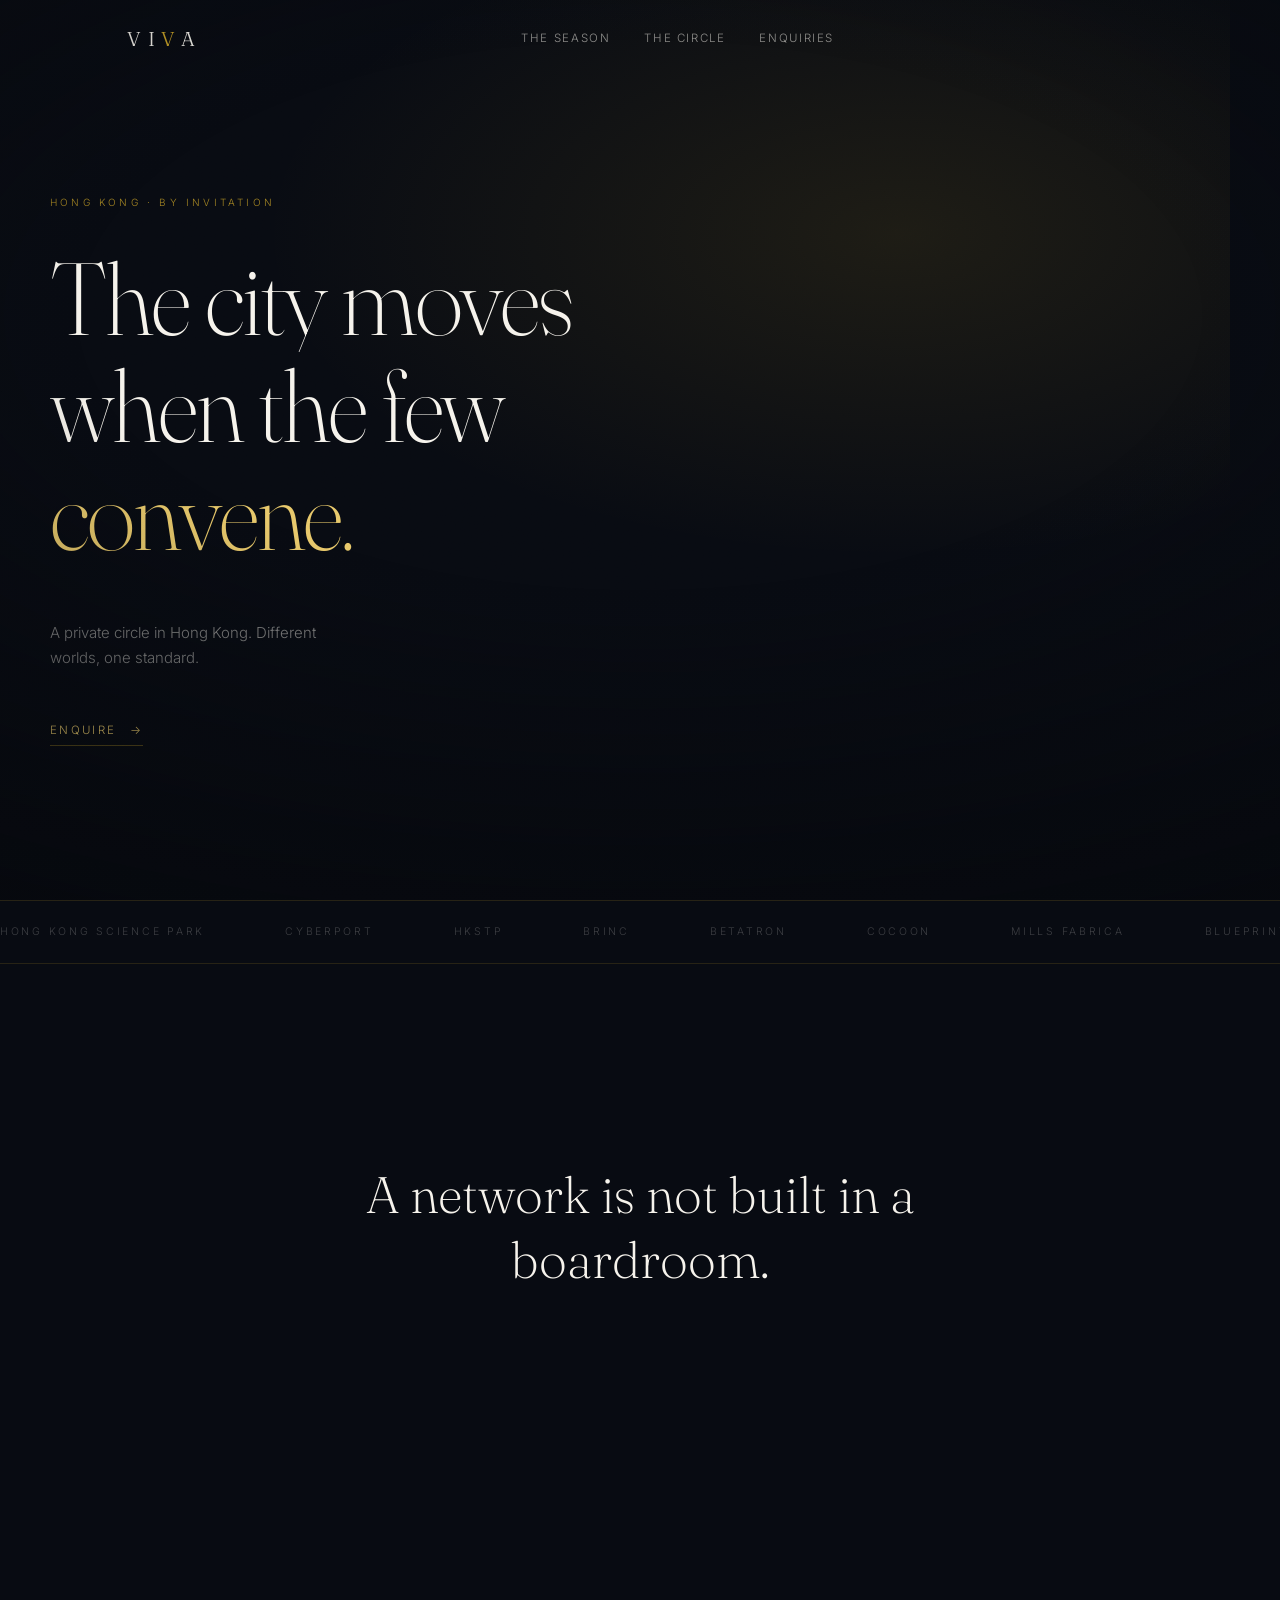
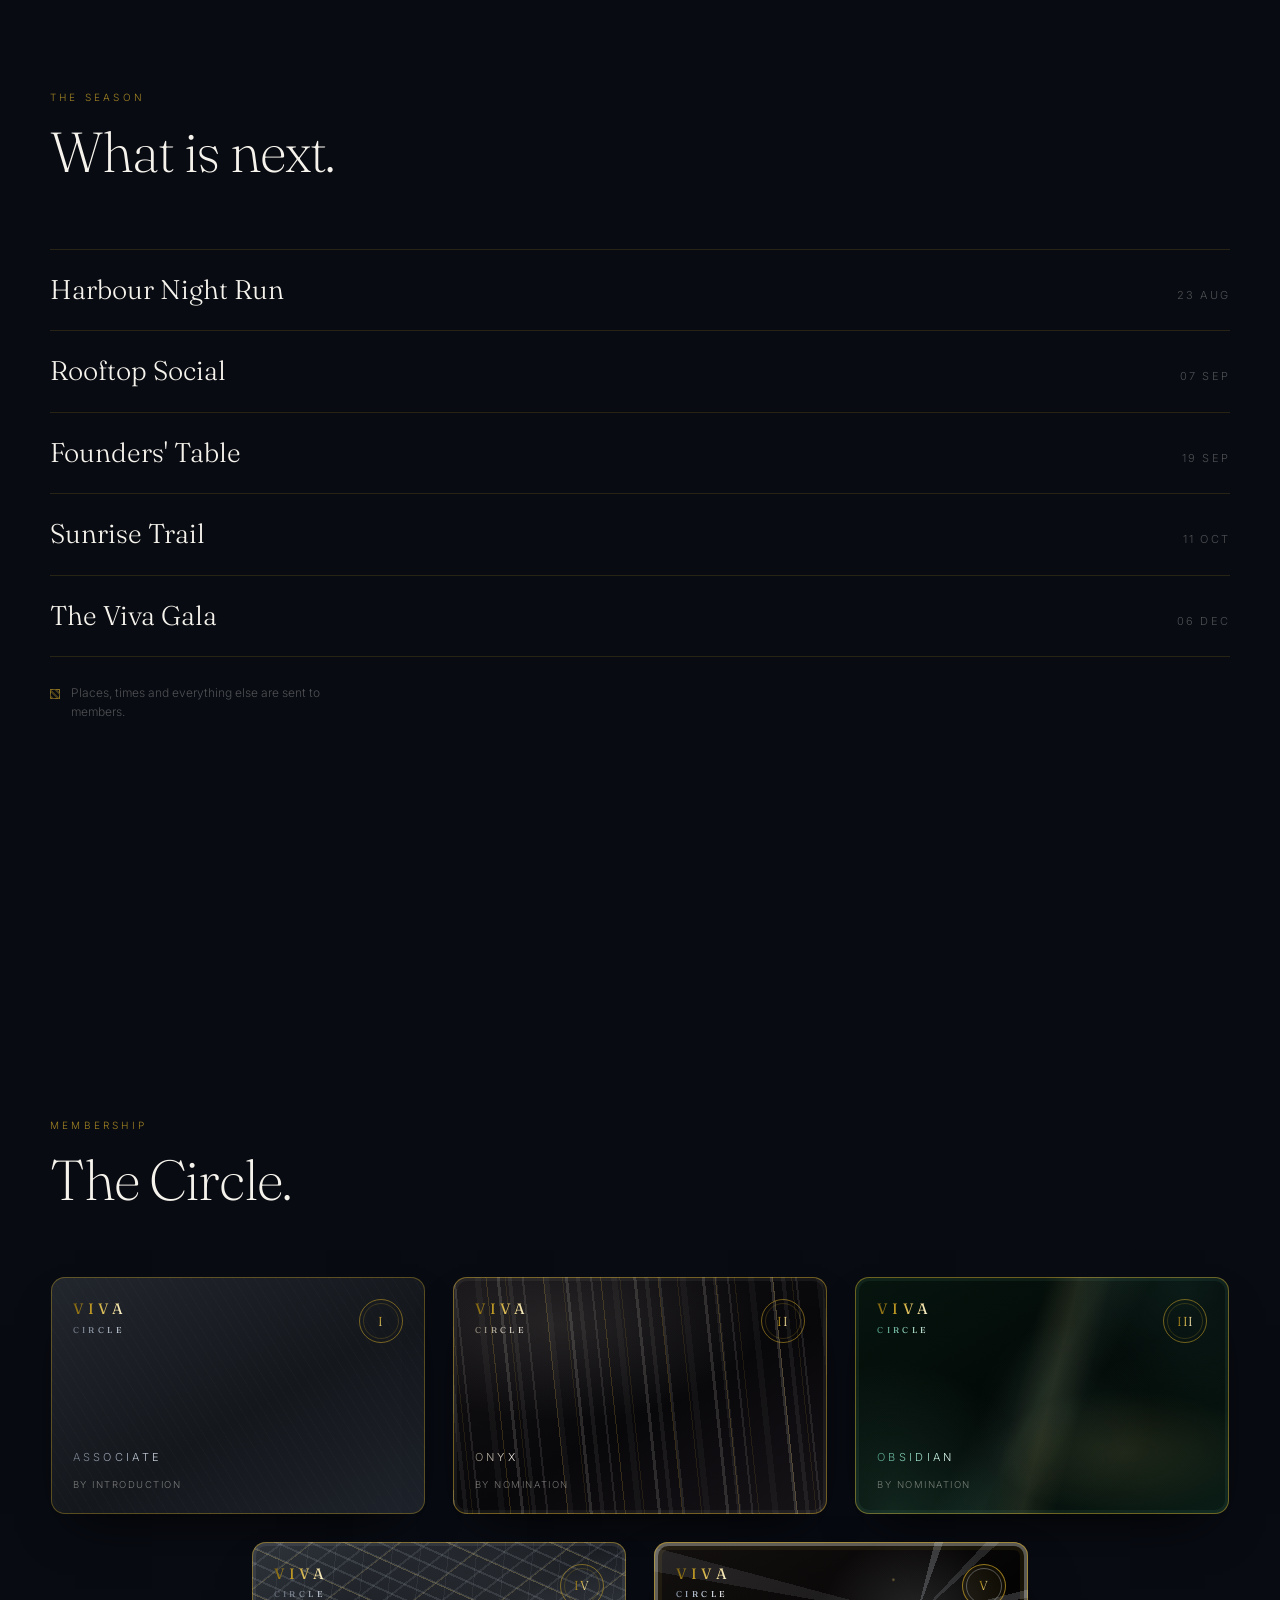
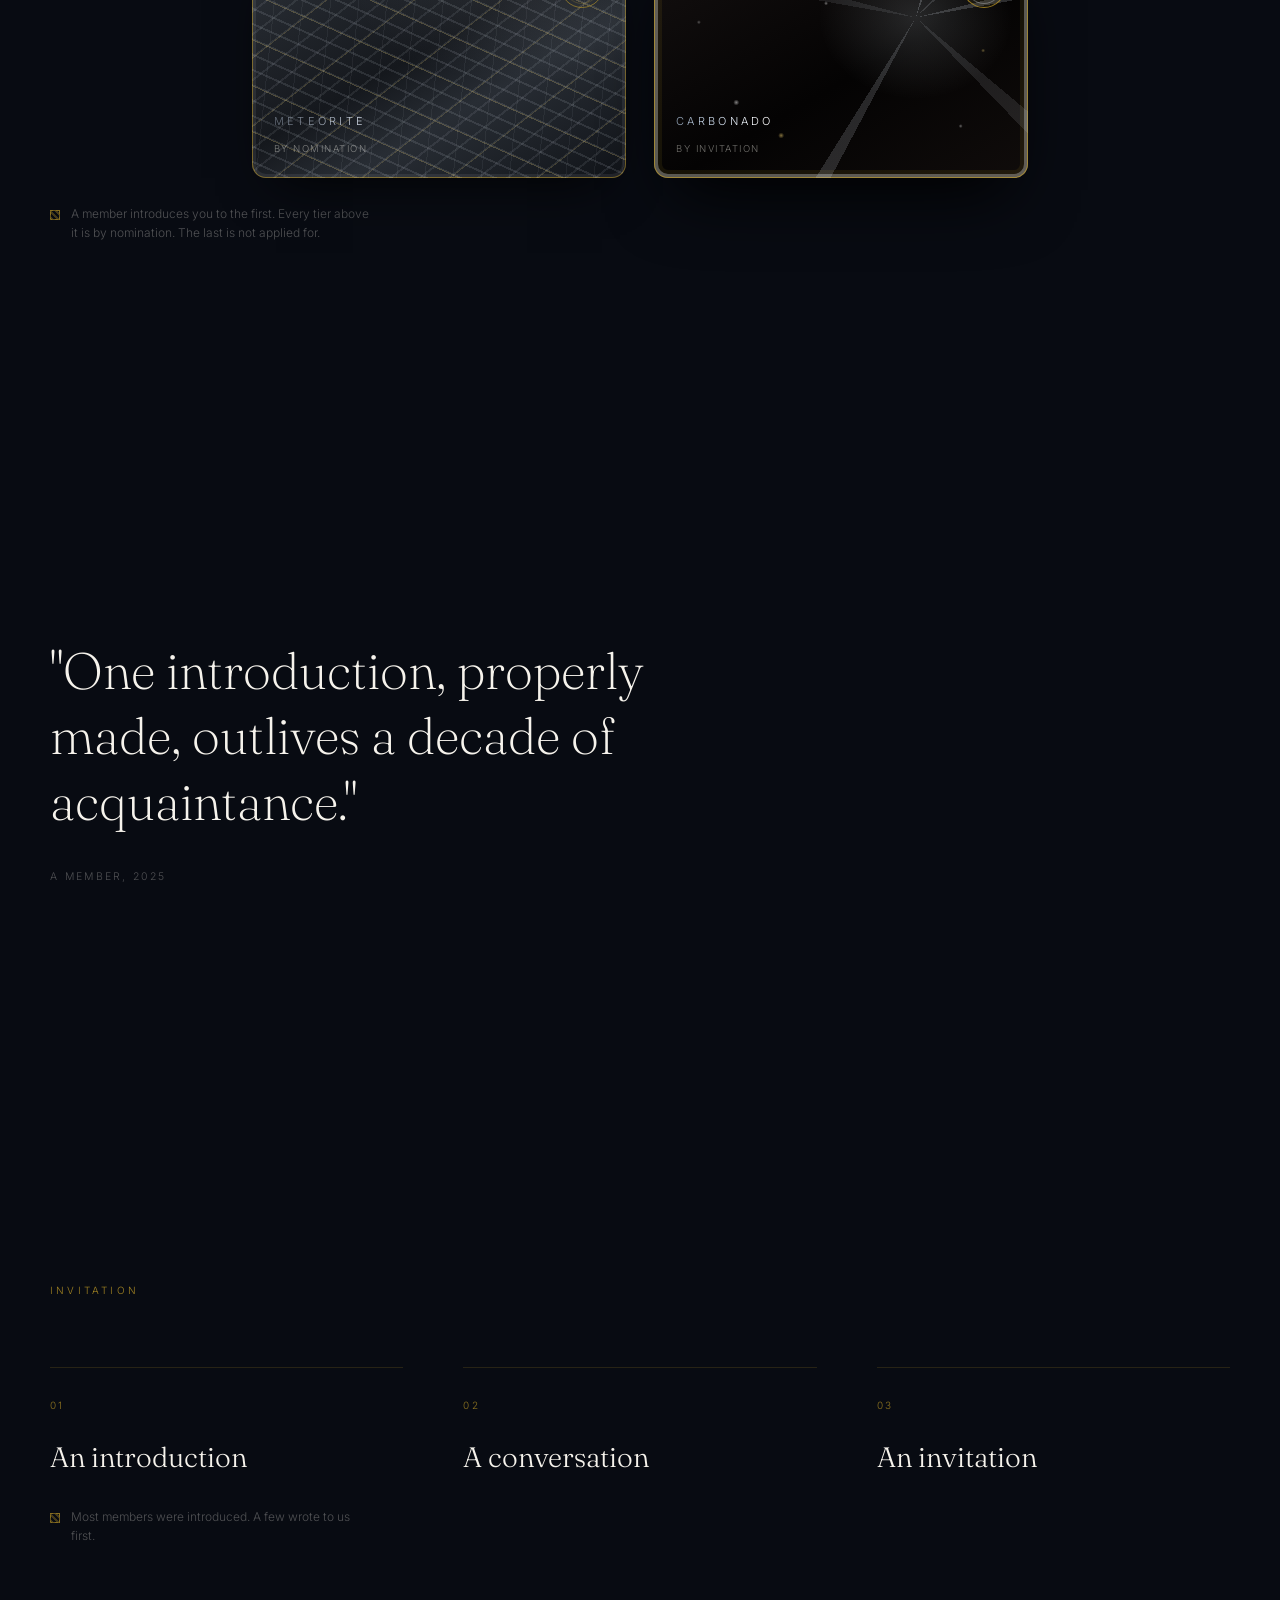
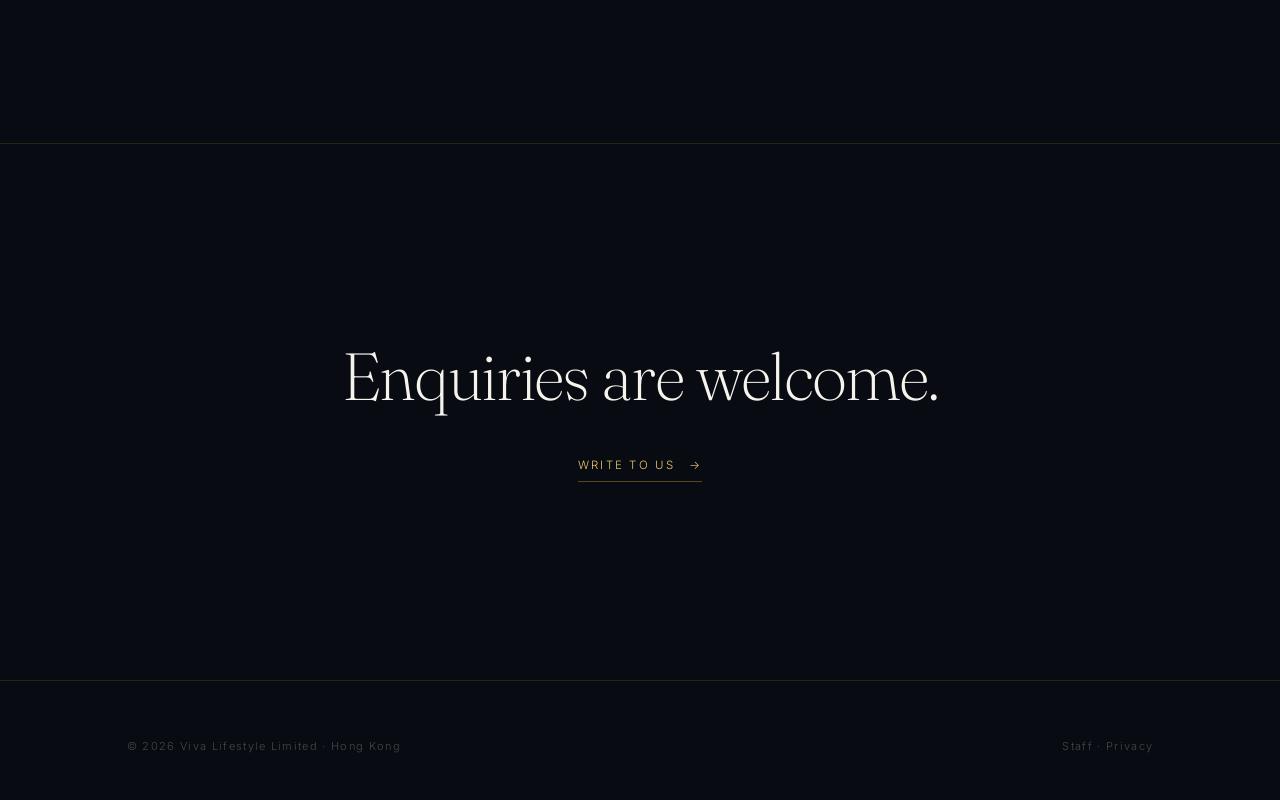
==== commit 73835cbc: "Retire the youth framing; write the circle in a prestige register The circle is no longer a youth bo" ====
--- a/index.html
+++ b/index.html
@@ -8,15 +8,15 @@
 <meta name="theme-color" content="#0A0E17">
 <link rel="preconnect" href="https://fonts.googleapis.com">
 <link rel="preconnect" href="https://fonts.gstatic.com" crossorigin>
-<link href="https://fonts.googleapis.com/css2?family=Fraunces:opsz,wght@9..144,200;9..144,300;9..144,400&family=Inter:wght@300;400&family=Noto+Sans+TC:wght@300;400&family=Noto+Serif+TC:wght@300;400&display=swap" rel="stylesheet">
+<link href="https://fonts.googleapis.com/css2?family=Fraunces:opsz,wght@9..144,200;9..144,300;9..144,400&family=Inter:wght@300;400&display=swap" rel="stylesheet">
 <style>
 :root{
   --ink:#080B12;
   --gold:#C9A227;
   --champagne:#E8C86A;
   --pearl:#F6F3EC;
-  --display:"Fraunces","Noto Serif TC",Georgia,serif;
-  --body:"Inter","Noto Sans TC",system-ui,sans-serif;
+  --display:"Fraunces",Georgia,serif;
+  --body:"Inter",system-ui,sans-serif;
   --pad:clamp(22px,6vw,96px);
   --gap:clamp(120px,22vh,240px);
   --line:rgba(201,162,39,.16);
@@ -302,10 +302,10 @@
   <p class="eyebrow rv">Hong Kong · By invitation</p>
   <h1 class="serif">
     <span class="ln"><span>The city moves</span></span>
-    <span class="ln"><span>when its youth</span></span>
-    <span class="ln"><span><em>connect.</em></span></span>
+    <span class="ln"><span>when the few</span></span>
+    <span class="ln"><span><em>convene.</em></span></span>
   </h1>
-  <p class="sub rv">A private network of young people in Hong Kong.</p>
+  <p class="sub rv">A private circle in Hong Kong. Different worlds, one standard.</p>
   <div class="cta rv">
     <a class="act-link" href="enquiry.html"><span>Enquire</span><em>→</em></a>
   </div>
@@ -399,8 +399,8 @@
 
 <!-- ---------- quote ---------- -->
 <section class="blk wrap">
-  <blockquote class="quote rv">"We came for a Sunday run. We left with a co-founder."</blockquote>
-  <p class="attr rv">Cohort 2025</p>
+  <blockquote class="quote rv">"One introduction, properly made, outlives a decade of acquaintance."</blockquote>
+  <p class="attr rv">A member, 2025</p>
 </section>
 
 <!-- ---------- invitation ---------- -->
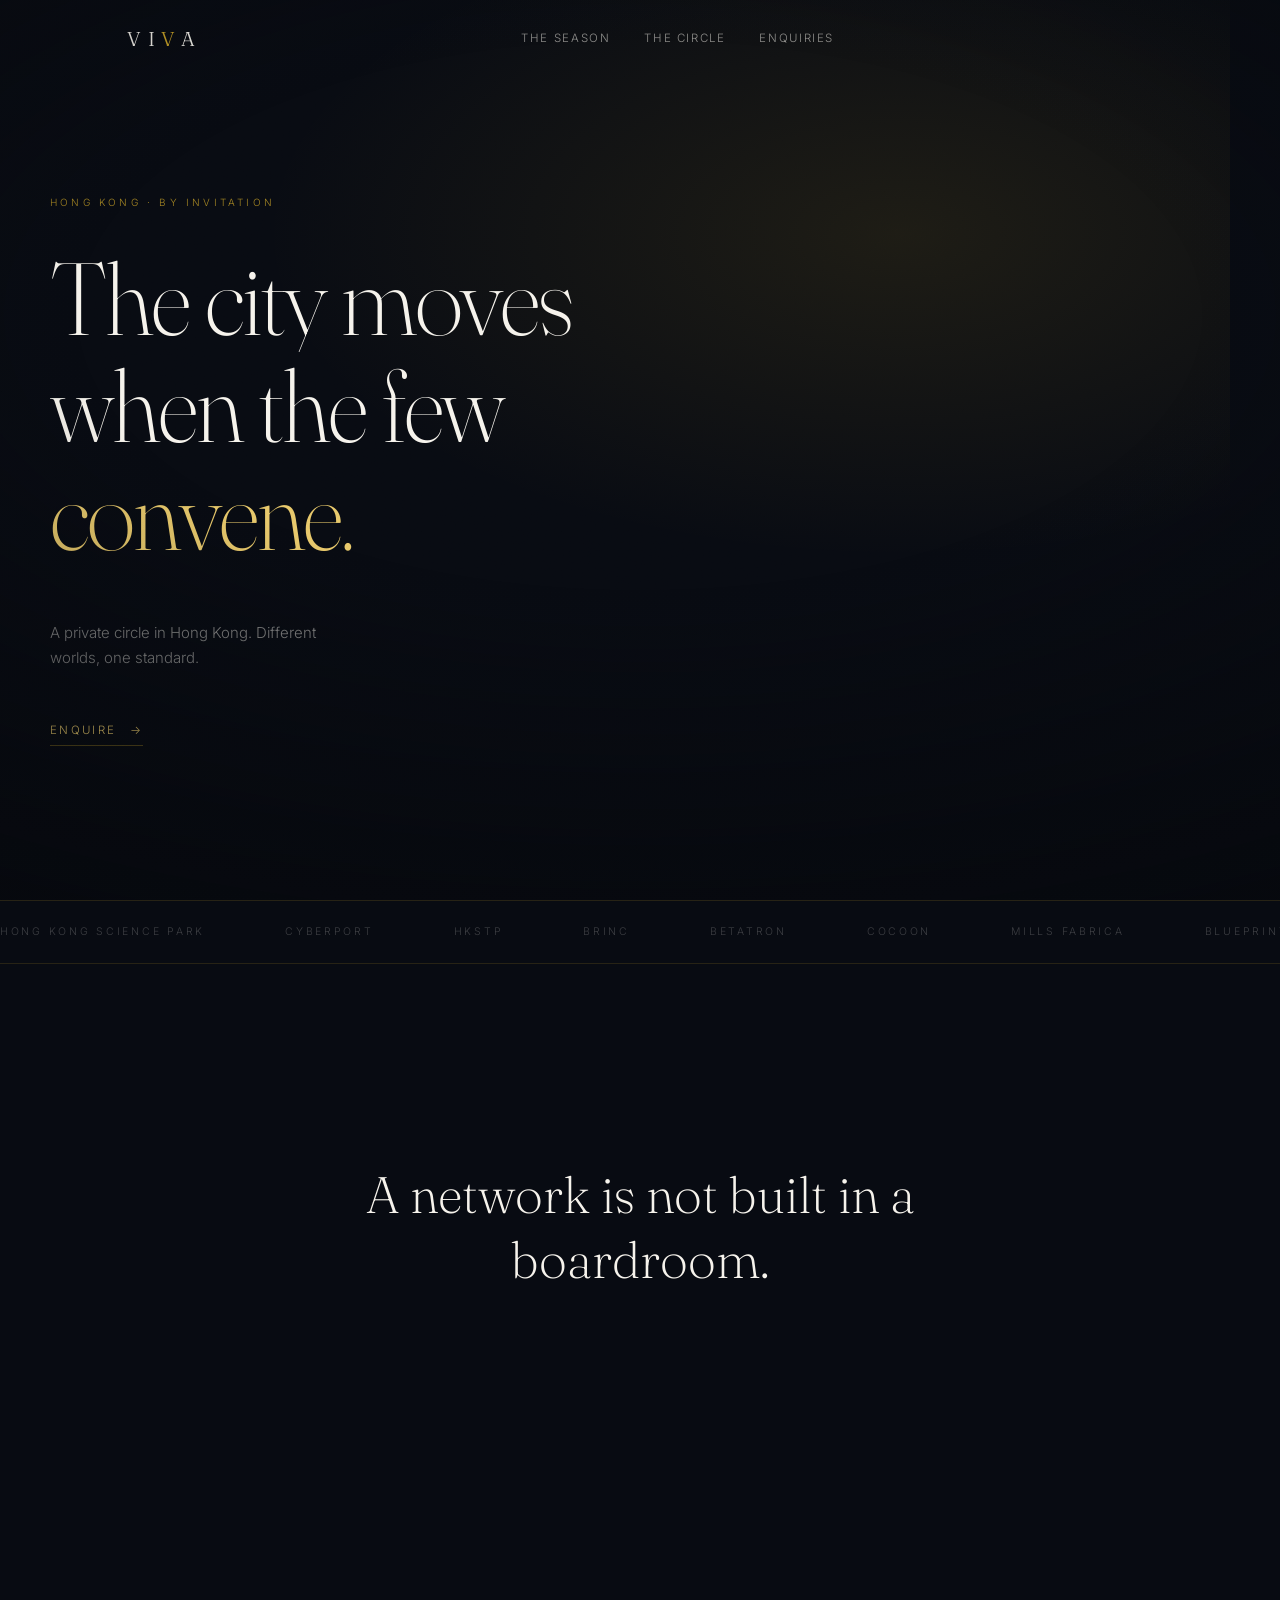
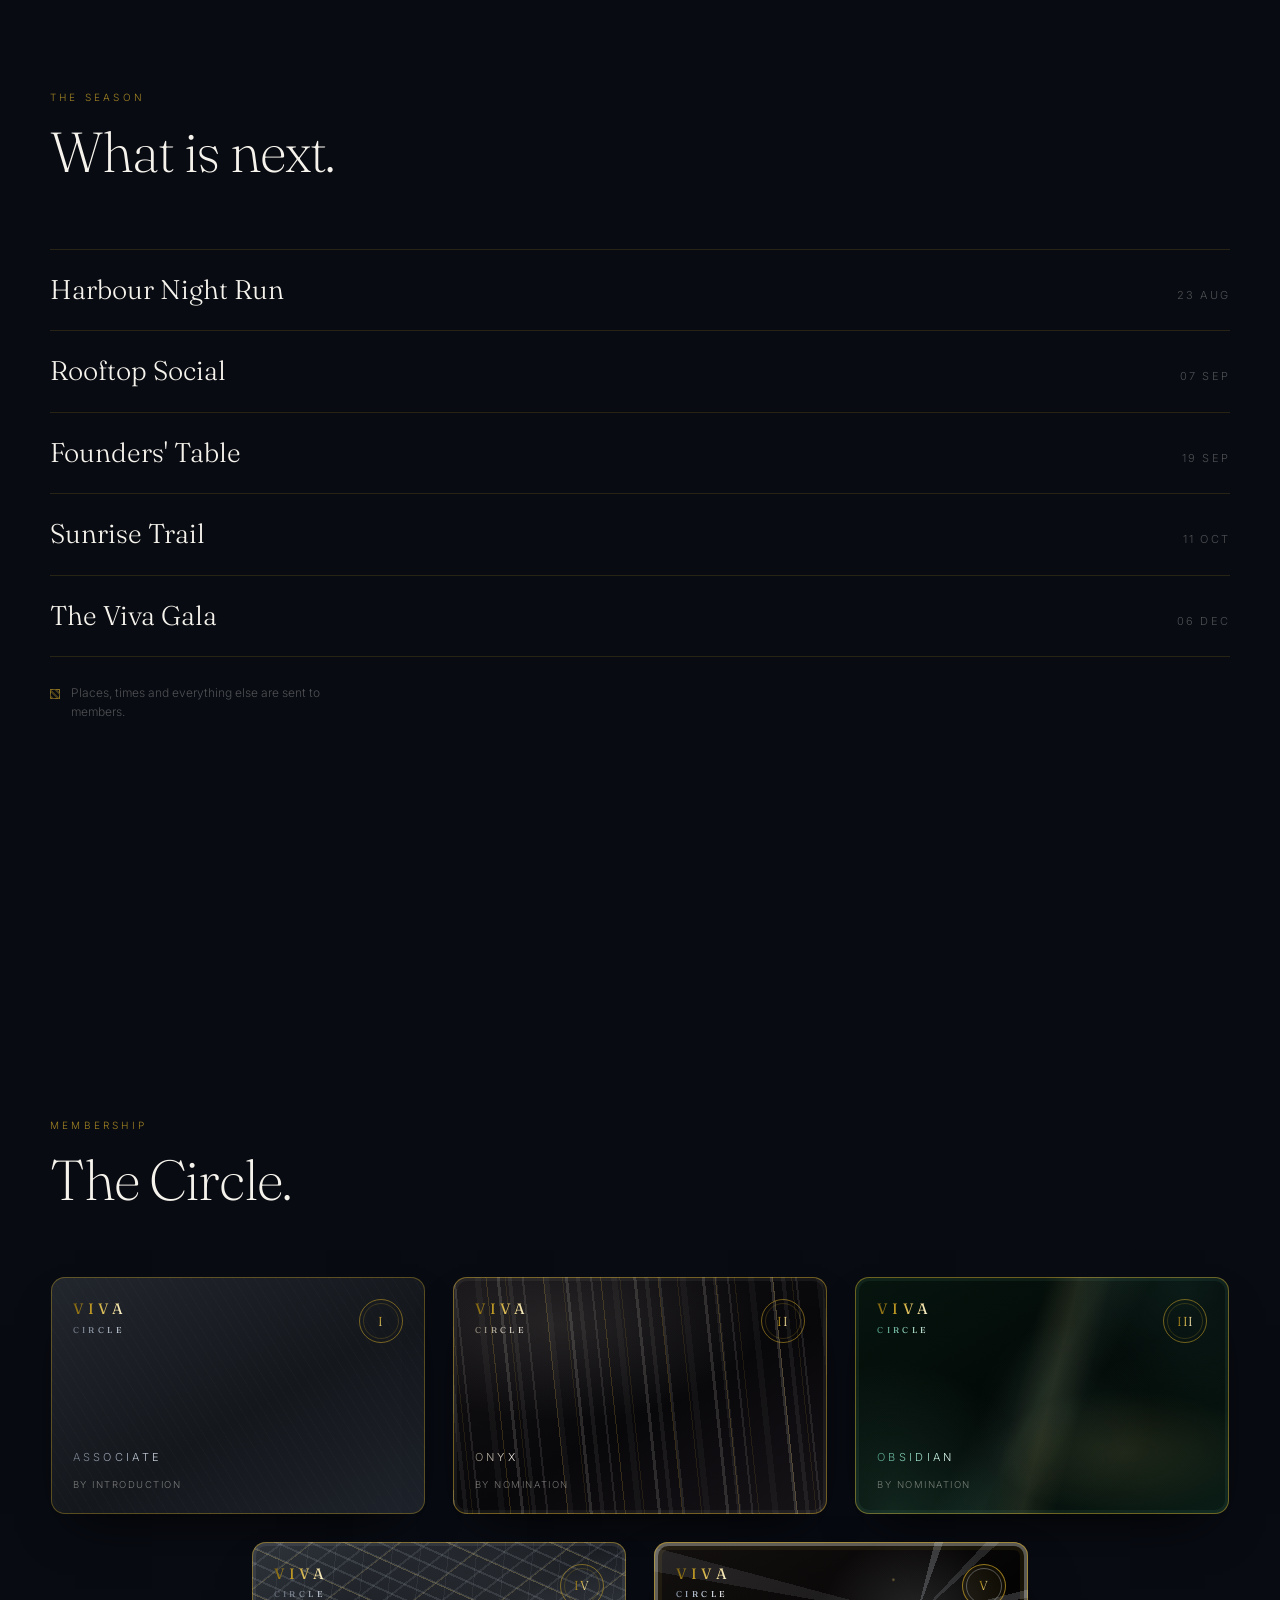
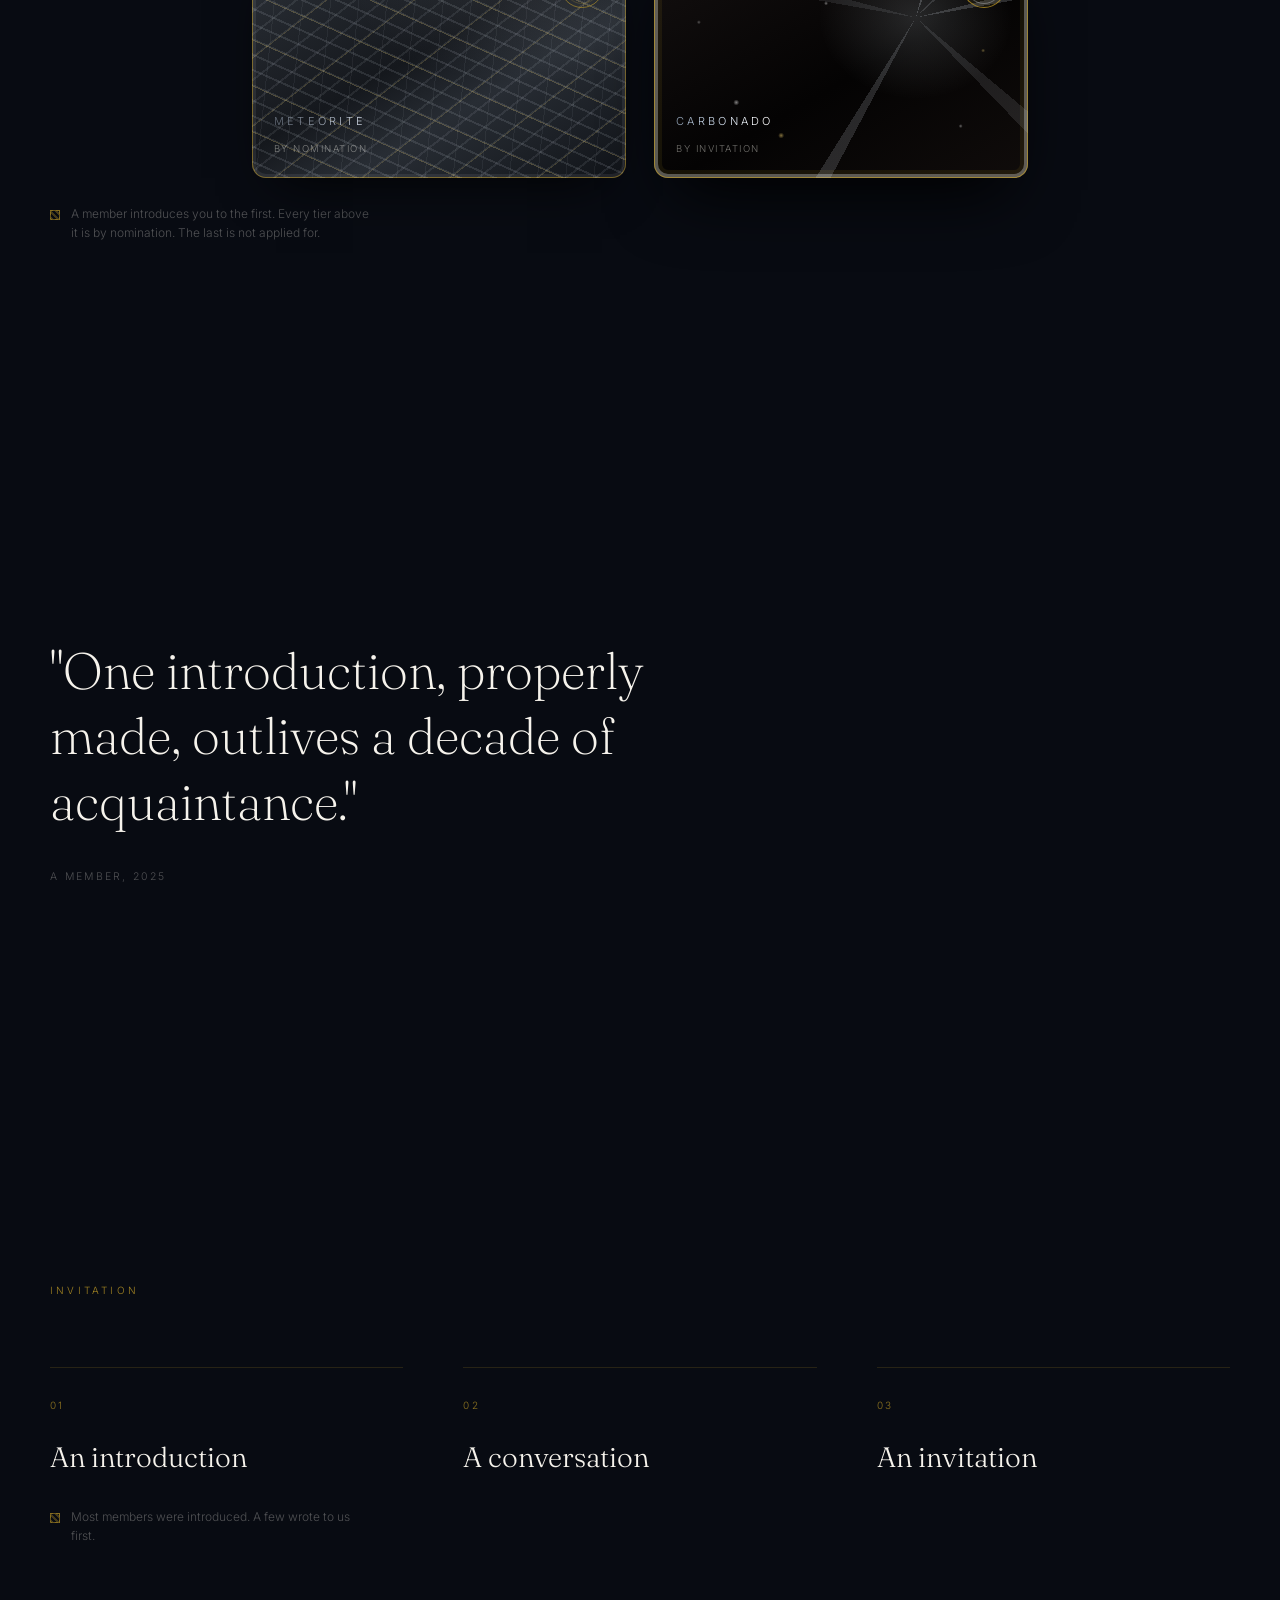
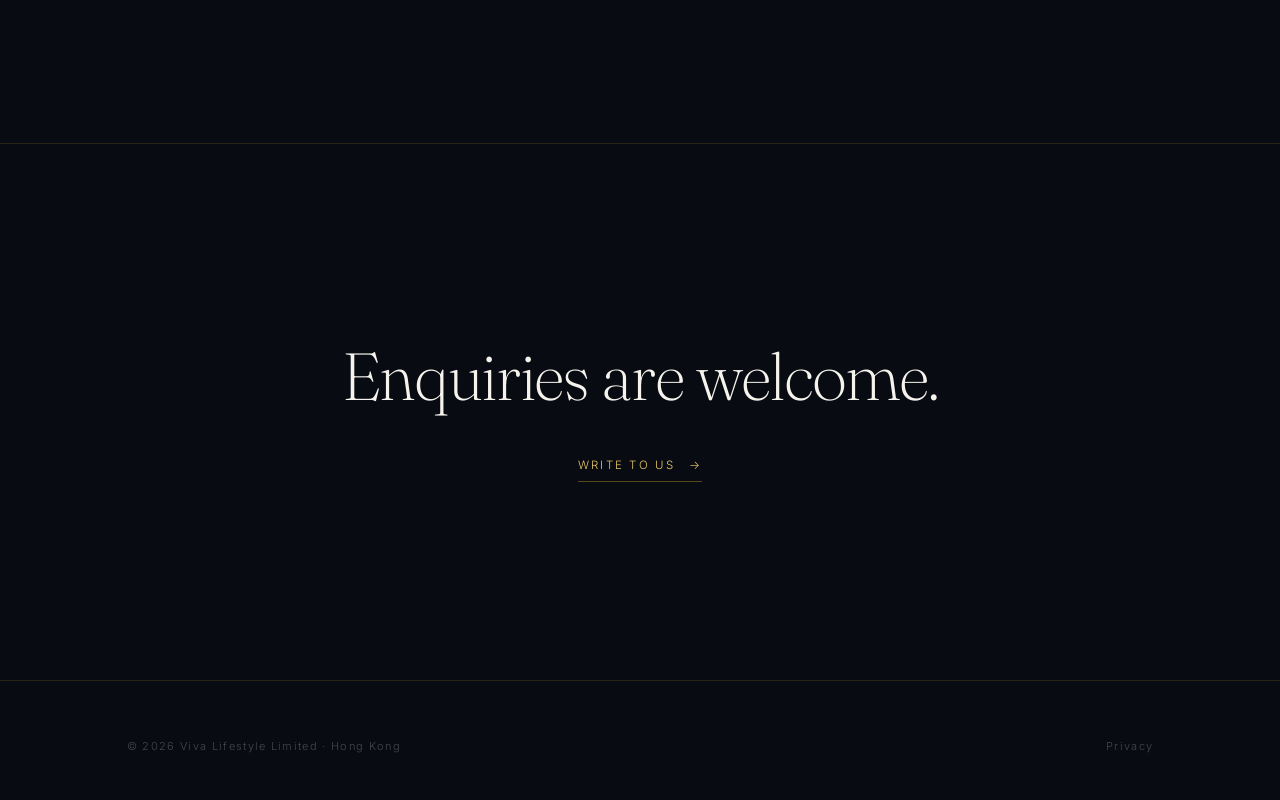
==== commit 22b199d0: "Remove the staff console link from the footer admin.html is deleted in a follow-up commit; this remo" ====
--- a/index.html
+++ b/index.html
@@ -427,7 +427,7 @@
 <footer>
   <div class="wrap fin">
     <span>© 2026 Viva Lifestyle Limited · Hong Kong</span>
-    <span><a href="admin.html">Staff</a> · <span>Privacy</span></span>
+    <span>Privacy</span>
   </div>
 </footer>
 
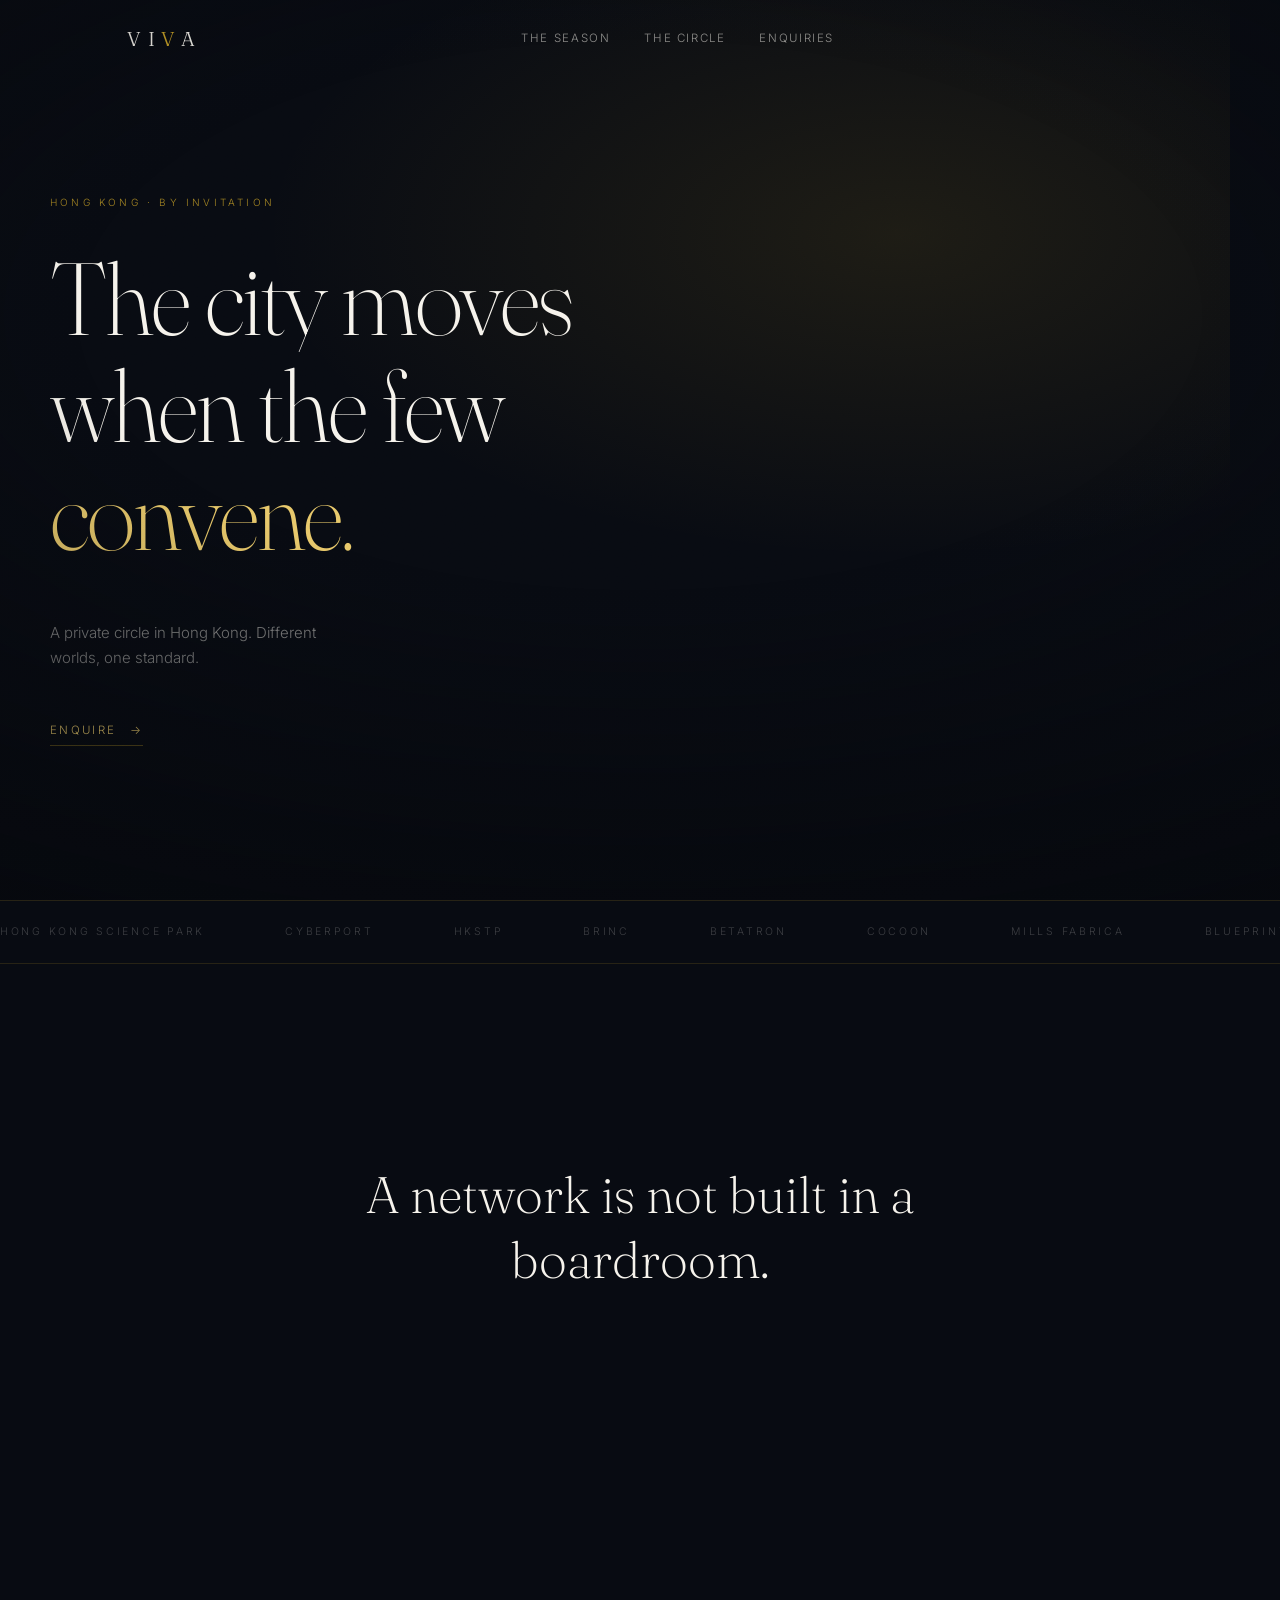
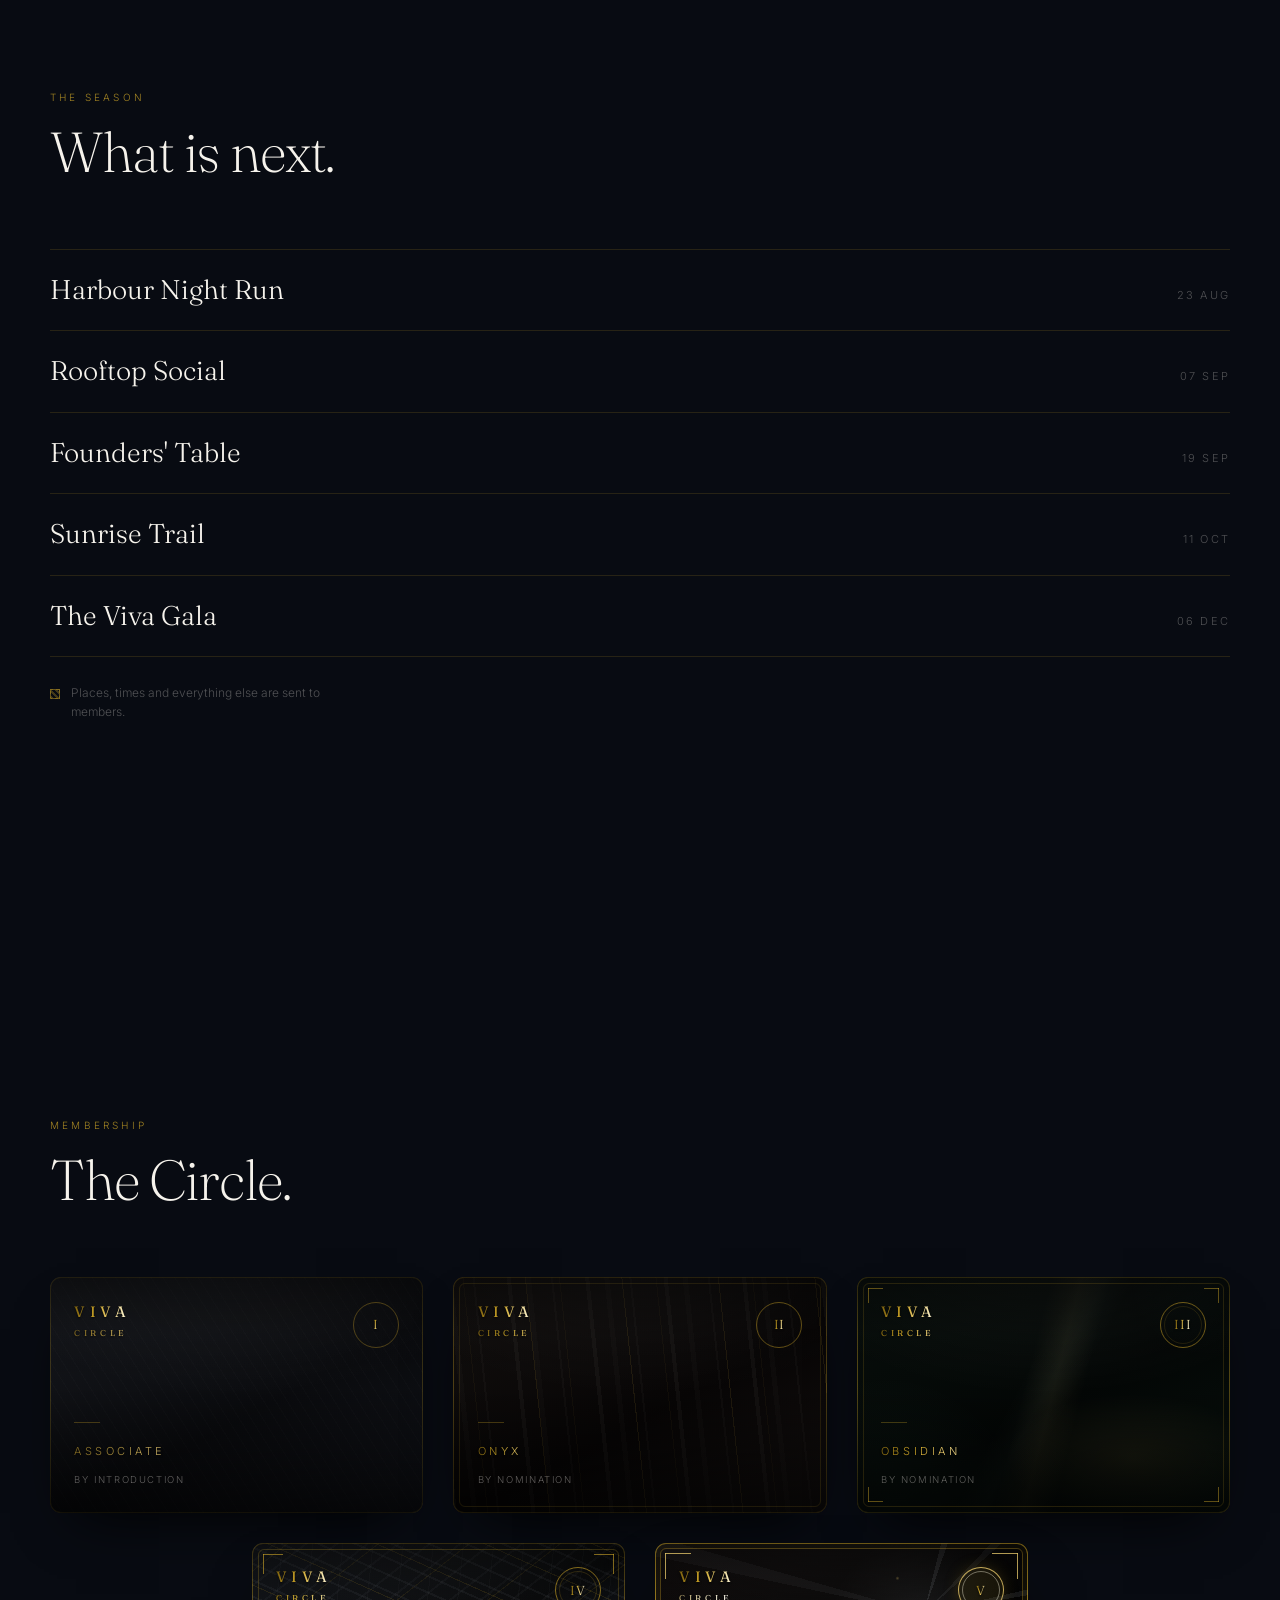
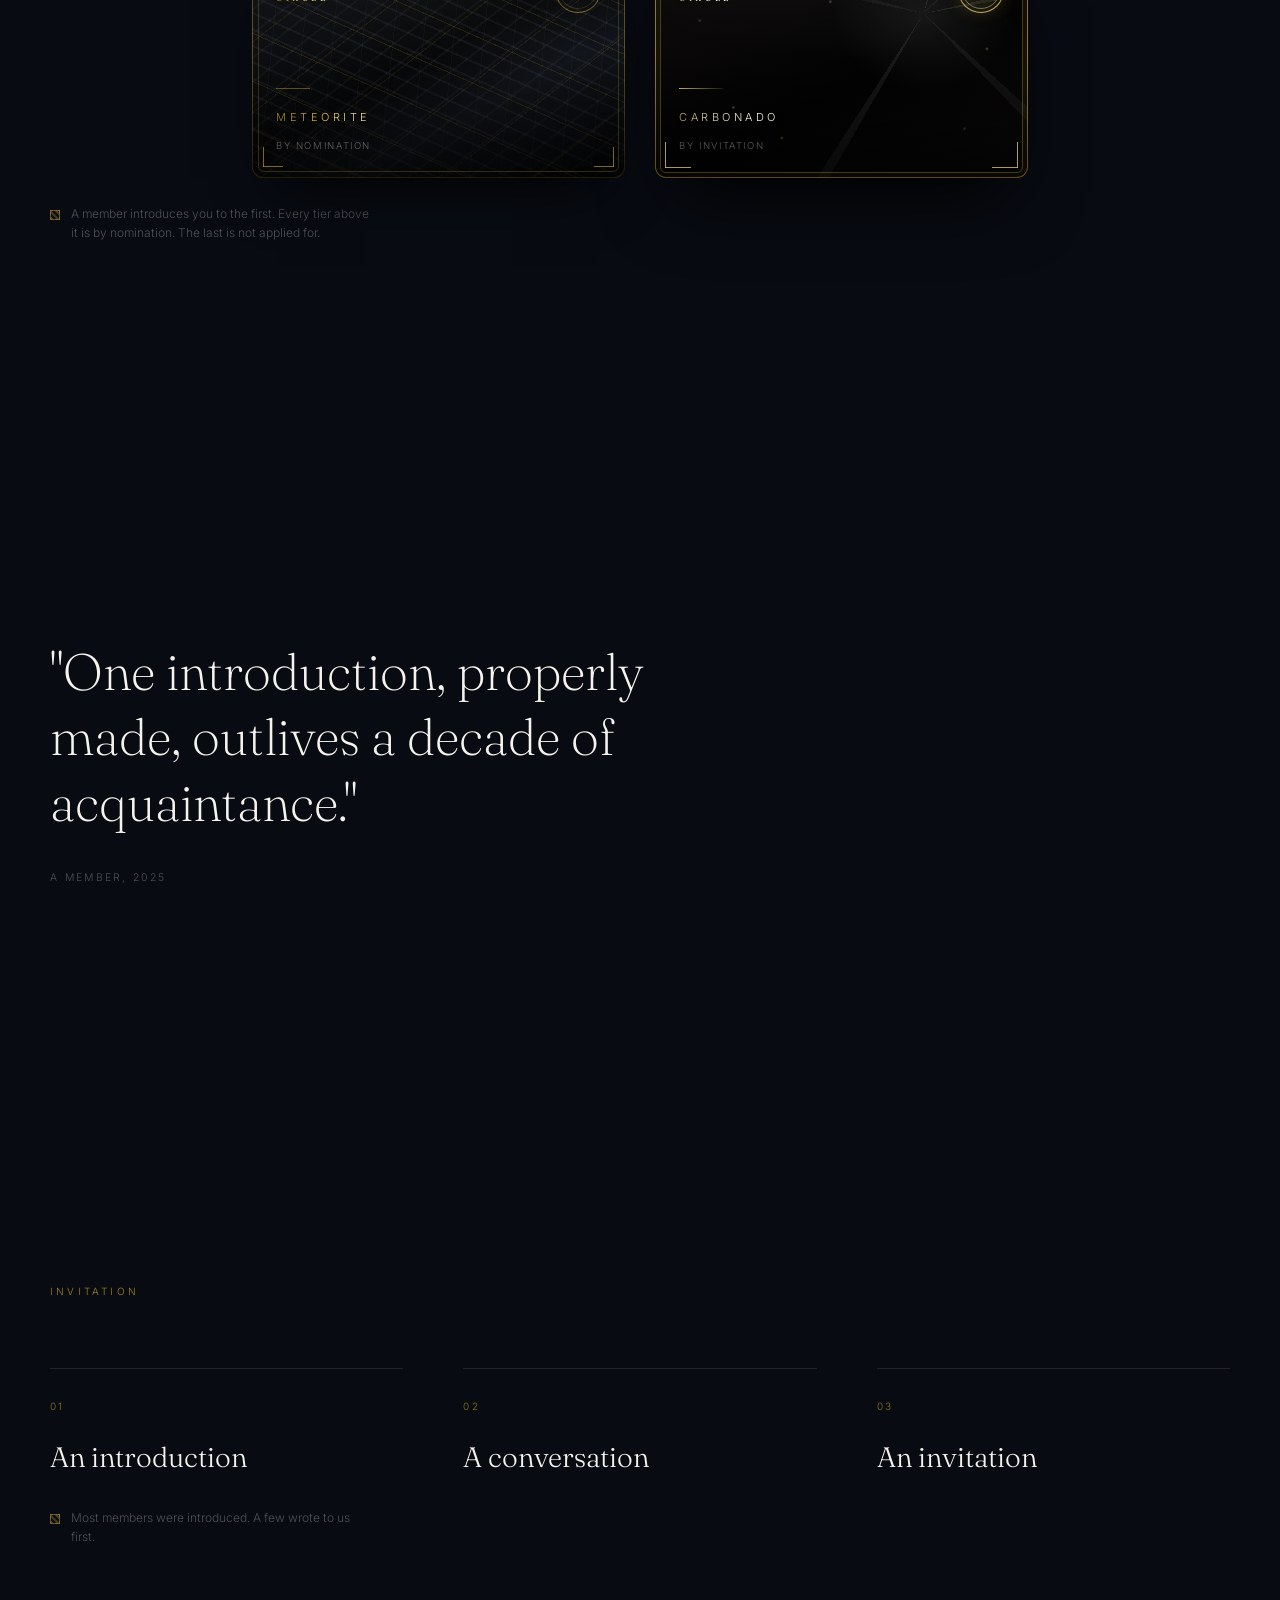
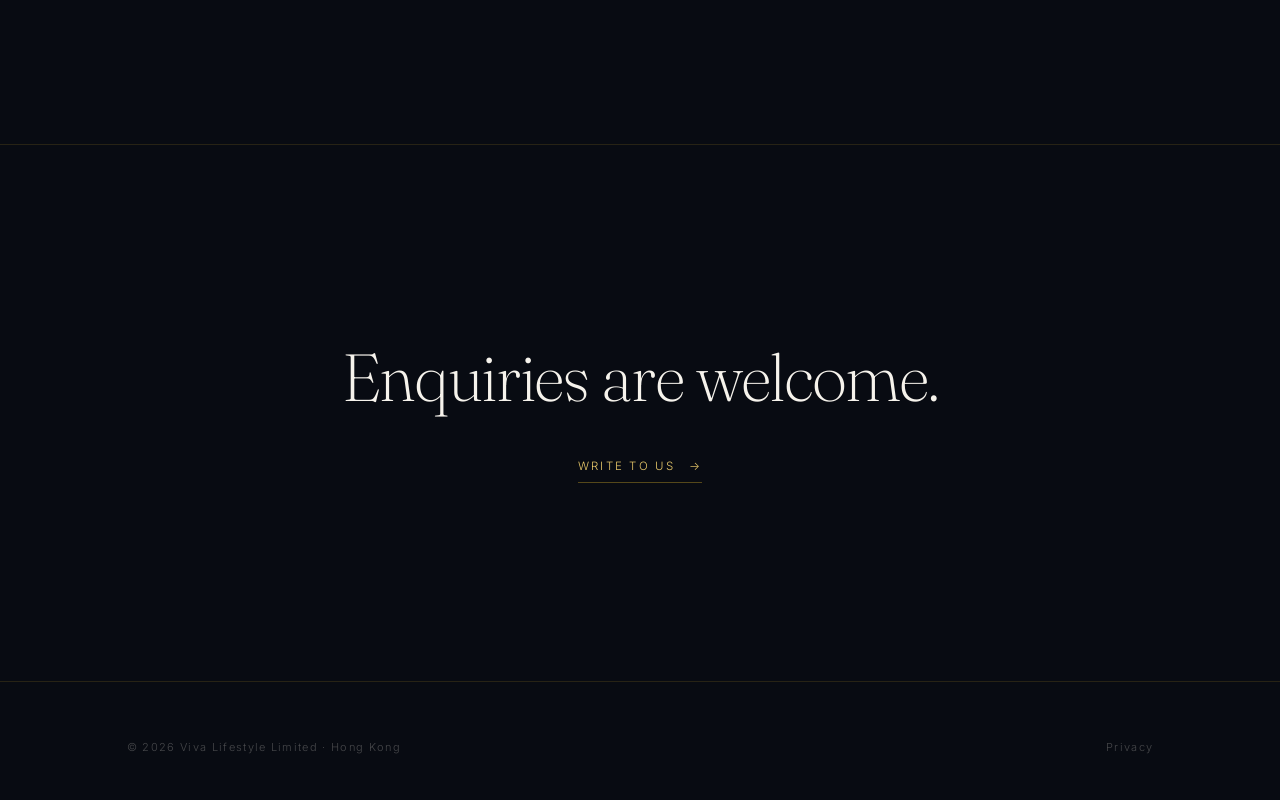
==== commit dcca3adf: "Rebuild the card set in black; rank by gold, not by tone All five cards are now black, mean luminanc" ====
--- a/index.html
+++ b/index.html
@@ -121,122 +121,190 @@
   .foil{-webkit-text-fill-color:var(--gold);background-image:none}}
 @keyframes sheen{to{background-position:300% 0}}
 
-/* ---------- five cards ----------
-   Earlier revisions were five near-black rectangles that read as one card. Each surface
-   is now drawn from what the material actually looks like, which gives the set a real
-   value range: plain graphite, cream-banded black, green-black glass, light etched iron,
-   and a matte charcoal that is the darkest of all. */
-.cards{display:flex;flex-wrap:wrap;justify-content:center;gap:clamp(18px,2.2vw,28px)}
-.card{position:relative;flex:0 1 calc(33.333% - clamp(12px,1.5vw,19px));min-width:250px;
-  aspect-ratio:1.586/1;border-radius:14px;overflow:hidden;color:var(--pearl);
-  padding:22px 22px 20px;display:flex;flex-direction:column;justify-content:space-between;
-  transition:transform .7s cubic-bezier(.22,1,.36,1)}
+/* ---------- The Circle — five black cards ----------
+   All five are black. The set is deliberately NOT differentiated by lightness: an
+   earlier revision tried that and Meteorite came out twice as bright as anything
+   else, which read as a different product rather than a different rank. What
+   escalates instead is how much gold a card is permitted to carry — a single
+   hairline at Associate, a full engraved frame, corner ornament and a filled seal
+   at Carbonado. Rank by architecture, not by tone. The material still shows, but
+   only as texture caught in raking light. */
+.cards{display:flex;flex-wrap:wrap;justify-content:center;gap:clamp(20px,2.4vw,30px)}
+.card{position:relative;flex:0 1 calc(33.333% - clamp(14px,1.6vw,20px));min-width:262px;
+  aspect-ratio:1.586/1;border-radius:11px;overflow:hidden;color:var(--pearl);
+  padding:clamp(21px,1.9vw,27px);display:flex;flex-direction:column;justify-content:space-between;
+  transition:transform .85s cubic-bezier(.22,1,.36,1),box-shadow .85s cubic-bezier(.22,1,.36,1)}
+/* material texture */
 .card::before{content:"";position:absolute;inset:0;pointer-events:none}
-.card::after{content:"";position:absolute;top:-60%;left:-30%;width:55%;height:220%;pointer-events:none;
-  transform:rotate(16deg) translateX(-80%);transition:transform 1.2s cubic-bezier(.22,1,.36,1);
-  background:linear-gradient(100deg,transparent,rgba(255,255,255,.1),transparent)}
-.card:hover{transform:translateY(-8px)}
-.card:hover::after{transform:rotate(16deg) translateX(210%)}
-
-/* I — associate: plain graphite. No pattern at all; the only card without a material. */
-.card[data-t="i"]{background:linear-gradient(150deg,#22262D 0%,#14171C 55%,#1E222A 100%);
-  box-shadow:0 24px 50px -24px rgba(0,0,0,.9),0 0 0 1px rgba(201,162,39,.38) inset}
-.card[data-t="i"]::before{opacity:.3;background-image:
-  repeating-linear-gradient(58deg,rgba(246,243,236,.05) 0 1px,transparent 1px 9px)}
-
-/* II — onyx: black chalcedony, cream banding */
-.card[data-t="ii"]{background:linear-gradient(150deg,#131114 0%,#08070A 55%,#171418 100%);
-  box-shadow:0 24px 50px -24px rgba(0,0,0,.94),0 0 0 1px rgba(201,162,39,.5) inset,
-             0 0 0 4px rgba(238,231,218,.06) inset}
+/* specular sweep on hover */
+.card::after{content:"";position:absolute;top:-60%;left:-30%;width:52%;height:220%;pointer-events:none;
+  transform:rotate(16deg) translateX(-85%);transition:transform 1.35s cubic-bezier(.22,1,.36,1);
+  background:linear-gradient(100deg,transparent,rgba(255,255,255,.09),transparent)}
+.card:hover{transform:translateY(-10px)}
+.card:hover::after{transform:rotate(16deg) translateX(215%)}
+
+/* engraved frame — this is the rank signal */
+.cfr{position:absolute;inset:0;pointer-events:none;border-radius:11px;z-index:1;
+  /* a scrim under the markings — the texture is allowed to be busy because the
+     wordmark and the tier line always sit on their own quiet ground */
+  background-image:linear-gradient(to bottom,rgba(0,0,0,.52) 0%,rgba(0,0,0,.1) 24%,
+    rgba(0,0,0,0) 46%,rgba(0,0,0,.34) 74%,rgba(0,0,0,.68) 100%)}
+.cfr::before,.cfr::after{content:"";position:absolute;pointer-events:none}
+.cfr::before{inset:6px;border-radius:6px;border:1px solid transparent}
+/* corner brackets: eight hairlines, two per corner */
+.cfr::after{inset:11px;background-repeat:no-repeat;background-size:0 0;
+  background-position:left top,left top,right top,right top,left bottom,left bottom,right bottom,right bottom}
+
+/* the vignette every card shares — centre sinks, edges catch the light */
+.card{background-image:radial-gradient(128% 108% at 50% -12%,rgba(255,255,255,.055),transparent 58%)}
+
+/* I — ASSOCIATE. Neutral graphite black, no ornament. The restraint is the mark. */
+.card[data-t="i"]{background-color:#0C0E11;
+  background-image:radial-gradient(128% 108% at 50% -12%,rgba(255,255,255,.05),transparent 58%),
+    linear-gradient(152deg,#16181D 0%,#0A0B0E 56%,#12141A 100%);
+  box-shadow:0 26px 54px -26px rgba(0,0,0,.95),0 0 0 1px rgba(201,162,39,.24) inset}
+.card[data-t="i"]::before{opacity:.5;background-image:
+  repeating-linear-gradient(58deg,rgba(246,243,236,.028) 0 1px,transparent 1px 10px)}
+
+/* II — ONYX. Black chalcedony: parallel banding, one gold vein between the bands. */
+.card[data-t="ii"]{background-color:#080707;
+  background-image:radial-gradient(128% 108% at 50% -12%,rgba(255,255,255,.05),transparent 58%),
+    linear-gradient(152deg,#13100F 0%,#070505 56%,#151110 100%);
+  box-shadow:0 26px 54px -26px rgba(0,0,0,.96),0 0 0 1px rgba(201,162,39,.34) inset}
 .card[data-t="ii"]::before{opacity:1;background-image:
   repeating-linear-gradient(84deg,
-    rgba(240,233,220,.14) 0 3px, transparent 3px 11px,
-    rgba(240,233,220,.065) 11px 15px, transparent 15px 25px,
-    rgba(240,233,220,.1) 25px 27px, transparent 27px 46px,
-    rgba(240,233,220,.04) 46px 52px, transparent 52px 68px),
+    rgba(236,228,214,.038) 0 4px, transparent 4px 19px,
+    rgba(236,228,214,.019) 19px 24px, transparent 24px 44px,
+    rgba(236,228,214,.028) 44px 46px, transparent 46px 78px),
   repeating-linear-gradient(84deg,
-    rgba(226,183,64,.19) 0 1px, transparent 1px 19px,
-    rgba(226,183,64,.1) 19px 20px, transparent 20px 57px),
-  radial-gradient(80% 60% at 28% 20%,rgba(240,233,220,.1),transparent 68%)}
-.card[data-t="ii"]::after{background:linear-gradient(100deg,transparent,rgba(244,238,226,.12),transparent)}
-
-/* III — obsidian: volcanic glass, green-black with a wet sheen */
-.card[data-t="iii"]{background:linear-gradient(150deg,#07150F 0%,#020806 52%,#0A1D16 100%);
-  box-shadow:0 24px 50px -24px rgba(0,0,0,.94),0 0 0 1px rgba(201,162,39,.5) inset,
-             0 0 0 4px rgba(126,222,186,.07) inset}
+    rgba(226,183,64,.1) 0 1px, transparent 1px 34px,
+    rgba(226,183,64,.045) 34px 35px, transparent 35px 96px)}
+.card[data-t="ii"] .cfr::before{border-color:rgba(201,162,39,.13)}
+
+/* III — OBSIDIAN. Volcanic glass: a wet conchoidal sheen, gold flecks in the melt. */
+.card[data-t="iii"]{background-color:#040807;
+  background-image:radial-gradient(128% 108% at 50% -12%,rgba(255,255,255,.05),transparent 58%),
+    linear-gradient(152deg,#080F0C 0%,#030605 54%,#08110D 100%);
+  box-shadow:0 26px 54px -26px rgba(0,0,0,.96),0 0 0 1px rgba(201,162,39,.4) inset}
 .card[data-t="iii"]::before{opacity:1;background-image:
-  radial-gradient(62% 100% at 10% 98%,rgba(112,226,182,.13),transparent 62%),
-  radial-gradient(48% 78% at 88% 6%,rgba(96,206,190,.09),transparent 64%),
-  radial-gradient(34% 56% at 56% 58%,rgba(150,240,206,.055),transparent 70%),
-  linear-gradient(118deg,transparent 40%,rgba(190,250,224,.06) 50%,transparent 60%),
-  radial-gradient(54% 40% at 72% 74%,rgba(232,200,106,.11),transparent 66%),
-  linear-gradient(104deg,transparent 44%,rgba(240,214,130,.09) 52%,transparent 60%)}
-.card[data-t="iii"]::after{background:linear-gradient(100deg,transparent,rgba(180,248,220,.1),transparent)}
-
-/* IV — meteorite: etched iron is light, not black. Widmanstätten lattice, dark markings. */
-.card[data-t="iv"]{background:linear-gradient(150deg,#2E333A 0%,#15181D 46%,#282D34 64%,#101318 100%);
-  box-shadow:0 24px 50px -24px rgba(0,0,0,.9),0 0 0 1px rgba(201,162,39,.5) inset,
-             0 0 0 4px rgba(222,230,240,.08) inset}
+  radial-gradient(58% 94% at 8% 100%,rgba(112,226,182,.05),transparent 62%),
+  radial-gradient(34% 52% at 94% 2%,rgba(96,206,190,.03),transparent 62%),
+  linear-gradient(118deg,transparent 44%,rgba(190,250,224,.022) 50%,transparent 56%),
+  radial-gradient(52% 40% at 74% 76%,rgba(232,200,106,.085),transparent 66%),
+  linear-gradient(104deg,transparent 45%,rgba(240,214,130,.055) 52%,transparent 59%)}
+.card[data-t="iii"] .cfr::before{border-color:rgba(201,162,39,.17)}
+.card[data-t="iii"] .cfr::after{background-size:15px 1px,1px 15px,15px 1px,1px 15px,15px 1px,1px 15px,15px 1px,1px 15px;
+  background-image:linear-gradient(rgba(201,162,39,.46),rgba(201,162,39,.46)),
+    linear-gradient(rgba(201,162,39,.46),rgba(201,162,39,.46)),
+    linear-gradient(rgba(201,162,39,.46),rgba(201,162,39,.46)),
+    linear-gradient(rgba(201,162,39,.46),rgba(201,162,39,.46)),
+    linear-gradient(rgba(201,162,39,.46),rgba(201,162,39,.46)),
+    linear-gradient(rgba(201,162,39,.46),rgba(201,162,39,.46)),
+    linear-gradient(rgba(201,162,39,.46),rgba(201,162,39,.46)),
+    linear-gradient(rgba(201,162,39,.46),rgba(201,162,39,.46))}
+
+/* IV — METEORITE. Widmanstätten lattice, gold inlay along the crossing bands.
+   Etched iron is pale in life; here it is held down to a blue-black so the card
+   sits in the set, and the lattice does the identifying instead of the tone. */
+.card[data-t="iv"]{background-color:#06070A;
+  background-image:radial-gradient(128% 108% at 50% -12%,rgba(255,255,255,.05),transparent 58%),
+    linear-gradient(152deg,#14171D 0%,#070809 48%,#12151B 66%,#050608 100%);
+  box-shadow:0 28px 58px -26px rgba(0,0,0,.97),0 0 0 1px rgba(201,162,39,.46) inset}
 .card[data-t="iv"]::before{opacity:1;background-image:
-  /* light pools under the wordmark and the tier line so the etched marks stay readable */
-  repeating-linear-gradient(24deg,rgba(222,230,240,.115) 0 2px,transparent 2px 14px),
-  repeating-linear-gradient(-38deg,rgba(222,230,240,.085) 0 2px,transparent 2px 18px),
-  repeating-linear-gradient(96deg,rgba(222,230,240,.06) 0 1px,transparent 1px 28px),
-  repeating-linear-gradient(24deg,rgba(201,162,39,.2) 0 1px,transparent 1px 42px),
-  repeating-linear-gradient(-38deg,rgba(201,162,39,.15) 0 1px,transparent 1px 54px),
-  radial-gradient(70% 54% at 74% 24%,rgba(226,232,240,.08),transparent 66%)}
-.card[data-t="iv"]::after{background:linear-gradient(100deg,transparent,rgba(226,232,240,.11),transparent)}
-
-/* V — carbonado: matte, porous, the darkest of the five. Crystalline speckle, white edge. */
-.card[data-t="v"]{background:linear-gradient(150deg,#141010 0%,#040303 55%,#100C0B 100%);
-  box-shadow:0 34px 68px -22px rgba(0,0,0,1),0 0 0 1px rgba(201,162,39,.62) inset,
-             0 0 0 4px rgba(244,248,255,.3) inset,0 0 0 8px rgba(201,162,39,.09) inset}
+  repeating-linear-gradient(24deg,rgba(214,224,238,.055) 0 2px,transparent 2px 15px),
+  repeating-linear-gradient(-38deg,rgba(214,224,238,.04) 0 2px,transparent 2px 19px),
+  repeating-linear-gradient(96deg,rgba(214,224,238,.026) 0 1px,transparent 1px 30px),
+  repeating-linear-gradient(24deg,rgba(201,162,39,.15) 0 1px,transparent 1px 44px),
+  repeating-linear-gradient(-38deg,rgba(201,162,39,.11) 0 1px,transparent 1px 56px)}
+.card[data-t="iv"] .cfr::before{border-color:rgba(201,162,39,.24)}
+.card[data-t="iv"] .cfr::after{background-size:20px 1px,1px 20px,20px 1px,1px 20px,20px 1px,1px 20px,20px 1px,1px 20px;
+  background-image:linear-gradient(rgba(201,162,39,.62),rgba(201,162,39,.62)),
+    linear-gradient(rgba(201,162,39,.62),rgba(201,162,39,.62)),
+    linear-gradient(rgba(201,162,39,.62),rgba(201,162,39,.62)),
+    linear-gradient(rgba(201,162,39,.62),rgba(201,162,39,.62)),
+    linear-gradient(rgba(201,162,39,.62),rgba(201,162,39,.62)),
+    linear-gradient(rgba(201,162,39,.62),rgba(201,162,39,.62)),
+    linear-gradient(rgba(201,162,39,.62),rgba(201,162,39,.62)),
+    linear-gradient(rgba(201,162,39,.62),rgba(201,162,39,.62))}
+
+/* V — CARBONADO. Near true black, matte and porous. A crystalline burst, gold
+   grains among the speckle, and the only card that carries a full double frame. */
+.card[data-t="v"]{background-color:#020202;
+  background-image:radial-gradient(128% 108% at 50% -12%,rgba(255,255,255,.06),transparent 58%),
+    linear-gradient(152deg,#100C0C 0%,#020202 56%,#0D0A0A 100%);
+  box-shadow:0 38px 76px -24px rgba(0,0,0,1),0 0 0 1px rgba(201,162,39,.62) inset,
+             0 0 0 5px rgba(201,162,39,.07) inset}
 .card[data-t="v"]::before{opacity:1;background-image:
-  conic-gradient(from 14deg at 70% 32%,
-    rgba(236,244,255,.2) 0deg 6deg,transparent 6deg 29deg,
-    rgba(236,244,255,.13) 29deg 34deg,transparent 34deg 62deg,
-    rgba(236,244,255,.17) 62deg 66deg,transparent 66deg 116deg,
-    rgba(236,244,255,.1) 116deg 122deg,transparent 122deg 194deg,
-    rgba(236,244,255,.15) 194deg 198deg,transparent 198deg 266deg,
-    rgba(236,244,255,.09) 266deg 271deg,transparent 271deg 360deg),
-  radial-gradient(3px 3px at 22% 68%,rgba(255,255,255,.5),transparent),
-  radial-gradient(2px 2px at 46% 26%,rgba(255,255,255,.42),transparent),
-  radial-gradient(2px 2px at 82% 78%,rgba(255,255,255,.38),transparent),
-  radial-gradient(2px 2px at 12% 34%,rgba(255,255,255,.3),transparent),
-  radial-gradient(3px 3px at 34% 82%,rgba(232,200,106,.55),transparent),
-  radial-gradient(2px 2px at 64% 16%,rgba(232,200,106,.45),transparent),
-  radial-gradient(2px 2px at 88% 46%,rgba(232,200,106,.4),transparent),
-  radial-gradient(36% 48% at 70% 32%,rgba(236,246,255,.14),transparent 72%)}
-.card[data-t="v"]::after{background:linear-gradient(100deg,transparent,rgba(240,248,255,.14),transparent)}
+  conic-gradient(from 14deg at 72% 30%,
+    rgba(236,244,255,.11) 0deg 5deg,transparent 5deg 30deg,
+    rgba(236,244,255,.07) 30deg 34deg,transparent 34deg 63deg,
+    rgba(236,244,255,.09) 63deg 66deg,transparent 66deg 118deg,
+    rgba(236,244,255,.055) 118deg 122deg,transparent 122deg 196deg,
+    rgba(236,244,255,.08) 196deg 199deg,transparent 199deg 268deg,
+    rgba(236,244,255,.05) 268deg 272deg,transparent 272deg 360deg),
+  radial-gradient(2px 2px at 21% 70%,rgba(255,255,255,.36),transparent),
+  radial-gradient(2px 2px at 47% 25%,rgba(255,255,255,.3),transparent),
+  radial-gradient(2px 2px at 83% 79%,rgba(255,255,255,.26),transparent),
+  radial-gradient(2px 2px at 12% 33%,rgba(255,255,255,.2),transparent),
+  radial-gradient(2px 2px at 34% 83%,rgba(232,200,106,.5),transparent),
+  radial-gradient(2px 2px at 65% 15%,rgba(232,200,106,.42),transparent),
+  radial-gradient(2px 2px at 89% 45%,rgba(232,200,106,.36),transparent),
+  radial-gradient(34% 46% at 72% 30%,rgba(236,246,255,.075),transparent 72%)}
+.card[data-t="v"] .cfr{box-shadow:0 0 0 1px rgba(201,162,39,.3) inset}
+.card[data-t="v"] .cfr::before{inset:5px;border-color:rgba(201,162,39,.34)}
+.card[data-t="v"] .cfr::after{inset:10px;
+  background-size:26px 1px,1px 26px,26px 1px,1px 26px,26px 1px,1px 26px,26px 1px,1px 26px;
+  background-image:linear-gradient(rgba(226,196,104,.78),rgba(226,196,104,.78)),
+    linear-gradient(rgba(226,196,104,.78),rgba(226,196,104,.78)),
+    linear-gradient(rgba(226,196,104,.78),rgba(226,196,104,.78)),
+    linear-gradient(rgba(226,196,104,.78),rgba(226,196,104,.78)),
+    linear-gradient(rgba(226,196,104,.78),rgba(226,196,104,.78)),
+    linear-gradient(rgba(226,196,104,.78),rgba(226,196,104,.78)),
+    linear-gradient(rgba(226,196,104,.78),rgba(226,196,104,.78)),
+    linear-gradient(rgba(226,196,104,.78),rgba(226,196,104,.78))}
 
 /* card furniture */
 .cwm{position:relative;z-index:2;font-family:var(--display);font-weight:400;font-size:15px;
-  letter-spacing:.28em;line-height:1.35}
-.cwm small{display:block;font-size:8.5px;letter-spacing:.4em;font-weight:400;margin-top:5px}
-.cseal{width:44px;height:44px;border-radius:50%;flex:none;display:flex;align-items:center;
-  justify-content:center;position:relative;z-index:2;border:1px solid rgba(201,162,39,.55)}
-.cseal::before{content:"";position:absolute;inset:3px;border-radius:50%;border:1px solid rgba(201,162,39,.22)}
-.cseal i{font-style:normal;font-family:var(--display);font-size:13px;letter-spacing:.06em;line-height:1}
-.card[data-t="v"] .cseal{border-color:rgba(201,162,39,.7);background-color:rgba(201,162,39,.06)}
-.card[data-t="v"] .cseal::before{border-color:rgba(244,248,255,.3)}
+  letter-spacing:.3em;line-height:1.35;filter:drop-shadow(0 1px 1px rgba(0,0,0,.75))}
+.cwm small{display:block;font-size:8.5px;letter-spacing:.42em;font-weight:400;margin-top:6px}
+.cseal{width:46px;height:46px;border-radius:50%;flex:none;display:flex;align-items:center;
+  justify-content:center;position:relative;z-index:2;border:1px solid rgba(201,162,39,.36)}
+.cseal::before{content:"";position:absolute;inset:3px;border-radius:50%;border:1px solid transparent}
+.cseal i{font-style:normal;font-family:var(--display);font-size:13px;letter-spacing:.06em;line-height:1;
+  filter:drop-shadow(0 1px 1px rgba(0,0,0,.8))}
+.card[data-t="ii"] .cseal{border-color:rgba(201,162,39,.46)}
+.card[data-t="iii"] .cseal{border-color:rgba(201,162,39,.54)}
+.card[data-t="iii"] .cseal::before{border-color:rgba(201,162,39,.14)}
+.card[data-t="iv"] .cseal{border-color:rgba(201,162,39,.64)}
+.card[data-t="iv"] .cseal::before{border-color:rgba(201,162,39,.2)}
+.card[data-t="v"] .cseal{border-color:rgba(226,196,104,.85);background-color:rgba(201,162,39,.09);
+  box-shadow:0 0 18px -4px rgba(201,162,39,.35)}
+.card[data-t="v"] .cseal::before{border-color:rgba(244,238,214,.42)}
 .chd{display:flex;justify-content:space-between;align-items:flex-start}
 .cft{position:relative;z-index:2}
-.cft .t{font-size:11px;letter-spacing:.3em;text-transform:uppercase}
-.cft .s{display:block;font-size:9.5px;letter-spacing:.16em;text-transform:uppercase;margin-top:8px;
-  color:rgba(246,243,236,.45)}
-
-
-/* marking metal per stone */
-.foil.pew{background-image:linear-gradient(100deg,#6F7885 0%,#9EA8B6 16%,#D2DBE6 32%,#818B99 48%,
-  #B0BAC7 64%,#6D7683 82%,#A3ADBA 100%)}
-.foil.prl{background-image:linear-gradient(100deg,#8D8778 0%,#C8C1B2 16%,#FBF6EC 32%,#E0D9CA 46%,
-  #A29B8C 62%,#F6F1E6 80%,#BAB3A4 100%)}
-.foil.gls{background-image:linear-gradient(100deg,#4E9C82 0%,#8FD8BE 16%,#E6FFF4 32%,#B6ECD8 46%,
-  #5FAE93 62%,#DDFBEE 80%,#8AD2B8 100%)}
-.foil.met{background-image:linear-gradient(100deg,#5E6672 0%,#8E97A4 16%,#D4DCE8 32%,#79828F 48%,
-  #A9B2BF 64%,#5A626E 82%,#98A1AE 100%)}
-.foil.car{background-image:linear-gradient(100deg,#8FA0B4 0%,#CFDCEC 15%,#FFFFFF 30%,#EAF2FC 42%,
-  #A9B8CC 58%,#FFFFFF 76%,#C4D2E4 100%)}
+.cft .t{font-size:11px;letter-spacing:.32em;text-transform:uppercase;
+  filter:drop-shadow(0 1px 1px rgba(0,0,0,.75))}
+.cft .s{display:block;font-size:9.5px;letter-spacing:.17em;text-transform:uppercase;margin-top:9px;
+  color:rgba(246,243,236,.38)}
+/* a hairline rule above the tier line, in the card's own gold */
+.cft::before{content:"";display:block;width:26px;height:1px;margin-bottom:13px;
+  background:rgba(201,162,39,.3)}
+.card[data-t="iv"] .cft::before{width:34px;background:rgba(201,162,39,.45)}
+.card[data-t="v"] .cft::before{width:44px;background:linear-gradient(90deg,rgba(226,196,104,.85),rgba(226,196,104,.1))}
+
+/* Gold is the house metal, and now the only metal. The markings do not change
+   colour up the ladder, they change karat: antique and sunk at Associate,
+   through struck gold, to a pale white-gold at Carbonado. */
+.foil.m1{background-image:linear-gradient(100deg,#7E6620 0%,#A48A3B 16%,#C6AC63 32%,#8E7628 48%,
+  #B29A4C 64%,#786120 82%,#A38A3A 100%)}
+.foil.m2{background-image:linear-gradient(100deg,#7A5F0E 0%,#B08F22 16%,#D8BC63 32%,#9C7F1C 48%,
+  #C3A43C 64%,#755C10 82%,#AE8D21 100%)}
+.foil.m3{background-image:linear-gradient(100deg,#8A6C10 0%,#C9A227 15%,#EBD182 31%,#B08D1E 47%,
+  #DDBC55 63%,#84680F 81%,#C39C24 100%)}
+.foil.m4{background-image:linear-gradient(100deg,#9A7A12 0%,#DCB93C 15%,#F6E4A4 30%,#C6A324 46%,
+  #EDD378 62%,#96770F 80%,#D6B234 100%)}
+.foil.m5{background-image:linear-gradient(100deg,#B7A469 0%,#E8DDB4 14%,#FFFCEE 28%,#F2E9CA 40%,
+  #CDBE8A 56%,#FFFDF4 74%,#DED2A6 100%)}
 
 /* withheld */
 .wh{display:flex;align-items:flex-start;gap:11px;font-size:12px;line-height:1.6;
@@ -344,52 +412,57 @@
   </div>
   <div class="cards">
     <div class="card rv" data-t="i">
+      <span class="cfr"></span>
       <div class="chd">
-        <span class="cwm"><span class="foil">VIVA</span><small class="foil pew">CIRCLE</small></span>
+        <span class="cwm"><span class="foil">VIVA</span><small class="foil m1">CIRCLE</small></span>
         <span class="cseal"><i class="foil">I</i></span>
       </div>
       <div class="cft">
-        <span class="t foil pew">Associate</span>
+        <span class="t foil m1">Associate</span>
         <span class="s">By introduction</span>
       </div>
     </div>
     <div class="card rv" data-t="ii">
+      <span class="cfr"></span>
       <div class="chd">
-        <span class="cwm"><span class="foil">VIVA</span><small class="foil prl">CIRCLE</small></span>
+        <span class="cwm"><span class="foil">VIVA</span><small class="foil m2">CIRCLE</small></span>
         <span class="cseal"><i class="foil">II</i></span>
       </div>
       <div class="cft">
-        <span class="t foil prl">Onyx</span>
+        <span class="t foil m2">Onyx</span>
         <span class="s">By nomination</span>
       </div>
     </div>
     <div class="card rv" data-t="iii">
+      <span class="cfr"></span>
       <div class="chd">
-        <span class="cwm"><span class="foil">VIVA</span><small class="foil gls">CIRCLE</small></span>
+        <span class="cwm"><span class="foil">VIVA</span><small class="foil m3">CIRCLE</small></span>
         <span class="cseal"><i class="foil">III</i></span>
       </div>
       <div class="cft">
-        <span class="t foil gls">Obsidian</span>
+        <span class="t foil m3">Obsidian</span>
         <span class="s">By nomination</span>
       </div>
     </div>
     <div class="card rv" data-t="iv">
+      <span class="cfr"></span>
       <div class="chd">
-        <span class="cwm"><span class="foil">VIVA</span><small class="foil met">CIRCLE</small></span>
+        <span class="cwm"><span class="foil">VIVA</span><small class="foil m4">CIRCLE</small></span>
         <span class="cseal"><i class="foil">IV</i></span>
       </div>
       <div class="cft">
-        <span class="t foil met">Meteorite</span>
+        <span class="t foil m4">Meteorite</span>
         <span class="s">By nomination</span>
       </div>
     </div>
     <div class="card rv" data-t="v">
+      <span class="cfr"></span>
       <div class="chd">
-        <span class="cwm"><span class="foil">VIVA</span><small class="foil car">CIRCLE</small></span>
+        <span class="cwm"><span class="foil">VIVA</span><small class="foil m5">CIRCLE</small></span>
         <span class="cseal"><i class="foil">V</i></span>
       </div>
       <div class="cft">
-        <span class="t foil car">Carbonado</span>
+        <span class="t foil m5">Carbonado</span>
         <span class="s">By invitation</span>
       </div>
     </div>
